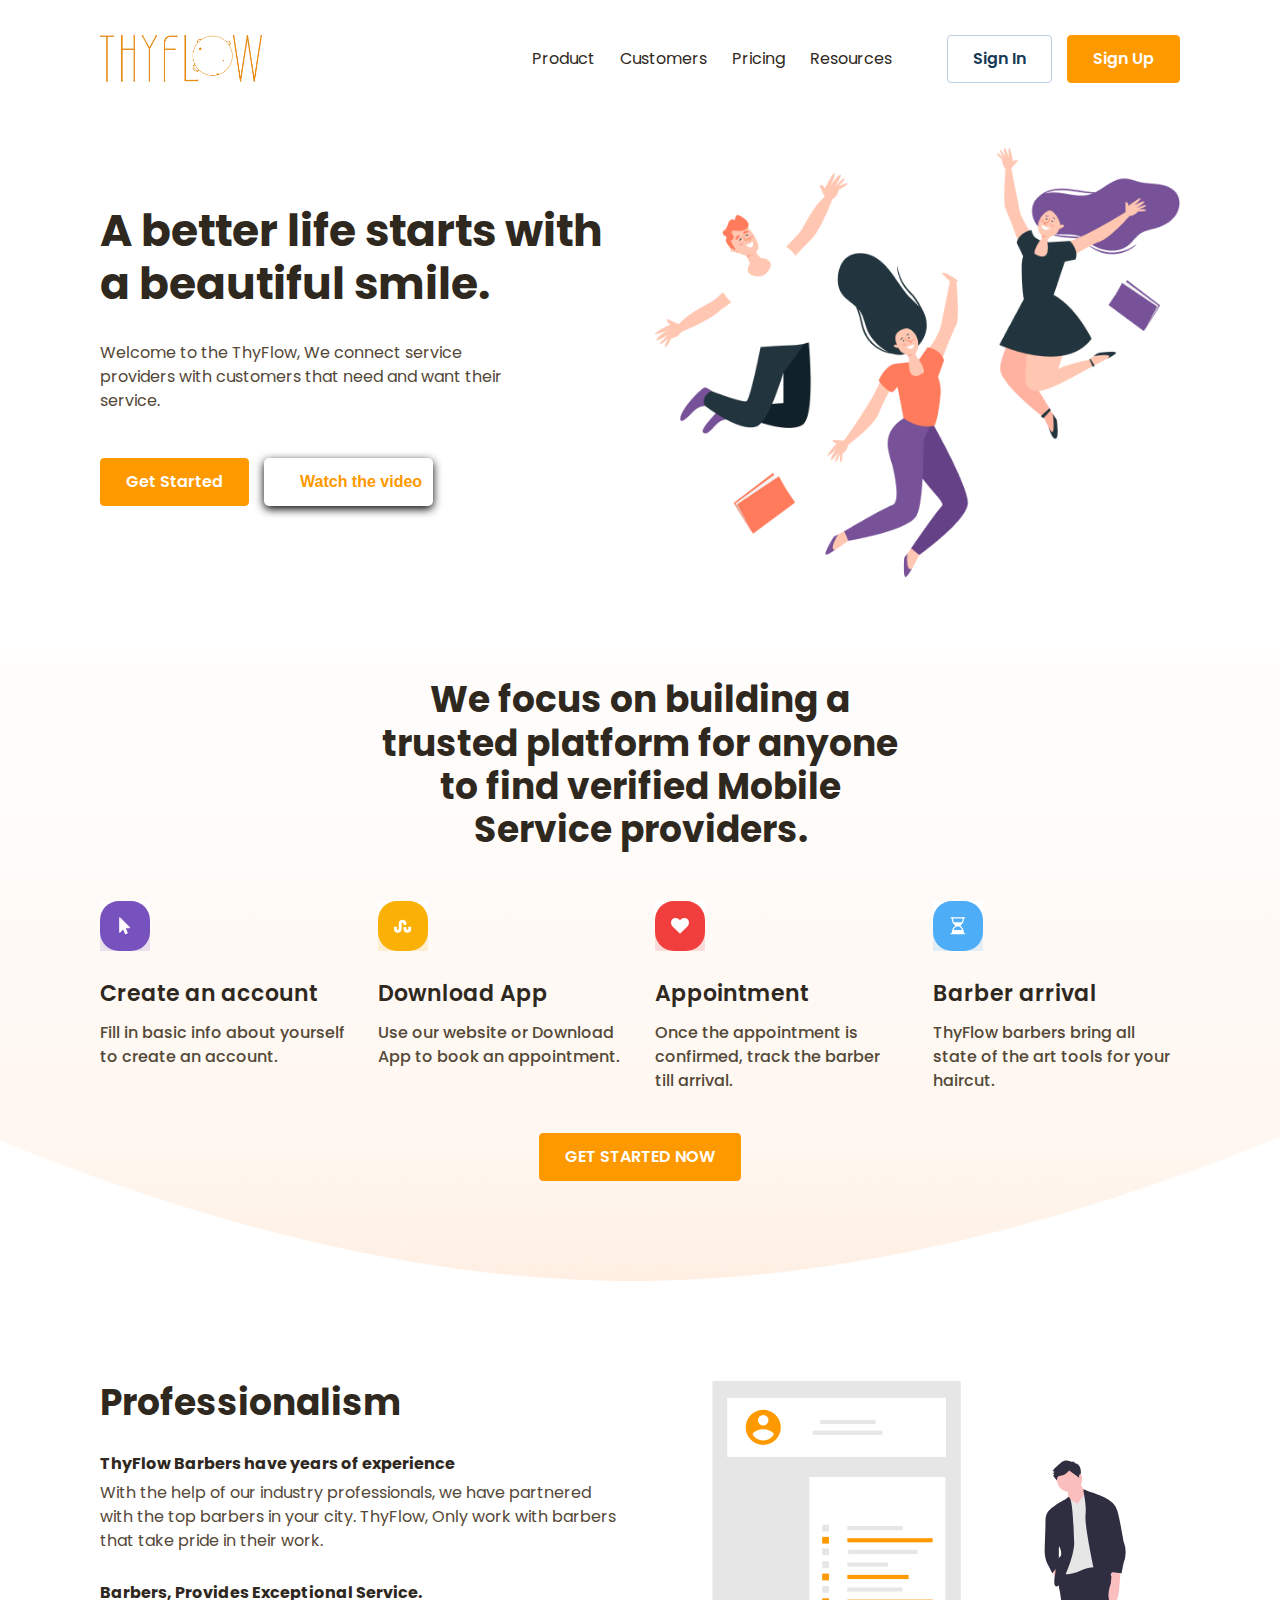
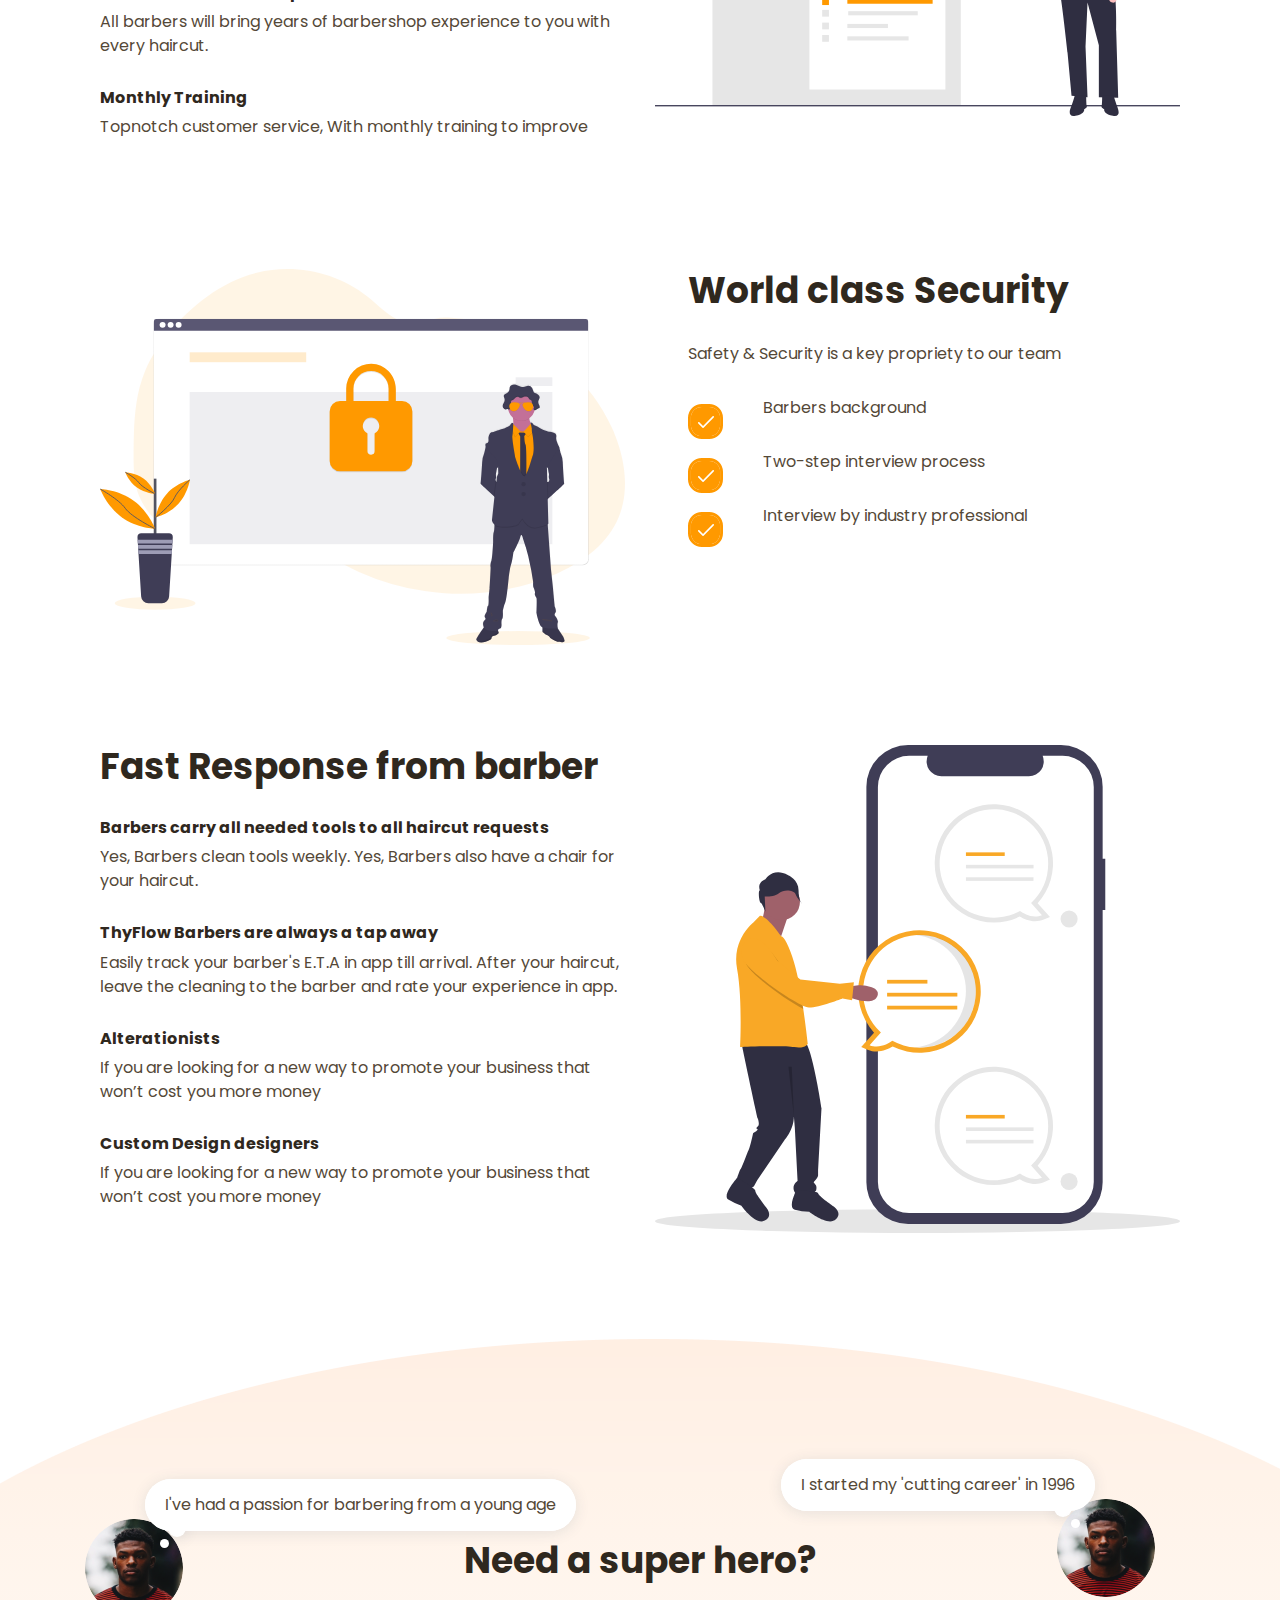
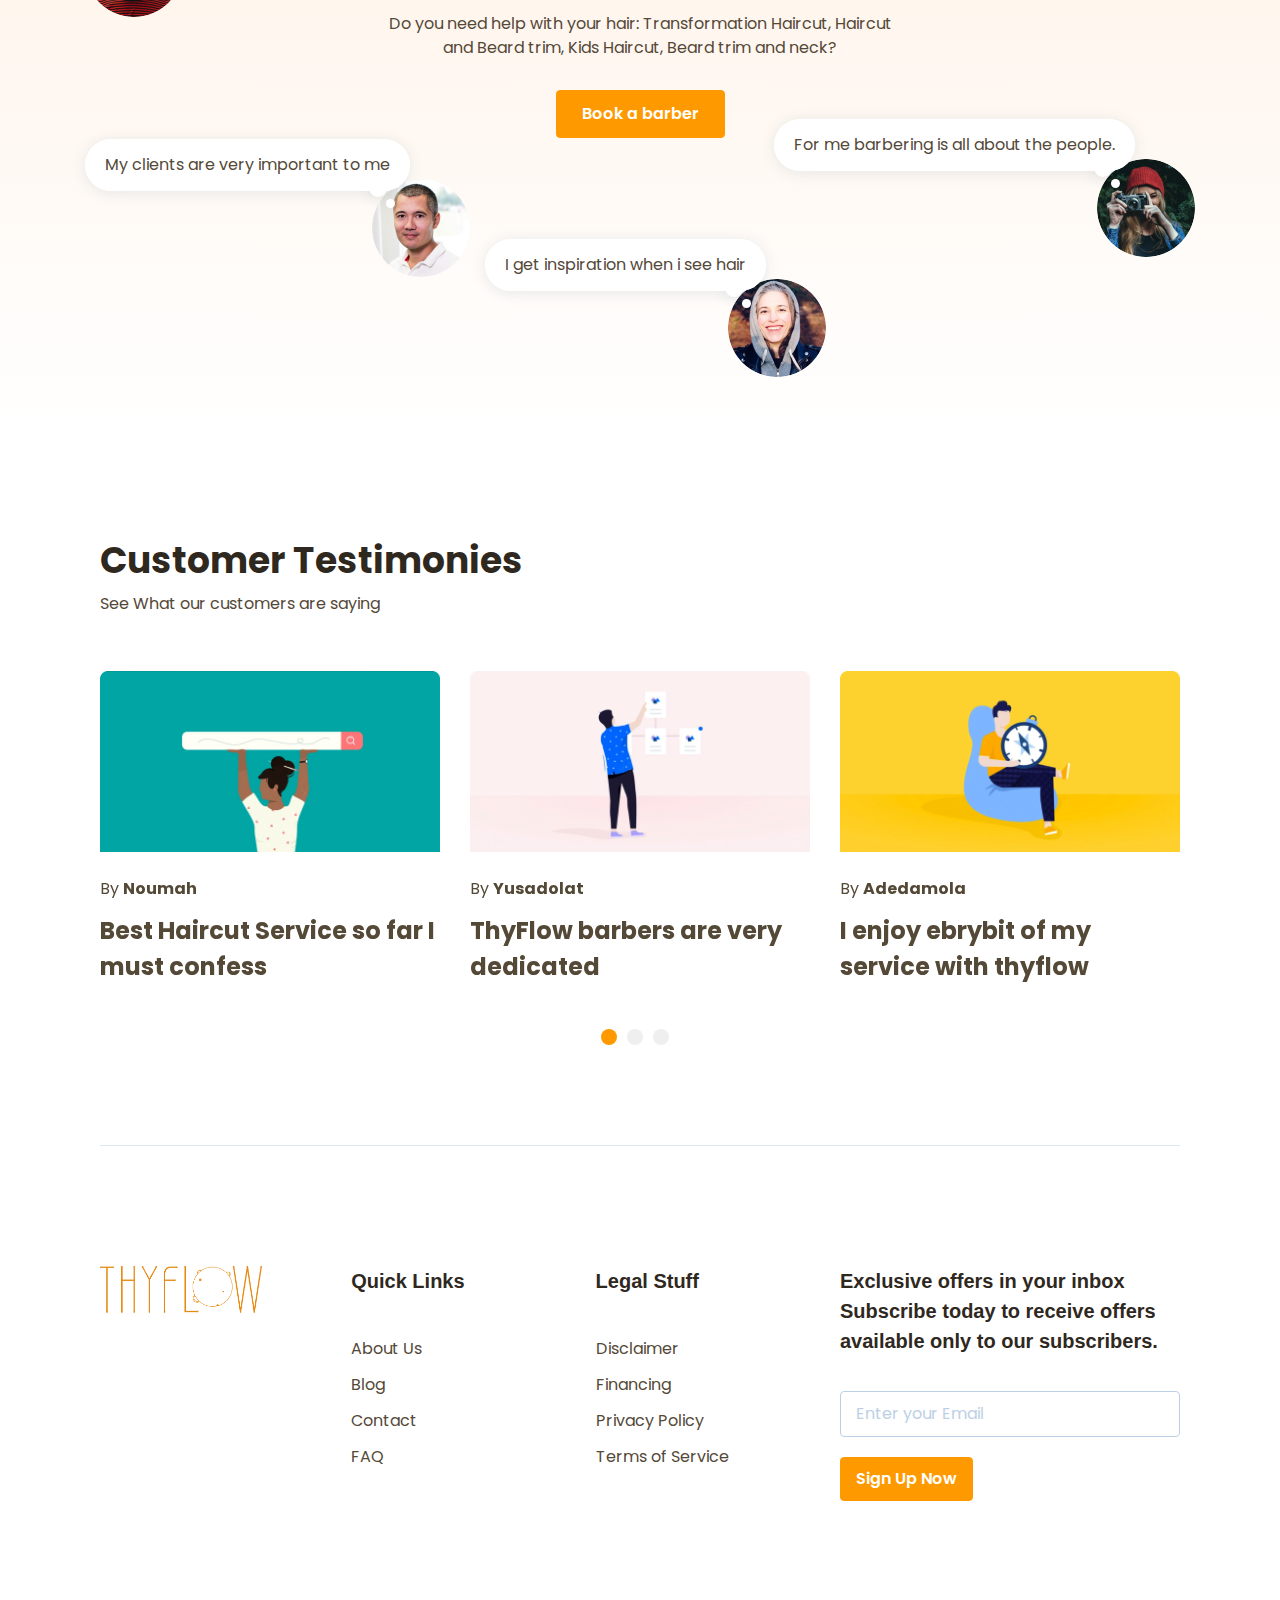
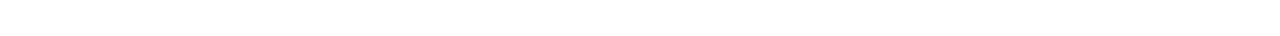
==== index.html @ 8502d5ea "🔒 Added Header dor contact page :zap:" ====
<!DOCTYPE html>
<html lang="en">
  <head>
    <meta charset="UTF-8" />
    <meta name="viewport" content="width=device-width, initial-scale=1.0" />
    <meta name="description" content="" />
    <meta name="keywords" content="" />
    <meta property="og:title" content="" />
    <meta property="og:type" content="" />
    <meta property="og:url" content="" />
    <meta property="og:image" content="" />
    <title>ThyFlow - Home</title>
    <link rel="icon" href="favicon.png" type="image/png" />
    <link
      rel="stylesheet"
      href="https://fonts.googleapis.com/css?family=Poppins:400,400i,500,600,700&amp;display=swap"
    />
    <link rel="stylesheet" href="css/style.css" />
    <link rel="stylesheet" href="css/animation.css" />
    <link rel="stylesheet" href="css/youtube.css" />
  </head>
  <body>
    <?xml version="1.0" encoding="utf-8"?><svg
      id="svgSprite"
      xmlns="http://www.w3.org/2000/svg"
      xmlns:xlink="http://www.w3.org/1999/xlink"
    >
      <defs>
        <svg
          viewBox="0 0 24 24"
          id="arrow-left"
          xmlns="http://www.w3.org/2000/svg"
        >
          <path d="M3 12L21 0v24z" /></svg
        ><svg
          viewBox="0 0 24 24"
          id="arrow-right"
          xmlns="http://www.w3.org/2000/svg"
        >
          <path d="M21 12L3 24V0z" /></svg
        ><svg
          viewBox="0 0 24 24"
          id="checkbox"
          xmlns="http://www.w3.org/2000/svg"
        >
          <path
            d="M12 0C5.373 0 0 5.373 0 12s5.373 12 12 12 12-5.373 12-12S18.627 0 12 0zm-1.25 17.292l-4.5-4.364 1.857-1.858 2.643 2.506 5.643-5.784 1.857 1.857-7.5 7.643z"
          /></svg
        ><svg
          fill="none"
          viewBox="0 0 11 17"
          id="cursor"
          xmlns="http://www.w3.org/2000/svg"
        >
          <path
            d="M10.116 9.598L.973.455a.533.533 0 00-.402-.17.575.575 0 00-.214.045A.573.573 0 000 .857v13.429c0 .232.143.437.357.527a.574.574 0 00.214.044.568.568 0 00.402-.17l2.786-2.785 1.705 4.036a.574.574 0 00.75.303l1.58-.67a.574.574 0 00.304-.75l-1.794-4.25h3.41a.573.573 0 00.527-.357.55.55 0 00-.125-.616z"
            fill="#fff"
          /></svg
        ><svg
          fill="none"
          viewBox="0 0 16 15"
          id="heart"
          xmlns="http://www.w3.org/2000/svg"
        >
          <path
            d="M8 14.143a.554.554 0 00.393-.16l5.562-5.358C14.035 8.545 16 6.75 16 4.607 16 1.991 14.402.43 11.732.43 10.17.429 8.705 1.66 8 2.357 7.295 1.661 5.83.43 4.268.43 1.598.429 0 1.99 0 4.607c0 2.143 1.964 3.938 2.036 4l5.571 5.375c.107.107.25.16.393.16z"
            fill="#fff"
          /></svg
        ><svg
          fill="none"
          viewBox="0 0 18 14"
          id="link"
          xmlns="http://www.w3.org/2000/svg"
        >
          <path
            d="M9.482 5.643l1.17.545 1.74-.518V4.455c0-2.062-1.74-3.714-3.82-3.714C6.5.741 4.75 2.384 4.75 4.43v5.535c0 .51-.41.911-.91.911s-.911-.402-.911-.91v-2.34H0V10a3.83 3.83 0 003.83 3.83c2.099 0 3.83-1.687 3.83-3.776V4.589c0-.5.411-.91.911-.91s.911.41.911.91v1.054zm4.732 1.982v2.455c0 .5-.41.902-.91.902s-.911-.402-.911-.902V7.67l-1.741.518-1.17-.545v2.393c0 2.098 1.723 3.794 3.83 3.794a3.83 3.83 0 003.83-3.83V7.625h-2.928z"
            fill="#fff"
          /></svg
        ><svg
          viewBox="0 0 24 24"
          id="question"
          xmlns="http://www.w3.org/2000/svg"
        >
          <path
            d="M12 0C5.373 0 0 5.373 0 12s5.373 12 12 12 12-5.373 12-12S18.627 0 12 0zm0 18.25a1.25 1.25 0 110-2.5 1.25 1.25 0 010 2.5zm1.961-5.928c-.904.975-.947 1.514-.935 2.178h-2.005c-.007-1.475.02-2.125 1.431-3.468.573-.544 1.025-.975.962-1.821-.058-.805-.73-1.226-1.365-1.226-.709 0-1.538.527-1.538 2.013h-2.01c0-2.4 1.409-3.95 3.59-3.95 1.036 0 1.942.339 2.55.955.57.578.865 1.372.854 2.298-.016 1.383-.857 2.291-1.534 3.021z"
          /></svg
        ><svg
          fill="none"
          viewBox="0 0 14 17"
          id="sandwatches"
          xmlns="http://www.w3.org/2000/svg"
        >
          <path
            d="M12.571 1.429h.858c.16 0 .285-.125.285-.286V.57a.282.282 0 00-.285-.285H.286A.282.282 0 000 .57v.572c0 .16.125.286.286.286h.857c0 3.303 1.58 5.696 3.33 6.857-1.75 1.16-3.33 3.553-3.33 6.857H.286a.282.282 0 00-.286.286V16c0 .16.125.286.286.286h13.143c.16 0 .285-.125.285-.286v-.571a.282.282 0 00-.285-.286h-.858c0-3.304-1.58-5.697-3.33-6.857 1.75-1.161 3.33-3.554 3.33-6.857zm-1.142 0a7.915 7.915 0 01-.76 3.428H3.046a7.915 7.915 0 01-.76-3.428h9.144zm-.51 10.857H2.796c.66-1.723 1.848-2.947 3.035-3.429h2.054c1.187.482 2.375 1.706 3.036 3.429z"
            fill="#fff"
          /></svg
        ><svg
          fill="none"
          viewBox="0 0 17 19"
          id="triangle"
          xmlns="http://www.w3.org/2000/svg"
        >
          <path
            fill-rule="evenodd"
            clip-rule="evenodd"
            d="M15.852 8.53c.739.435.739 1.505 0 1.94L2.195 18.503c-.75.44-1.695-.1-1.695-.97V1.467c0-.87.945-1.41 1.695-.97L15.852 8.53z"
            fill="#F90"
          />
        </svg>
      </defs>
    </svg>
    <header class="b-header">
      <div class="b-header__container container-xl">
        <a class="b-header__logo" href="#"
          ><img class="logo" src="images/big_logo.png" alt="ThyFlow" /></a
        ><a class="b-header__toggle toggle" href="#">
          <div class="toggle__inner"></div
        ></a>
        <div class="b-header__inner">
          <ul class="b-header__menu">
            <li class="b-header__menu-item">
              <a class="b-header__menu-link" href="#">Product</a>
            </li>
            <li class="b-header__menu-item">
              <a class="b-header__menu-link" href="#">Customers</a>
            </li>
            <li class="b-header__menu-item">
              <a class="b-header__menu-link" href="#">Pricing</a>
            </li>
            <li class="b-header__menu-item">
              <a class="b-header__menu-link" href="#">
                Resources
              </a>
            </li>
          </ul>
          <div class="b-header__buttons">
            <a class="btn btn--outline" href="https://thyflow.co">Sign In</a
            ><a class="btn btn--primary" href="https://thyflow.co">Sign Up</a>
          </div>
        </div>
      </div>
    </header>
    <main>
      <section class="b-hero">
        <div class="container-xl">
          <div class="row">
            <div class="b-hero__content col-md-6">
              <h2 class="b-hero__title">
                A better life starts with a beautiful smile.
              </h2>
              <p class="b-hero__desc">
                Welcome to the ThyFlow, We connect service providers with
                customers that need and want their service.
              </p>
              <div class="b-hero__buttons">
                <a class="btn btn--primary d-block d-md-inline-block" href="#"
                  >Get Started</a
                ><a
                  class="button btn btn--link btn--has-icon d-block d-md-inline-block"
                  href="#"
                >
                  <svg width="20" height="17">
                    <use xlink:href="#popup__toggle"></use></svg
                  >Watch the video</a
                >
              </div>

              <div class="video-wrapper">
                <div class="video">
                  <iframe
                    id="player"
                    width="100%"
                    height="100%"
                    src="https://www.youtube.com/embed/HRpI1cH5bbI"
                    frameborder="0"
                    allowfullscreen
                  ></iframe>
                </div>
              </div>
              <div class="video-wrapper">
                <div class="video">
                  <iframe
                    id="player"
                    width="100%"
                    height="100%"
                    src="https://www.youtube.com/embed/HRpI1cH5bbI"
                    frameborder="0"
                    allowfullscreen
                  ></iframe>
                </div>
              </div>
            </div>
            <img class="b-hero__image col-md-6" src="images/hero.png" />
          </div>
        </div>
      </section>

      <!----------Header ends here-->

      <section class="b-section b-section--tests">
        <div class="b-section__bg b-section__bg--top"></div>
        <img
          class="b-section__oval b-section__oval--bottom"
          src="images/bottom-bg.png"
        />
        <div class="container-xl">
          <div class="row">
            <div class="col-md-6 mx-auto">
              <h2 class="b-section__title text-center">
                We focus on building a trusted platform for anyone to find
                verified Mobile Service providers.
              </h2>
            </div>
          </div>
          <div class="row">
            <div class="b-test col-lg-3 col-md-4">
              <div class="b-test__icon b-icon b-icon--purple">
                <div class="b-icon__inner">
                  <svg width="12" height="18">
                    <use xlink:href="#cursor"></use>
                  </svg>
                </div>
              </div>
              <h5 class="b-test__title">Create an account</h5>
              <p class="b-test__descr">
                Fill in basic info about yourself to create an account.
              </p>
            </div>
            <div class="b-test col-lg-3 col-md-4">
              <div class="b-test__icon b-icon b-icon--yellow">
                <div class="b-icon__inner">
                  <svg width="18" height="18">
                    <use xlink:href="#link"></use>
                  </svg>
                </div>
              </div>
              <h5 class="b-test__title">Download App</h5>
              <p class="b-test__descr">
                Use our website or Download App to book an appointment.
              </p>
            </div>
            <div class="b-test col-lg-3 col-md-4">
              <div class="b-test__icon b-icon b-icon--red">
                <div class="b-icon__inner">
                  <svg width="18" height="18">
                    <use xlink:href="#heart"></use>
                  </svg>
                </div>
              </div>
              <h5 class="b-test__title">Appointment</h5>
              <p class="b-test__descr">
                Once the appointment is confirmed, track the barber till
                arrival.
              </p>
            </div>
            <div class="b-test col-lg-3 col-md-4">
              <div class="b-test__icon b-icon b-icon--blue">
                <div class="b-icon__inner">
                  <svg width="18" height="18">
                    <use xlink:href="#sandwatches"></use>
                  </svg>
                </div>
              </div>
              <h5 class="b-test__title">Barber arrival</h5>
              <p class="b-test__descr">
                ThyFlow barbers bring all state of the art tools for your
                haircut.
              </p>
            </div>
          </div>
          <div class="d-flex">
            <a
              class="btn btn--primary mx-auto"
              href="https://zfrmz.com/YwaCWiBx7wEJ3E7hNmZl"
            >
              GET STARTED NOW
            </a>
          </div>
        </div>
      </section>
      <section class="b-section pb-0">
        <div class="container-xl">
          <div class="row animate">
            <div class="b-section__content col-md-6">
              <h2 class="b-section__title">Professionalism</h2>
              <h6>ThyFlow Barbers have years of experience</h6>
              <p>
                With the help of our industry professionals, we have partnered
                with the top barbers in your city. ThyFlow, Only work with
                barbers that take pride in their work.
              </p>
              <h6>Barbers, Provides Exceptional Service.</h6>
              <p>
                All barbers will bring years of barbershop experience to you
                with every haircut.
              </p>
              <h6>Monthly Training</h6>
              <p>Topnotch customer service, With monthly training to improve</p>
            </div>
            <div class="col">
              <img class="b-section__image" src="images/am0.svg" alt />
            </div>
          </div>
        </div>
      </section>
      <section class="b-section pb-0">
        <div class="container-xl">
          <div class="row animate2">
            <div class="col-md-6">
              <img class="b-section__image" src="images/am7.svg" alt />
            </div>
            <div class="b-section__content col pl-md-5">
              <h2 class="b-section__title">World class Security</h2>
              <p>Safety & Security is a key propriety to our team</p>
              <ul class="b-product-list">
                <li class="b-product-list__item">Barbers background</li>
                <li class="b-product-list__item">Two-step interview process</li>
                <li class="b-product-list__item">
                  Interview by industry professional
                </li>
              </ul>
            </div>
          </div>
        </div>
      </section>
      <section class="b-section">
        <div class="container-xl">
          <div class="row animate">
            <div class="b-section__content col-md-6">
              <h2 class="b-section__title">Fast Response from barber</h2>
              <h6>Barbers carry all needed tools to all haircut requests</h6>
              <p>
                Yes, Barbers clean tools weekly. Yes, Barbers also have a chair
                for your haircut.
              </p>
              <h6>ThyFlow Barbers are always a tap away</h6>
              <p>
                Easily track your barber's E.T.A in app till arrival. After your
                haircut, leave the cleaning to the barber and rate your
                experience in app.
              </p>
              <h6>Alterationists</h6>
              <p>
                If you are looking for a new way to promote your business that
                won’t cost you more money
              </p>
              <h6>Custom Design designers</h6>
              <p>
                If you are looking for a new way to promote your business that
                won’t cost you more money
              </p>
            </div>
            <div class="col">
              <img class="b-section__image" src="images/am5.svg" alt />
            </div>
          </div>
        </div>
      </section>
      <section class="b-section b-section--team pb-0">
        <img
          class="b-section__oval b-section__oval--top"
          src="images/top-bg.png"
        />
        <div class="b-section__bg b-section__bg--bottom"></div>
        <div class="b-section__container container-xl">
          <div class="row">
            <div class="col-md-6 mx-auto text-center">
              <h2 class="b-section__title text-center">Need a super hero?</h2>
              <p class="b-section__description text-center">
                Do you need help with your hair: Transformation Haircut, Haircut
                and Beard trim, Kids Haircut, Beard trim and neck?
              </p>
              <a class="btn btn--primary" href="#">Book a barber</a>
            </div>
          </div>
          <div class="b-team b-team--left b-team--1">
            <img class="b-team__avatar" src="images/team-2.png" />
            <div class="b-team__cloud">
              <div class="b-team__cloud-inner">
                I've had a passion for barbering from a young age
              </div>
            </div>
          </div>
          <div class="b-team b-team--right b-team--2">
            <img class="b-team__avatar" src="images/team-2.png" />
            <div class="b-team__cloud">
              <div class="b-team__cloud-inner">
                I started my 'cutting career' in 1996
              </div>
            </div>
          </div>
          <div class="b-team b-team--right b-team--3">
            <img class="b-team__avatar" src="images/team-3.png" />
            <div class="b-team__cloud">
              <div class="b-team__cloud-inner">
                My clients are very important to me
              </div>
            </div>
          </div>
          <div class="b-team b-team--right b-team--4">
            <img class="b-team__avatar" src="images/team-4.png" />
            <div class="b-team__cloud">
              <div class="b-team__cloud-inner">
                I get inspiration when i see hair
              </div>
            </div>
          </div>
          <div class="b-team b-team--right b-team--5">
            <img class="b-team__avatar" src="images/team-5.png" />
            <div class="b-team__cloud">
              <div class="b-team__cloud-inner">
                For me barbering is all about the people.
              </div>
            </div>
          </div>
        </div>
      </section>
      <!---  <section class="b-section b-section--calculator pb-0">
        <div class="container-xl">
          <h2 class="b-section__title b-section__title--mb-10">Choose flexible plan</h2>
          <p class="b-section__desc">Plan that fits you needs</p>
          <div class="row" id="calculator"></div>
        </div>
      </section>-->
      <section class="b-section b-section--news">
        <div class="container-xl">
          <h2 class="b-section__title b-section__title--mb-10">
            Customer Testimonies
          </h2>
          <p class="b-section__desc">See What our customers are saying</p>
          <div class="news-slider">
            <div class="news-slider__item">
              <img class="news-slider__item-thumb" src="images/news-1.png" />
              <div class="news-slider__item-meta">By <b>Noumah</b></div>
              <div class="news-slider__item-title">
                Best Haircut Service so far I must confess
              </div>
              <a class="news-slider__link" href="#"></a>
            </div>
            <div class="news-slider__item">
              <img class="news-slider__item-thumb" src="images/news-2.png" />
              <div class="news-slider__item-meta">By <b>Yusadolat</b></div>
              <div class="news-slider__item-title">
                ThyFlow barbers are very dedicated
              </div>
              <a class="news-slider__link" href="#"></a>
            </div>
            <div class="news-slider__item">
              <img class="news-slider__item-thumb" src="images/news-3.png" />
              <div class="news-slider__item-meta">By <b>Adedamola</b></div>
              <div class="news-slider__item-title">
                I enjoy ebrybit of my service with thyflow
              </div>
              <a class="news-slider__link" href="#"></a>
            </div>
            <div class="news-slider__item">
              <img class="news-slider__item-thumb" src="images/news-1.png" />
              <div class="news-slider__item-meta">By <b>Yusadolat</b></div>
              <div class="news-slider__item-title">
                Increasing Prosperity With Positive Thinking
              </div>
              <a class="news-slider__link" href="#"></a>
            </div>
            <div class="news-slider__item">
              <img class="news-slider__item-thumb" src="images/news-2.png" />
              <div class="news-slider__item-meta">By <b>Mubarakah</b></div>
              <div class="news-slider__item-title">
                Motivation Is The First Step To Success
              </div>
              <a class="news-slider__link" href="#"></a>
            </div>
            <div class="news-slider__item">
              <img class="news-slider__item-thumb" src="images/news-3.png" />
              <div class="news-slider__item-meta">By <b>Abdullah</b> |</div>
              <div class="news-slider__item-title">
                Success Steps For Your Personal Or Business Life
              </div>
              <a class="news-slider__link" href="#"></a>
            </div>
            <div class="news-slider__item">
              <img class="news-slider__item-thumb" src="images/news-1.png" />
              <div class="news-slider__item-meta">By <b>Abdullah</b></div>
              <div class="news-slider__item-title">
                Increasing Prosperity With Positive Thinking
              </div>
              <a class="news-slider__link" href="#"></a>
            </div>
            <div class="news-slider__item">
              <img class="news-slider__item-thumb" src="images/news-2.png" />
              <div class="news-slider__item-meta">By <b>Abdullah</b></div>
              <div class="news-slider__item-title">
                Motivation Is The First Step To Success
              </div>
              <a class="news-slider__link" href="#"></a>
            </div>
            <div class="news-slider__item">
              <img class="news-slider__item-thumb" src="images/news-3.png" />
              <div class="news-slider__item-meta">By <b>Abdullah</b></div>
              <div class="news-slider__item-title">
                Success Steps For Your Personal Or Business Life
              </div>
              <a class="news-slider__link" href="#"></a>
            </div>
          </div>
        </div>
      </section>
    </main>
    <div class="container-xl">
      <footer class="b-footer">
        <div class="b-footer__top row">
          <div class="b-footer__col col-auto">
            <a class="b-footer__logo" href="#"
              ><img class="logo" src="images/big_logo.png" alt
            /></a>
          </div>
          <div class="b-footer__col col-lg-2 col-md-3">
            <div class="b-footer__title">Quick Links</div>
            <ul class="b-footer__nav">
              <li class="b-footer__nav-item">
                <a class="b-footer__nav-link" href="#">About Us</a>
              </li>
              <li class="b-footer__nav-item">
                <a class="b-footer__nav-link" href="#">Blog</a>
              </li>
              <li class="b-footer__nav-item">
                <a class="b-footer__nav-link" href="#">Contact</a>
              </li>
              <li class="b-footer__nav-item">
                <a class="b-footer__nav-link" href="#">FAQ</a>
              </li>
            </ul>
          </div>
          <div class="b-footer__col col-lg-2 col-md-3">
            <div class="b-footer__title">Legal Stuff</div>
            <ul class="b-footer__nav">
              <li class="b-footer__nav-item">
                <a class="b-footer__nav-link" href="#">Disclaimer</a>
              </li>
              <li class="b-footer__nav-item">
                <a class="b-footer__nav-link" href="#">Financing</a>
              </li>
              <li class="b-footer__nav-item">
                <a class="b-footer__nav-link" href="#">Privacy Policy</a>
              </li>
              <li class="b-footer__nav-item">
                <a class="b-footer__nav-link" href="#">
                  Terms of Service
                </a>
              </li>
            </ul>
          </div>
          <div class="col-md-12 d-lg-none d-md-block d-none"></div>
          <div class="b-footer__col col-lg-4 mb-0">
            <div class="b-footer__title">
              Exclusive offers in your inbox Subscribe today to receive offers
              available only to our subscribers.
            </div>
            <form
              class="b-footer__phone-form"
              action="https://forms.zohopublic.com/thyflow/form/Footer/formperma/vfircyepW7vUc77wi5uNBM-xC_rimVtIef1rmZzfeiM/htmlRecords/submit"
              name="form"
              id="form"
              method="POST"
              accept-charset="UTF-8"
              enctype="multipart/form-data"
            >
              <input
                class="b-footer__phone-input"
                type="tel"
                placeholder="Enter your Email"
                name="Email"
                value=""
              />
              <button
                class="b-footer__phone-submit btn btn--primary"
                type="submit"
                name="SIGNUP_SUBMIT_BUTTON"
                id="zcWebOptin"
              >
                Sign Up Now
              </button>
            </form>
          </div>
        </div>
      </footer>
    </div>
    <script src="https://ajax.googleapis.com/ajax/libs/jquery/3.2.1/jquery.min.js"></script>
    <script src="js/app.js"></script>
    <script src="js/script.js"></script>
    <script src="js/calculator.js"></script>
  </body>
</html>
---- css/style.css ----
/* Slider */
.slick-slider {
  position: relative;
  display: block;
  box-sizing: border-box;
  -webkit-touch-callout: none;
  -webkit-user-select: none;
  -moz-user-select: none;
  -ms-user-select: none;
  user-select: none;
  touch-action: pan-y;
  -webkit-tap-highlight-color: transparent;
}

.slick-list {
  position: relative;
  overflow: hidden;
  display: block;
  margin: 0;
  padding: 0;
}

.slick-list:focus {
  outline: none;
}

.slick-list.dragging {
  cursor: pointer;
  cursor: hand;
}

.slick-slider .slick-track,
.slick-slider .slick-list {
  transform: translate3d(0, 0, 0);
}

.slick-track {
  position: relative;
  left: 0;
  top: 0;
  display: block;
  margin-left: auto;
  margin-right: auto;
}

.slick-track:before, .slick-track:after {
  content: "";
  display: table;
}

.slick-track:after {
  clear: both;
}

.slick-loading .slick-track {
  visibility: hidden;
}

.slick-slide {
  float: left;
  height: 100%;
  min-height: 1px;
  display: none;
}

[dir="rtl"] .slick-slide {
  float: right;
}

.slick-slide img {
  display: block;
}

.slick-slide.slick-loading img {
  display: none;
}

.slick-slide.dragging img {
  pointer-events: none;
}

.slick-initialized .slick-slide {
  display: block;
}

.slick-loading .slick-slide {
  visibility: hidden;
}

.slick-vertical .slick-slide {
  display: block;
  height: auto;
  border: 1px solid transparent;
}

.slick-arrow.slick-hidden {
  display: none;
}

:root {
  --blue: #007bff;
  --indigo: #6610f2;
  --purple: #6f42c1;
  --pink: #e83e8c;
  --red: #dc3545;
  --orange: #fd7e14;
  --yellow: #ffc107;
  --green: #28a745;
  --teal: #20c997;
  --cyan: #17a2b8;
  --white: #fff;
  --gray: #6c757d;
  --gray-dark: #343a40;
  --primary: #007bff;
  --secondary: #6c757d;
  --success: #28a745;
  --info: #17a2b8;
  --warning: #ffc107;
  --danger: #dc3545;
  --light: #f8f9fa;
  --dark: #343a40;
  --breakpoint-xs: 0;
  --breakpoint-sm: 576px;
  --breakpoint-md: 768px;
  --breakpoint-lg: 992px;
  --breakpoint-xl: 1200px;
  --font-family-sans-serif: -apple-system, BlinkMacSystemFont, "Segoe UI", Roboto, "Helvetica Neue", Arial, "Noto Sans", sans-serif, "Apple Color Emoji", "Segoe UI Emoji", "Segoe UI Symbol", "Noto Color Emoji";
  --font-family-monospace: SFMono-Regular, Menlo, Monaco, Consolas, "Liberation Mono", "Courier New", monospace;
}

*,
*::before,
*::after {
  box-sizing: border-box;
}

html {
  font-family: sans-serif;
  line-height: 1.15;
  -webkit-text-size-adjust: 100%;
  -webkit-tap-highlight-color: rgba(0, 0, 0, 0);
}

article, aside, figcaption, figure, footer, header, hgroup, main, nav, section {
  display: block;
}

body {
  margin: 0;
  font-family: "Poppins", sans-serif, -apple-system, BlinkMacSystemFont, "Segoe UI", Roboto, "Helvetica Neue", Arial, "Noto Sans", sans-serif, "Apple Color Emoji", "Segoe UI Emoji", "Segoe UI Symbol", "Noto Color Emoji";
  font-size: 1rem;
  font-weight: 400;
  line-height: 1.5;
  color: #544837;
  text-align: left;
  background-color: #fff;
}

[tabindex="-1"]:focus:not(:focus-visible) {
  outline: 0 !important;
}

hr {
  box-sizing: content-box;
  height: 0;
  overflow: visible;
}

h1, h2, h3, h4, h5, h6 {
  margin-top: 0;
  margin-bottom: 0.5rem;
}

p {
  margin-top: 0;
  margin-bottom: 30px;
}

abbr[title],
abbr[data-original-title] {
  text-decoration: underline;
  -webkit-text-decoration: underline dotted;
  text-decoration: underline dotted;
  cursor: help;
  border-bottom: 0;
  -webkit-text-decoration-skip-ink: none;
  text-decoration-skip-ink: none;
}

address {
  margin-bottom: 1rem;
  font-style: normal;
  line-height: inherit;
}

ol,
ul,
dl {
  margin-top: 0;
  margin-bottom: 1rem;
}

ol ol,
ul ul,
ol ul,
ul ol {
  margin-bottom: 0;
}

dt {
  font-weight: 700;
}

dd {
  margin-bottom: .5rem;
  margin-left: 0;
}

blockquote {
  margin: 0 0 1rem;
}

b,
strong {
  font-weight: bolder;
}

small {
  font-size: 80%;
}

sub,
sup {
  position: relative;
  font-size: 75%;
  line-height: 0;
  vertical-align: baseline;
}

sub {
  bottom: -.25em;
}

sup {
  top: -.5em;
}

a {
  color: #ff9900;
  text-decoration: none;
  background-color: transparent;
}

a:hover {
  color: #b36b00;
  text-decoration: none;
}

a:not([href]) {
  color: inherit;
  text-decoration: none;
}

a:not([href]):hover {
  color: inherit;
  text-decoration: none;
}

pre,
code,
kbd,
samp {
  font-family: SFMono-Regular, Menlo, Monaco, Consolas, "Liberation Mono", "Courier New", monospace;
  font-size: 1em;
}

pre {
  margin-top: 0;
  margin-bottom: 1rem;
  overflow: auto;
}

figure {
  margin: 0 0 1rem;
}

img {
  vertical-align: middle;
  border-style: none;
}

svg {
  overflow: hidden;
  vertical-align: middle;
}

table {
  border-collapse: collapse;
}

caption {
  padding-top: 0.75rem;
  padding-bottom: 0.75rem;
  color: #6c757d;
  text-align: left;
  caption-side: bottom;
}

th {
  text-align: inherit;
}

label {
  display: inline-block;
  margin-bottom: 0.5rem;
}

.logo {
  height: 3rem;
}

button {
  border-radius: 0;
}

button:focus {
  outline: 1px dotted;
  outline: 5px auto -webkit-focus-ring-color;
}

input,
button,
select,
optgroup,
textarea {
  margin: 0;
  font-family: inherit;
  font-size: inherit;
  line-height: inherit;
}

button,
input {
  overflow: visible;
}

button,
select {
  text-transform: none;
}

select {
  word-wrap: normal;
}

button,
[type="button"],
[type="reset"],
[type="submit"] {
  -webkit-appearance: button;
}

button:not(:disabled),
[type="button"]:not(:disabled),
[type="reset"]:not(:disabled),
[type="submit"]:not(:disabled) {
  cursor: pointer;
}

button::-moz-focus-inner,
[type="button"]::-moz-focus-inner,
[type="reset"]::-moz-focus-inner,
[type="submit"]::-moz-focus-inner {
  padding: 0;
  border-style: none;
}

input[type="radio"],
input[type="checkbox"] {
  box-sizing: border-box;
  padding: 0;
}

input[type="date"],
input[type="time"],
input[type="datetime-local"],
input[type="month"] {
  -webkit-appearance: listbox;
}

textarea {
  overflow: auto;
  resize: vertical;
}

fieldset {
  min-width: 0;
  padding: 0;
  margin: 0;
  border: 0;
}

legend {
  display: block;
  width: 100%;
  max-width: 100%;
  padding: 0;
  margin-bottom: .5rem;
  font-size: 1.5rem;
  line-height: inherit;
  color: inherit;
  white-space: normal;
}

@media (max-width: 1200px) {
  legend {
    font-size: calc(1.275rem + 0.3vw) ;
  }
}

progress {
  vertical-align: baseline;
}

[type="number"]::-webkit-inner-spin-button,
[type="number"]::-webkit-outer-spin-button {
  height: auto;
}

[type="search"] {
  outline-offset: -2px;
  -webkit-appearance: none;
}

[type="search"]::-webkit-search-decoration {
  -webkit-appearance: none;
}

::-webkit-file-upload-button {
  font: inherit;
  -webkit-appearance: button;
}

output {
  display: inline-block;
}

summary {
  display: list-item;
  cursor: pointer;
}

template {
  display: none;
}

[hidden] {
  display: none !important;
}

.container {
  width: 100%;
  padding-right: 15px;
  padding-left: 15px;
  margin-right: auto;
  margin-left: auto;
}

@media (min-width: 576px) {
  .container {
    max-width: 540px;
  }
}

@media (min-width: 768px) {
  .container {
    max-width: 720px;
  }
}

@media (min-width: 992px) {
  .container {
    max-width: 960px;
  }
}

@media (min-width: 1200px) {
  .container {
    max-width: 1110px;
  }
}

.container-fluid, .container-sm, .container-md, .container-lg, .container-xl {
  width: 100%;
  padding-right: 15px;
  padding-left: 15px;
  margin-right: auto;
  margin-left: auto;
}

@media (min-width: 576px) {
  .container, .container-sm {
    max-width: 540px;
  }
}

@media (min-width: 768px) {
  .container, .container-sm, .container-md {
    max-width: 720px;
  }
}

@media (min-width: 992px) {
  .container, .container-sm, .container-md, .container-lg {
    max-width: 960px;
  }
}

@media (min-width: 1200px) {
  .container, .container-sm, .container-md, .container-lg, .container-xl {
    max-width: 1110px;
  }
}

.row {
  display: flex;
  flex-wrap: wrap;
  margin-right: -15px;
  margin-left: -15px;
}

.no-gutters {
  margin-right: 0;
  margin-left: 0;
}

.no-gutters > .col,
.no-gutters > [class*="col-"] {
  padding-right: 0;
  padding-left: 0;
}

.col-1, .col-2, .col-3, .col-4, .col-5, .col-6, .col-7, .col-8, .col-9, .col-10, .col-11, .col-12, .col,
.col-auto, .col-sm-1, .col-sm-2, .col-sm-3, .col-sm-4, .col-sm-5, .col-sm-6, .col-sm-7, .col-sm-8, .col-sm-9, .col-sm-10, .col-sm-11, .col-sm-12, .col-sm,
.col-sm-auto, .col-md-1, .col-md-2, .col-md-3, .col-md-4, .col-md-5, .col-md-6, .col-md-7, .col-md-8, .col-md-9, .col-md-10, .col-md-11, .col-md-12, .col-md,
.col-md-auto, .col-lg-1, .col-lg-2, .col-lg-3, .col-lg-4, .col-lg-5, .col-lg-6, .col-lg-7, .col-lg-8, .col-lg-9, .col-lg-10, .col-lg-11, .col-lg-12, .col-lg,
.col-lg-auto, .col-xl-1, .col-xl-2, .col-xl-3, .col-xl-4, .col-xl-5, .col-xl-6, .col-xl-7, .col-xl-8, .col-xl-9, .col-xl-10, .col-xl-11, .col-xl-12, .col-xl,
.col-xl-auto {
  position: relative;
  width: 100%;
  padding-right: 15px;
  padding-left: 15px;
}

.col {
  flex-basis: 0;
  flex-grow: 1;
  max-width: 100%;
}

.row-cols-1 > * {
  flex: 0 0 100%;
  max-width: 100%;
}

.row-cols-2 > * {
  flex: 0 0 50%;
  max-width: 50%;
}

.row-cols-3 > * {
  flex: 0 0 33.33333%;
  max-width: 33.33333%;
}

.row-cols-4 > * {
  flex: 0 0 25%;
  max-width: 25%;
}

.row-cols-5 > * {
  flex: 0 0 20%;
  max-width: 20%;
}

.row-cols-6 > * {
  flex: 0 0 16.66667%;
  max-width: 16.66667%;
}

.col-auto {
  flex: 0 0 auto;
  width: auto;
  max-width: 100%;
}

.col-1 {
  flex: 0 0 8.33333%;
  max-width: 8.33333%;
}

.col-2 {
  flex: 0 0 16.66667%;
  max-width: 16.66667%;
}

.col-3 {
  flex: 0 0 25%;
  max-width: 25%;
}

.col-4 {
  flex: 0 0 33.33333%;
  max-width: 33.33333%;
}

.col-5 {
  flex: 0 0 41.66667%;
  max-width: 41.66667%;
}

.col-6 {
  flex: 0 0 50%;
  max-width: 50%;
}

.col-7 {
  flex: 0 0 58.33333%;
  max-width: 58.33333%;
}

.col-8 {
  flex: 0 0 66.66667%;
  max-width: 66.66667%;
}

.col-9 {
  flex: 0 0 75%;
  max-width: 75%;
}

.col-10 {
  flex: 0 0 83.33333%;
  max-width: 83.33333%;
}

.col-11 {
  flex: 0 0 91.66667%;
  max-width: 91.66667%;
}

.col-12 {
  flex: 0 0 100%;
  max-width: 100%;
}

.order-first {
  order: -1;
}

.order-last {
  order: 13;
}

.order-0 {
  order: 0;
}

.order-1 {
  order: 1;
}

.order-2 {
  order: 2;
}

.order-3 {
  order: 3;
}

.order-4 {
  order: 4;
}

.order-5 {
  order: 5;
}

.order-6 {
  order: 6;
}

.order-7 {
  order: 7;
}

.order-8 {
  order: 8;
}

.order-9 {
  order: 9;
}

.order-10 {
  order: 10;
}

.order-11 {
  order: 11;
}

.order-12 {
  order: 12;
}

.offset-1 {
  margin-left: 8.33333%;
}

.offset-2 {
  margin-left: 16.66667%;
}

.offset-3 {
  margin-left: 25%;
}

.offset-4 {
  margin-left: 33.33333%;
}

.offset-5 {
  margin-left: 41.66667%;
}

.offset-6 {
  margin-left: 50%;
}

.offset-7 {
  margin-left: 58.33333%;
}

.offset-8 {
  margin-left: 66.66667%;
}

.offset-9 {
  margin-left: 75%;
}

.offset-10 {
  margin-left: 83.33333%;
}

.offset-11 {
  margin-left: 91.66667%;
}

@media (min-width: 576px) {
  .col-sm {
    flex-basis: 0;
    flex-grow: 1;
    max-width: 100%;
  }
  .row-cols-sm-1 > * {
    flex: 0 0 100%;
    max-width: 100%;
  }
  .row-cols-sm-2 > * {
    flex: 0 0 50%;
    max-width: 50%;
  }
  .row-cols-sm-3 > * {
    flex: 0 0 33.33333%;
    max-width: 33.33333%;
  }
  .row-cols-sm-4 > * {
    flex: 0 0 25%;
    max-width: 25%;
  }
  .row-cols-sm-5 > * {
    flex: 0 0 20%;
    max-width: 20%;
  }
  .row-cols-sm-6 > * {
    flex: 0 0 16.66667%;
    max-width: 16.66667%;
  }
  .col-sm-auto {
    flex: 0 0 auto;
    width: auto;
    max-width: 100%;
  }
  .col-sm-1 {
    flex: 0 0 8.33333%;
    max-width: 8.33333%;
  }
  .col-sm-2 {
    flex: 0 0 16.66667%;
    max-width: 16.66667%;
  }
  .col-sm-3 {
    flex: 0 0 25%;
    max-width: 25%;
  }
  .col-sm-4 {
    flex: 0 0 33.33333%;
    max-width: 33.33333%;
  }
  .col-sm-5 {
    flex: 0 0 41.66667%;
    max-width: 41.66667%;
  }
  .col-sm-6 {
    flex: 0 0 50%;
    max-width: 50%;
  }
  .col-sm-7 {
    flex: 0 0 58.33333%;
    max-width: 58.33333%;
  }
  .col-sm-8 {
    flex: 0 0 66.66667%;
    max-width: 66.66667%;
  }
  .col-sm-9 {
    flex: 0 0 75%;
    max-width: 75%;
  }
  .col-sm-10 {
    flex: 0 0 83.33333%;
    max-width: 83.33333%;
  }
  .col-sm-11 {
    flex: 0 0 91.66667%;
    max-width: 91.66667%;
  }
  .col-sm-12 {
    flex: 0 0 100%;
    max-width: 100%;
  }
  .order-sm-first {
    order: -1;
  }
  .order-sm-last {
    order: 13;
  }
  .order-sm-0 {
    order: 0;
  }
  .order-sm-1 {
    order: 1;
  }
  .order-sm-2 {
    order: 2;
  }
  .order-sm-3 {
    order: 3;
  }
  .order-sm-4 {
    order: 4;
  }
  .order-sm-5 {
    order: 5;
  }
  .order-sm-6 {
    order: 6;
  }
  .order-sm-7 {
    order: 7;
  }
  .order-sm-8 {
    order: 8;
  }
  .order-sm-9 {
    order: 9;
  }
  .order-sm-10 {
    order: 10;
  }
  .order-sm-11 {
    order: 11;
  }
  .order-sm-12 {
    order: 12;
  }
  .offset-sm-0 {
    margin-left: 0;
  }
  .offset-sm-1 {
    margin-left: 8.33333%;
  }
  .offset-sm-2 {
    margin-left: 16.66667%;
  }
  .offset-sm-3 {
    margin-left: 25%;
  }
  .offset-sm-4 {
    margin-left: 33.33333%;
  }
  .offset-sm-5 {
    margin-left: 41.66667%;
  }
  .offset-sm-6 {
    margin-left: 50%;
  }
  .offset-sm-7 {
    margin-left: 58.33333%;
  }
  .offset-sm-8 {
    margin-left: 66.66667%;
  }
  .offset-sm-9 {
    margin-left: 75%;
  }
  .offset-sm-10 {
    margin-left: 83.33333%;
  }
  .offset-sm-11 {
    margin-left: 91.66667%;
  }
}

@media (min-width: 768px) {
  .col-md {
    flex-basis: 0;
    flex-grow: 1;
    max-width: 100%;
  }
  .row-cols-md-1 > * {
    flex: 0 0 100%;
    max-width: 100%;
  }
  .row-cols-md-2 > * {
    flex: 0 0 50%;
    max-width: 50%;
  }
  .row-cols-md-3 > * {
    flex: 0 0 33.33333%;
    max-width: 33.33333%;
  }
  .row-cols-md-4 > * {
    flex: 0 0 25%;
    max-width: 25%;
  }
  .row-cols-md-5 > * {
    flex: 0 0 20%;
    max-width: 20%;
  }
  .row-cols-md-6 > * {
    flex: 0 0 16.66667%;
    max-width: 16.66667%;
  }
  .col-md-auto {
    flex: 0 0 auto;
    width: auto;
    max-width: 100%;
  }
  .col-md-1 {
    flex: 0 0 8.33333%;
    max-width: 8.33333%;
  }
  .col-md-2 {
    flex: 0 0 16.66667%;
    max-width: 16.66667%;
  }
  .col-md-3 {
    flex: 0 0 25%;
    max-width: 25%;
  }
  .col-md-4 {
    flex: 0 0 33.33333%;
    max-width: 33.33333%;
  }
  .col-md-5 {
    flex: 0 0 41.66667%;
    max-width: 41.66667%;
  }
  .col-md-6 {
    flex: 0 0 50%;
    max-width: 50%;
  }
  .col-md-7 {
    flex: 0 0 58.33333%;
    max-width: 58.33333%;
  }
  .col-md-8 {
    flex: 0 0 66.66667%;
    max-width: 66.66667%;
  }
  .col-md-9 {
    flex: 0 0 75%;
    max-width: 75%;
  }
  .col-md-10 {
    flex: 0 0 83.33333%;
    max-width: 83.33333%;
  }
  .col-md-11 {
    flex: 0 0 91.66667%;
    max-width: 91.66667%;
  }
  .col-md-12 {
    flex: 0 0 100%;
    max-width: 100%;
  }
  .order-md-first {
    order: -1;
  }
  .order-md-last {
    order: 13;
  }
  .order-md-0 {
    order: 0;
  }
  .order-md-1 {
    order: 1;
  }
  .order-md-2 {
    order: 2;
  }
  .order-md-3 {
    order: 3;
  }
  .order-md-4 {
    order: 4;
  }
  .order-md-5 {
    order: 5;
  }
  .order-md-6 {
    order: 6;
  }
  .order-md-7 {
    order: 7;
  }
  .order-md-8 {
    order: 8;
  }
  .order-md-9 {
    order: 9;
  }
  .order-md-10 {
    order: 10;
  }
  .order-md-11 {
    order: 11;
  }
  .order-md-12 {
    order: 12;
  }
  .offset-md-0 {
    margin-left: 0;
  }
  .offset-md-1 {
    margin-left: 8.33333%;
  }
  .offset-md-2 {
    margin-left: 16.66667%;
  }
  .offset-md-3 {
    margin-left: 25%;
  }
  .offset-md-4 {
    margin-left: 33.33333%;
  }
  .offset-md-5 {
    margin-left: 41.66667%;
  }
  .offset-md-6 {
    margin-left: 50%;
  }
  .offset-md-7 {
    margin-left: 58.33333%;
  }
  .offset-md-8 {
    margin-left: 66.66667%;
  }
  .offset-md-9 {
    margin-left: 75%;
  }
  .offset-md-10 {
    margin-left: 83.33333%;
  }
  .offset-md-11 {
    margin-left: 91.66667%;
  }
}

@media (min-width: 992px) {
  .col-lg {
    flex-basis: 0;
    flex-grow: 1;
    max-width: 100%;
  }
  .row-cols-lg-1 > * {
    flex: 0 0 100%;
    max-width: 100%;
  }
  .row-cols-lg-2 > * {
    flex: 0 0 50%;
    max-width: 50%;
  }
  .row-cols-lg-3 > * {
    flex: 0 0 33.33333%;
    max-width: 33.33333%;
  }
  .row-cols-lg-4 > * {
    flex: 0 0 25%;
    max-width: 25%;
  }
  .row-cols-lg-5 > * {
    flex: 0 0 20%;
    max-width: 20%;
  }
  .row-cols-lg-6 > * {
    flex: 0 0 16.66667%;
    max-width: 16.66667%;
  }
  .col-lg-auto {
    flex: 0 0 auto;
    width: auto;
    max-width: 100%;
  }
  .col-lg-1 {
    flex: 0 0 8.33333%;
    max-width: 8.33333%;
  }
  .col-lg-2 {
    flex: 0 0 16.66667%;
    max-width: 16.66667%;
  }
  .col-lg-3 {
    flex: 0 0 25%;
    max-width: 25%;
  }
  .col-lg-4 {
    flex: 0 0 33.33333%;
    max-width: 33.33333%;
  }
  .col-lg-5 {
    flex: 0 0 41.66667%;
    max-width: 41.66667%;
  }
  .col-lg-6 {
    flex: 0 0 50%;
    max-width: 50%;
  }
  .col-lg-7 {
    flex: 0 0 58.33333%;
    max-width: 58.33333%;
  }
  .col-lg-8 {
    flex: 0 0 66.66667%;
    max-width: 66.66667%;
  }
  .col-lg-9 {
    flex: 0 0 75%;
    max-width: 75%;
  }
  .col-lg-10 {
    flex: 0 0 83.33333%;
    max-width: 83.33333%;
  }
  .col-lg-11 {
    flex: 0 0 91.66667%;
    max-width: 91.66667%;
  }
  .col-lg-12 {
    flex: 0 0 100%;
    max-width: 100%;
  }
  .order-lg-first {
    order: -1;
  }
  .order-lg-last {
    order: 13;
  }
  .order-lg-0 {
    order: 0;
  }
  .order-lg-1 {
    order: 1;
  }
  .order-lg-2 {
    order: 2;
  }
  .order-lg-3 {
    order: 3;
  }
  .order-lg-4 {
    order: 4;
  }
  .order-lg-5 {
    order: 5;
  }
  .order-lg-6 {
    order: 6;
  }
  .order-lg-7 {
    order: 7;
  }
  .order-lg-8 {
    order: 8;
  }
  .order-lg-9 {
    order: 9;
  }
  .order-lg-10 {
    order: 10;
  }
  .order-lg-11 {
    order: 11;
  }
  .order-lg-12 {
    order: 12;
  }
  .offset-lg-0 {
    margin-left: 0;
  }
  .offset-lg-1 {
    margin-left: 8.33333%;
  }
  .offset-lg-2 {
    margin-left: 16.66667%;
  }
  .offset-lg-3 {
    margin-left: 25%;
  }
  .offset-lg-4 {
    margin-left: 33.33333%;
  }
  .offset-lg-5 {
    margin-left: 41.66667%;
  }
  .offset-lg-6 {
    margin-left: 50%;
  }
  .offset-lg-7 {
    margin-left: 58.33333%;
  }
  .offset-lg-8 {
    margin-left: 66.66667%;
  }
  .offset-lg-9 {
    margin-left: 75%;
  }
  .offset-lg-10 {
    margin-left: 83.33333%;
  }
  .offset-lg-11 {
    margin-left: 91.66667%;
  }
}

@media (min-width: 1200px) {
  .col-xl {
    flex-basis: 0;
    flex-grow: 1;
    max-width: 100%;
  }
  .row-cols-xl-1 > * {
    flex: 0 0 100%;
    max-width: 100%;
  }
  .row-cols-xl-2 > * {
    flex: 0 0 50%;
    max-width: 50%;
  }
  .row-cols-xl-3 > * {
    flex: 0 0 33.33333%;
    max-width: 33.33333%;
  }
  .row-cols-xl-4 > * {
    flex: 0 0 25%;
    max-width: 25%;
  }
  .row-cols-xl-5 > * {
    flex: 0 0 20%;
    max-width: 20%;
  }
  .row-cols-xl-6 > * {
    flex: 0 0 16.66667%;
    max-width: 16.66667%;
  }
  .col-xl-auto {
    flex: 0 0 auto;
    width: auto;
    max-width: 100%;
  }
  .col-xl-1 {
    flex: 0 0 8.33333%;
    max-width: 8.33333%;
  }
  .col-xl-2 {
    flex: 0 0 16.66667%;
    max-width: 16.66667%;
  }
  .col-xl-3 {
    flex: 0 0 25%;
    max-width: 25%;
  }
  .col-xl-4 {
    flex: 0 0 33.33333%;
    max-width: 33.33333%;
  }
  .col-xl-5 {
    flex: 0 0 41.66667%;
    max-width: 41.66667%;
  }
  .col-xl-6 {
    flex: 0 0 50%;
    max-width: 50%;
  }
  .col-xl-7 {
    flex: 0 0 58.33333%;
    max-width: 58.33333%;
  }
  .col-xl-8 {
    flex: 0 0 66.66667%;
    max-width: 66.66667%;
  }
  .col-xl-9 {
    flex: 0 0 75%;
    max-width: 75%;
  }
  .col-xl-10 {
    flex: 0 0 83.33333%;
    max-width: 83.33333%;
  }
  .col-xl-11 {
    flex: 0 0 91.66667%;
    max-width: 91.66667%;
  }
  .col-xl-12 {
    flex: 0 0 100%;
    max-width: 100%;
  }
  .order-xl-first {
    order: -1;
  }
  .order-xl-last {
    order: 13;
  }
  .order-xl-0 {
    order: 0;
  }
  .order-xl-1 {
    order: 1;
  }
  .order-xl-2 {
    order: 2;
  }
  .order-xl-3 {
    order: 3;
  }
  .order-xl-4 {
    order: 4;
  }
  .order-xl-5 {
    order: 5;
  }
  .order-xl-6 {
    order: 6;
  }
  .order-xl-7 {
    order: 7;
  }
  .order-xl-8 {
    order: 8;
  }
  .order-xl-9 {
    order: 9;
  }
  .order-xl-10 {
    order: 10;
  }
  .order-xl-11 {
    order: 11;
  }
  .order-xl-12 {
    order: 12;
  }
  .offset-xl-0 {
    margin-left: 0;
  }
  .offset-xl-1 {
    margin-left: 8.33333%;
  }
  .offset-xl-2 {
    margin-left: 16.66667%;
  }
  .offset-xl-3 {
    margin-left: 25%;
  }
  .offset-xl-4 {
    margin-left: 33.33333%;
  }
  .offset-xl-5 {
    margin-left: 41.66667%;
  }
  .offset-xl-6 {
    margin-left: 50%;
  }
  .offset-xl-7 {
    margin-left: 58.33333%;
  }
  .offset-xl-8 {
    margin-left: 66.66667%;
  }
  .offset-xl-9 {
    margin-left: 75%;
  }
  .offset-xl-10 {
    margin-left: 83.33333%;
  }
  .offset-xl-11 {
    margin-left: 91.66667%;
  }
}

h1, h2, h3, h4, h5, h6,
.h1, .h2, .h3, .h4, .h5, .h6 {
  margin-bottom: 0.5rem;
  font-family: "Poppins", sans-serif;
  font-weight: 700;
  line-height: 1.2;
  color: #2f281e;
}

h1, .h1 {
  font-size: 2.5rem;
}

@media (max-width: 1200px) {
  h1, .h1 {
    font-size: calc(1.375rem + 1.5vw) ;
  }
}

h2, .h2 {
  font-size: 2.25rem;
}

@media (max-width: 1200px) {
  h2, .h2 {
    font-size: calc(1.35rem + 1.2vw) ;
  }
}

h3, .h3 {
  font-size: 1.75rem;
}

@media (max-width: 1200px) {
  h3, .h3 {
    font-size: calc(1.3rem + 0.6vw) ;
  }
}

h4, .h4 {
  font-size: 1.5rem;
}

@media (max-width: 1200px) {
  h4, .h4 {
    font-size: calc(1.275rem + 0.3vw) ;
  }
}

h5, .h5 {
  font-size: 1.375rem;
}

@media (max-width: 1200px) {
  h5, .h5 {
    font-size: calc(1.2625rem + 0.15vw) ;
  }
}

h6, .h6 {
  font-size: 1rem;
}

.lead {
  font-size: 1.25rem;
  font-weight: 300;
}

.display-1 {
  font-size: 6rem;
  font-weight: 300;
  line-height: 1.2;
}

@media (max-width: 1200px) {
  .display-1 {
    font-size: calc(1.725rem + 5.7vw) ;
  }
}

.display-2 {
  font-size: 5.5rem;
  font-weight: 300;
  line-height: 1.2;
}

@media (max-width: 1200px) {
  .display-2 {
    font-size: calc(1.675rem + 5.1vw) ;
  }
}

.display-3 {
  font-size: 4.5rem;
  font-weight: 300;
  line-height: 1.2;
}

@media (max-width: 1200px) {
  .display-3 {
    font-size: calc(1.575rem + 3.9vw) ;
  }
}

.display-4 {
  font-size: 3.5rem;
  font-weight: 300;
  line-height: 1.2;
}

@media (max-width: 1200px) {
  .display-4 {
    font-size: calc(1.475rem + 2.7vw) ;
  }
}

hr {
  margin-top: 1rem;
  margin-bottom: 1rem;
  border: 0;
  border-top: 1px solid rgba(0, 0, 0, 0.1);
}

small,
.small {
  font-size: 80%;
  font-weight: 400;
}

mark,
.mark {
  padding: 0.2em;
  background-color: #fcf8e3;
}

.list-unstyled {
  padding-left: 0;
  list-style: none;
}

.list-inline {
  padding-left: 0;
  list-style: none;
}

.list-inline-item {
  display: inline-block;
}

.list-inline-item:not(:last-child) {
  margin-right: 0.5rem;
}

.initialism {
  font-size: 90%;
  text-transform: uppercase;
}

.blockquote {
  margin-bottom: 1rem;
  font-size: 1.25rem;
}

.blockquote-footer {
  display: block;
  font-size: 80%;
  color: #6c757d;
}

.blockquote-footer::before {
  content: "\2014\00A0";
}

.dropup,
.dropright,
.dropdown,
.dropleft {
  position: relative;
}

.dropdown-toggle {
  white-space: nowrap;
}

.dropdown-toggle::after {
  display: inline-block;
  margin-left: 0.255em;
  vertical-align: 0.255em;
  content: "";
  border-top: 0.3em solid;
  border-right: 0.3em solid transparent;
  border-bottom: 0;
  border-left: 0.3em solid transparent;
}

.dropdown-toggle:empty::after {
  margin-left: 0;
}

.dropdown-menu {
  position: absolute;
  top: 100%;
  left: 0;
  z-index: 1000;
  display: none;
  float: left;
  min-width: 10rem;
  padding: 0.5rem 0;
  margin: 0.125rem 0 0;
  font-size: 1rem;
  color: #212529;
  text-align: left;
  list-style: none;
  background-color: #fff;
  background-clip: padding-box;
  border: 1px solid rgba(0, 0, 0, 0.15);
  border-radius: 0.25rem;
}

.dropdown-menu-left {
  right: auto;
  left: 0;
}

.dropdown-menu-right {
  right: 0;
  left: auto;
}

@media (min-width: 576px) {
  .dropdown-menu-sm-left {
    right: auto;
    left: 0;
  }
  .dropdown-menu-sm-right {
    right: 0;
    left: auto;
  }
}

@media (min-width: 768px) {
  .dropdown-menu-md-left {
    right: auto;
    left: 0;
  }
  .dropdown-menu-md-right {
    right: 0;
    left: auto;
  }
}

@media (min-width: 992px) {
  .dropdown-menu-lg-left {
    right: auto;
    left: 0;
  }
  .dropdown-menu-lg-right {
    right: 0;
    left: auto;
  }
}

@media (min-width: 1200px) {
  .dropdown-menu-xl-left {
    right: auto;
    left: 0;
  }
  .dropdown-menu-xl-right {
    right: 0;
    left: auto;
  }
}

.dropup .dropdown-menu {
  top: auto;
  bottom: 100%;
  margin-top: 0;
  margin-bottom: 0.125rem;
}

.dropup .dropdown-toggle::after {
  display: inline-block;
  margin-left: 0.255em;
  vertical-align: 0.255em;
  content: "";
  border-top: 0;
  border-right: 0.3em solid transparent;
  border-bottom: 0.3em solid;
  border-left: 0.3em solid transparent;
}

.dropup .dropdown-toggle:empty::after {
  margin-left: 0;
}

.dropright .dropdown-menu {
  top: 0;
  right: auto;
  left: 100%;
  margin-top: 0;
  margin-left: 0.125rem;
}

.dropright .dropdown-toggle::after {
  display: inline-block;
  margin-left: 0.255em;
  vertical-align: 0.255em;
  content: "";
  border-top: 0.3em solid transparent;
  border-right: 0;
  border-bottom: 0.3em solid transparent;
  border-left: 0.3em solid;
}

.dropright .dropdown-toggle:empty::after {
  margin-left: 0;
}

.dropright .dropdown-toggle::after {
  vertical-align: 0;
}

.dropleft .dropdown-menu {
  top: 0;
  right: 100%;
  left: auto;
  margin-top: 0;
  margin-right: 0.125rem;
}

.dropleft .dropdown-toggle::after {
  display: inline-block;
  margin-left: 0.255em;
  vertical-align: 0.255em;
  content: "";
}

.dropleft .dropdown-toggle::after {
  display: none;
}

.dropleft .dropdown-toggle::before {
  display: inline-block;
  margin-right: 0.255em;
  vertical-align: 0.255em;
  content: "";
  border-top: 0.3em solid transparent;
  border-right: 0.3em solid;
  border-bottom: 0.3em solid transparent;
}

.dropleft .dropdown-toggle:empty::after {
  margin-left: 0;
}

.dropleft .dropdown-toggle::before {
  vertical-align: 0;
}

.dropdown-menu[x-placement^="top"], .dropdown-menu[x-placement^="right"], .dropdown-menu[x-placement^="bottom"], .dropdown-menu[x-placement^="left"] {
  right: auto;
  bottom: auto;
}

.dropdown-divider {
  height: 0;
  margin: 0.5rem 0;
  overflow: hidden;
  border-top: 1px solid #e9ecef;
}

.dropdown-item {
  display: block;
  width: 100%;
  padding: 0.25rem 1.5rem;
  clear: both;
  font-weight: 400;
  color: #212529;
  text-align: inherit;
  white-space: nowrap;
  background-color: transparent;
  border: 0;
}

.dropdown-item:hover, .dropdown-item:focus {
  color: #16181b;
  text-decoration: none;
  background-color: #f8f9fa;
}

.dropdown-item.active, .dropdown-item:active {
  color: #fff;
  text-decoration: none;
  background-color: #007bff;
}

.dropdown-item.disabled, .dropdown-item:disabled {
  color: #6c757d;
  pointer-events: none;
  background-color: transparent;
}

.dropdown-menu.show {
  display: block;
}

.dropdown-header {
  display: block;
  padding: 0.5rem 1.5rem;
  margin-bottom: 0;
  font-size: 0.875rem;
  color: #6c757d;
  white-space: nowrap;
}

.dropdown-item-text {
  display: block;
  padding: 0.25rem 1.5rem;
  color: #212529;
}

.flex-row {
  flex-direction: row !important;
}

.flex-column {
  flex-direction: column !important;
}

.flex-row-reverse {
  flex-direction: row-reverse !important;
}

.flex-column-reverse {
  flex-direction: column-reverse !important;
}

.flex-wrap {
  flex-wrap: wrap !important;
}

.flex-nowrap {
  flex-wrap: nowrap !important;
}

.flex-wrap-reverse {
  flex-wrap: wrap-reverse !important;
}

.flex-fill {
  flex: 1 1 auto !important;
}

.flex-grow-0 {
  flex-grow: 0 !important;
}

.flex-grow-1 {
  flex-grow: 1 !important;
}

.flex-shrink-0 {
  flex-shrink: 0 !important;
}

.flex-shrink-1 {
  flex-shrink: 1 !important;
}

.justify-content-start {
  justify-content: flex-start !important;
}

.justify-content-end {
  justify-content: flex-end !important;
}

.justify-content-center {
  justify-content: center !important;
}

.justify-content-between {
  justify-content: space-between !important;
}

.justify-content-around {
  justify-content: space-around !important;
}

.align-items-start {
  align-items: flex-start !important;
}

.align-items-end {
  align-items: flex-end !important;
}

.align-items-center {
  align-items: center !important;
}

.align-items-baseline {
  align-items: baseline !important;
}

.align-items-stretch {
  align-items: stretch !important;
}

.align-content-start {
  align-content: flex-start !important;
}

.align-content-end {
  align-content: flex-end !important;
}

.align-content-center {
  align-content: center !important;
}

.align-content-between {
  align-content: space-between !important;
}

.align-content-around {
  align-content: space-around !important;
}

.align-content-stretch {
  align-content: stretch !important;
}

.align-self-auto {
  align-self: auto !important;
}

.align-self-start {
  align-self: flex-start !important;
}

.align-self-end {
  align-self: flex-end !important;
}

.align-self-center {
  align-self: center !important;
}

.align-self-baseline {
  align-self: baseline !important;
}

.align-self-stretch {
  align-self: stretch !important;
}

@media (min-width: 576px) {
  .flex-sm-row {
    flex-direction: row !important;
  }
  .flex-sm-column {
    flex-direction: column !important;
  }
  .flex-sm-row-reverse {
    flex-direction: row-reverse !important;
  }
  .flex-sm-column-reverse {
    flex-direction: column-reverse !important;
  }
  .flex-sm-wrap {
    flex-wrap: wrap !important;
  }
  .flex-sm-nowrap {
    flex-wrap: nowrap !important;
  }
  .flex-sm-wrap-reverse {
    flex-wrap: wrap-reverse !important;
  }
  .flex-sm-fill {
    flex: 1 1 auto !important;
  }
  .flex-sm-grow-0 {
    flex-grow: 0 !important;
  }
  .flex-sm-grow-1 {
    flex-grow: 1 !important;
  }
  .flex-sm-shrink-0 {
    flex-shrink: 0 !important;
  }
  .flex-sm-shrink-1 {
    flex-shrink: 1 !important;
  }
  .justify-content-sm-start {
    justify-content: flex-start !important;
  }
  .justify-content-sm-end {
    justify-content: flex-end !important;
  }
  .justify-content-sm-center {
    justify-content: center !important;
  }
  .justify-content-sm-between {
    justify-content: space-between !important;
  }
  .justify-content-sm-around {
    justify-content: space-around !important;
  }
  .align-items-sm-start {
    align-items: flex-start !important;
  }
  .align-items-sm-end {
    align-items: flex-end !important;
  }
  .align-items-sm-center {
    align-items: center !important;
  }
  .align-items-sm-baseline {
    align-items: baseline !important;
  }
  .align-items-sm-stretch {
    align-items: stretch !important;
  }
  .align-content-sm-start {
    align-content: flex-start !important;
  }
  .align-content-sm-end {
    align-content: flex-end !important;
  }
  .align-content-sm-center {
    align-content: center !important;
  }
  .align-content-sm-between {
    align-content: space-between !important;
  }
  .align-content-sm-around {
    align-content: space-around !important;
  }
  .align-content-sm-stretch {
    align-content: stretch !important;
  }
  .align-self-sm-auto {
    align-self: auto !important;
  }
  .align-self-sm-start {
    align-self: flex-start !important;
  }
  .align-self-sm-end {
    align-self: flex-end !important;
  }
  .align-self-sm-center {
    align-self: center !important;
  }
  .align-self-sm-baseline {
    align-self: baseline !important;
  }
  .align-self-sm-stretch {
    align-self: stretch !important;
  }
}

@media (min-width: 768px) {
  .flex-md-row {
    flex-direction: row !important;
  }
  .flex-md-column {
    flex-direction: column !important;
  }
  .flex-md-row-reverse {
    flex-direction: row-reverse !important;
  }
  .flex-md-column-reverse {
    flex-direction: column-reverse !important;
  }
  .flex-md-wrap {
    flex-wrap: wrap !important;
  }
  .flex-md-nowrap {
    flex-wrap: nowrap !important;
  }
  .flex-md-wrap-reverse {
    flex-wrap: wrap-reverse !important;
  }
  .flex-md-fill {
    flex: 1 1 auto !important;
  }
  .flex-md-grow-0 {
    flex-grow: 0 !important;
  }
  .flex-md-grow-1 {
    flex-grow: 1 !important;
  }
  .flex-md-shrink-0 {
    flex-shrink: 0 !important;
  }
  .flex-md-shrink-1 {
    flex-shrink: 1 !important;
  }
  .justify-content-md-start {
    justify-content: flex-start !important;
  }
  .justify-content-md-end {
    justify-content: flex-end !important;
  }
  .justify-content-md-center {
    justify-content: center !important;
  }
  .justify-content-md-between {
    justify-content: space-between !important;
  }
  .justify-content-md-around {
    justify-content: space-around !important;
  }
  .align-items-md-start {
    align-items: flex-start !important;
  }
  .align-items-md-end {
    align-items: flex-end !important;
  }
  .align-items-md-center {
    align-items: center !important;
  }
  .align-items-md-baseline {
    align-items: baseline !important;
  }
  .align-items-md-stretch {
    align-items: stretch !important;
  }
  .align-content-md-start {
    align-content: flex-start !important;
  }
  .align-content-md-end {
    align-content: flex-end !important;
  }
  .align-content-md-center {
    align-content: center !important;
  }
  .align-content-md-between {
    align-content: space-between !important;
  }
  .align-content-md-around {
    align-content: space-around !important;
  }
  .align-content-md-stretch {
    align-content: stretch !important;
  }
  .align-self-md-auto {
    align-self: auto !important;
  }
  .align-self-md-start {
    align-self: flex-start !important;
  }
  .align-self-md-end {
    align-self: flex-end !important;
  }
  .align-self-md-center {
    align-self: center !important;
  }
  .align-self-md-baseline {
    align-self: baseline !important;
  }
  .align-self-md-stretch {
    align-self: stretch !important;
  }
}

@media (min-width: 992px) {
  .flex-lg-row {
    flex-direction: row !important;
  }
  .flex-lg-column {
    flex-direction: column !important;
  }
  .flex-lg-row-reverse {
    flex-direction: row-reverse !important;
  }
  .flex-lg-column-reverse {
    flex-direction: column-reverse !important;
  }
  .flex-lg-wrap {
    flex-wrap: wrap !important;
  }
  .flex-lg-nowrap {
    flex-wrap: nowrap !important;
  }
  .flex-lg-wrap-reverse {
    flex-wrap: wrap-reverse !important;
  }
  .flex-lg-fill {
    flex: 1 1 auto !important;
  }
  .flex-lg-grow-0 {
    flex-grow: 0 !important;
  }
  .flex-lg-grow-1 {
    flex-grow: 1 !important;
  }
  .flex-lg-shrink-0 {
    flex-shrink: 0 !important;
  }
  .flex-lg-shrink-1 {
    flex-shrink: 1 !important;
  }
  .justify-content-lg-start {
    justify-content: flex-start !important;
  }
  .justify-content-lg-end {
    justify-content: flex-end !important;
  }
  .justify-content-lg-center {
    justify-content: center !important;
  }
  .justify-content-lg-between {
    justify-content: space-between !important;
  }
  .justify-content-lg-around {
    justify-content: space-around !important;
  }
  .align-items-lg-start {
    align-items: flex-start !important;
  }
  .align-items-lg-end {
    align-items: flex-end !important;
  }
  .align-items-lg-center {
    align-items: center !important;
  }
  .align-items-lg-baseline {
    align-items: baseline !important;
  }
  .align-items-lg-stretch {
    align-items: stretch !important;
  }
  .align-content-lg-start {
    align-content: flex-start !important;
  }
  .align-content-lg-end {
    align-content: flex-end !important;
  }
  .align-content-lg-center {
    align-content: center !important;
  }
  .align-content-lg-between {
    align-content: space-between !important;
  }
  .align-content-lg-around {
    align-content: space-around !important;
  }
  .align-content-lg-stretch {
    align-content: stretch !important;
  }
  .align-self-lg-auto {
    align-self: auto !important;
  }
  .align-self-lg-start {
    align-self: flex-start !important;
  }
  .align-self-lg-end {
    align-self: flex-end !important;
  }
  .align-self-lg-center {
    align-self: center !important;
  }
  .align-self-lg-baseline {
    align-self: baseline !important;
  }
  .align-self-lg-stretch {
    align-self: stretch !important;
  }
}

@media (min-width: 1200px) {
  .flex-xl-row {
    flex-direction: row !important;
  }
  .flex-xl-column {
    flex-direction: column !important;
  }
  .flex-xl-row-reverse {
    flex-direction: row-reverse !important;
  }
  .flex-xl-column-reverse {
    flex-direction: column-reverse !important;
  }
  .flex-xl-wrap {
    flex-wrap: wrap !important;
  }
  .flex-xl-nowrap {
    flex-wrap: nowrap !important;
  }
  .flex-xl-wrap-reverse {
    flex-wrap: wrap-reverse !important;
  }
  .flex-xl-fill {
    flex: 1 1 auto !important;
  }
  .flex-xl-grow-0 {
    flex-grow: 0 !important;
  }
  .flex-xl-grow-1 {
    flex-grow: 1 !important;
  }
  .flex-xl-shrink-0 {
    flex-shrink: 0 !important;
  }
  .flex-xl-shrink-1 {
    flex-shrink: 1 !important;
  }
  .justify-content-xl-start {
    justify-content: flex-start !important;
  }
  .justify-content-xl-end {
    justify-content: flex-end !important;
  }
  .justify-content-xl-center {
    justify-content: center !important;
  }
  .justify-content-xl-between {
    justify-content: space-between !important;
  }
  .justify-content-xl-around {
    justify-content: space-around !important;
  }
  .align-items-xl-start {
    align-items: flex-start !important;
  }
  .align-items-xl-end {
    align-items: flex-end !important;
  }
  .align-items-xl-center {
    align-items: center !important;
  }
  .align-items-xl-baseline {
    align-items: baseline !important;
  }
  .align-items-xl-stretch {
    align-items: stretch !important;
  }
  .align-content-xl-start {
    align-content: flex-start !important;
  }
  .align-content-xl-end {
    align-content: flex-end !important;
  }
  .align-content-xl-center {
    align-content: center !important;
  }
  .align-content-xl-between {
    align-content: space-between !important;
  }
  .align-content-xl-around {
    align-content: space-around !important;
  }
  .align-content-xl-stretch {
    align-content: stretch !important;
  }
  .align-self-xl-auto {
    align-self: auto !important;
  }
  .align-self-xl-start {
    align-self: flex-start !important;
  }
  .align-self-xl-end {
    align-self: flex-end !important;
  }
  .align-self-xl-center {
    align-self: center !important;
  }
  .align-self-xl-baseline {
    align-self: baseline !important;
  }
  .align-self-xl-stretch {
    align-self: stretch !important;
  }
}

.d-none {
  display: none !important;
}

.d-inline {
  display: inline !important;
}

.d-inline-block {
  display: inline-block !important;
}

.d-block {
  display: block !important;
}

.d-table {
  display: table !important;
}

.d-table-row {
  display: table-row !important;
}

.d-table-cell {
  display: table-cell !important;
}

.d-flex {
  display: flex !important;
}

.d-inline-flex {
  display: inline-flex !important;
}

@media (min-width: 576px) {
  .d-sm-none {
    display: none !important;
  }
  .d-sm-inline {
    display: inline !important;
  }
  .d-sm-inline-block {
    display: inline-block !important;
  }
  .d-sm-block {
    display: block !important;
  }
  .d-sm-table {
    display: table !important;
  }
  .d-sm-table-row {
    display: table-row !important;
  }
  .d-sm-table-cell {
    display: table-cell !important;
  }
  .d-sm-flex {
    display: flex !important;
  }
  .d-sm-inline-flex {
    display: inline-flex !important;
  }
}

@media (min-width: 768px) {
  .d-md-none {
    display: none !important;
  }
  .d-md-inline {
    display: inline !important;
  }
  .d-md-inline-block {
    display: inline-block !important;
  }
  .d-md-block {
    display: block !important;
  }
  .d-md-table {
    display: table !important;
  }
  .d-md-table-row {
    display: table-row !important;
  }
  .d-md-table-cell {
    display: table-cell !important;
  }
  .d-md-flex {
    display: flex !important;
  }
  .d-md-inline-flex {
    display: inline-flex !important;
  }
}

@media (min-width: 992px) {
  .d-lg-none {
    display: none !important;
  }
  .d-lg-inline {
    display: inline !important;
  }
  .d-lg-inline-block {
    display: inline-block !important;
  }
  .d-lg-block {
    display: block !important;
  }
  .d-lg-table {
    display: table !important;
  }
  .d-lg-table-row {
    display: table-row !important;
  }
  .d-lg-table-cell {
    display: table-cell !important;
  }
  .d-lg-flex {
    display: flex !important;
  }
  .d-lg-inline-flex {
    display: inline-flex !important;
  }
}

@media (min-width: 1200px) {
  .d-xl-none {
    display: none !important;
  }
  .d-xl-inline {
    display: inline !important;
  }
  .d-xl-inline-block {
    display: inline-block !important;
  }
  .d-xl-block {
    display: block !important;
  }
  .d-xl-table {
    display: table !important;
  }
  .d-xl-table-row {
    display: table-row !important;
  }
  .d-xl-table-cell {
    display: table-cell !important;
  }
  .d-xl-flex {
    display: flex !important;
  }
  .d-xl-inline-flex {
    display: inline-flex !important;
  }
}

@media print {
  .d-print-none {
    display: none !important;
  }
  .d-print-inline {
    display: inline !important;
  }
  .d-print-inline-block {
    display: inline-block !important;
  }
  .d-print-block {
    display: block !important;
  }
  .d-print-table {
    display: table !important;
  }
  .d-print-table-row {
    display: table-row !important;
  }
  .d-print-table-cell {
    display: table-cell !important;
  }
  .d-print-flex {
    display: flex !important;
  }
  .d-print-inline-flex {
    display: inline-flex !important;
  }
}

.m-0 {
  margin: 0 !important;
}

.mt-0,
.my-0 {
  margin-top: 0 !important;
}

.mr-0,
.mx-0 {
  margin-right: 0 !important;
}

.mb-0,
.my-0 {
  margin-bottom: 0 !important;
}

.ml-0,
.mx-0 {
  margin-left: 0 !important;
}

.m-1 {
  margin: 0.25rem !important;
}

.mt-1,
.my-1 {
  margin-top: 0.25rem !important;
}

.mr-1,
.mx-1 {
  margin-right: 0.25rem !important;
}

.mb-1,
.my-1 {
  margin-bottom: 0.25rem !important;
}

.ml-1,
.mx-1 {
  margin-left: 0.25rem !important;
}

.m-2 {
  margin: 0.5rem !important;
}

.mt-2,
.my-2 {
  margin-top: 0.5rem !important;
}

.mr-2,
.mx-2 {
  margin-right: 0.5rem !important;
}

.mb-2,
.my-2 {
  margin-bottom: 0.5rem !important;
}

.ml-2,
.mx-2 {
  margin-left: 0.5rem !important;
}

.m-3 {
  margin: 1rem !important;
}

.mt-3,
.my-3 {
  margin-top: 1rem !important;
}

.mr-3,
.mx-3 {
  margin-right: 1rem !important;
}

.mb-3,
.my-3 {
  margin-bottom: 1rem !important;
}

.ml-3,
.mx-3 {
  margin-left: 1rem !important;
}

.m-4 {
  margin: 1.5rem !important;
}

.mt-4,
.my-4 {
  margin-top: 1.5rem !important;
}

.mr-4,
.mx-4 {
  margin-right: 1.5rem !important;
}

.mb-4,
.my-4 {
  margin-bottom: 1.5rem !important;
}

.ml-4,
.mx-4 {
  margin-left: 1.5rem !important;
}

.m-5 {
  margin: 3rem !important;
}

.mt-5,
.my-5 {
  margin-top: 3rem !important;
}

.mr-5,
.mx-5 {
  margin-right: 3rem !important;
}

.mb-5,
.my-5 {
  margin-bottom: 3rem !important;
}

.ml-5,
.mx-5 {
  margin-left: 3rem !important;
}

.p-0 {
  padding: 0 !important;
}

.pt-0,
.py-0 {
  padding-top: 0 !important;
}

.pr-0,
.px-0 {
  padding-right: 0 !important;
}

.pb-0,
.py-0 {
  padding-bottom: 0 !important;
}

.pl-0,
.px-0 {
  padding-left: 0 !important;
}

.p-1 {
  padding: 0.25rem !important;
}

.pt-1,
.py-1 {
  padding-top: 0.25rem !important;
}

.pr-1,
.px-1 {
  padding-right: 0.25rem !important;
}

.pb-1,
.py-1 {
  padding-bottom: 0.25rem !important;
}

.pl-1,
.px-1 {
  padding-left: 0.25rem !important;
}

.p-2 {
  padding: 0.5rem !important;
}

.pt-2,
.py-2 {
  padding-top: 0.5rem !important;
}

.pr-2,
.px-2 {
  padding-right: 0.5rem !important;
}

.pb-2,
.py-2 {
  padding-bottom: 0.5rem !important;
}

.pl-2,
.px-2 {
  padding-left: 0.5rem !important;
}

.p-3 {
  padding: 1rem !important;
}

.pt-3,
.py-3 {
  padding-top: 1rem !important;
}

.pr-3,
.px-3 {
  padding-right: 1rem !important;
}

.pb-3,
.py-3 {
  padding-bottom: 1rem !important;
}

.pl-3,
.px-3 {
  padding-left: 1rem !important;
}

.p-4 {
  padding: 1.5rem !important;
}

.pt-4,
.py-4 {
  padding-top: 1.5rem !important;
}

.pr-4,
.px-4 {
  padding-right: 1.5rem !important;
}

.pb-4,
.py-4 {
  padding-bottom: 1.5rem !important;
}

.pl-4,
.px-4 {
  padding-left: 1.5rem !important;
}

.p-5 {
  padding: 3rem !important;
}

.pt-5,
.py-5 {
  padding-top: 3rem !important;
}

.pr-5,
.px-5 {
  padding-right: 3rem !important;
}

.pb-5,
.py-5 {
  padding-bottom: 3rem !important;
}

.pl-5,
.px-5 {
  padding-left: 3rem !important;
}

.m-n1 {
  margin: -0.25rem !important;
}

.mt-n1,
.my-n1 {
  margin-top: -0.25rem !important;
}

.mr-n1,
.mx-n1 {
  margin-right: -0.25rem !important;
}

.mb-n1,
.my-n1 {
  margin-bottom: -0.25rem !important;
}

.ml-n1,
.mx-n1 {
  margin-left: -0.25rem !important;
}

.m-n2 {
  margin: -0.5rem !important;
}

.mt-n2,
.my-n2 {
  margin-top: -0.5rem !important;
}

.mr-n2,
.mx-n2 {
  margin-right: -0.5rem !important;
}

.mb-n2,
.my-n2 {
  margin-bottom: -0.5rem !important;
}

.ml-n2,
.mx-n2 {
  margin-left: -0.5rem !important;
}

.m-n3 {
  margin: -1rem !important;
}

.mt-n3,
.my-n3 {
  margin-top: -1rem !important;
}

.mr-n3,
.mx-n3 {
  margin-right: -1rem !important;
}

.mb-n3,
.my-n3 {
  margin-bottom: -1rem !important;
}

.ml-n3,
.mx-n3 {
  margin-left: -1rem !important;
}

.m-n4 {
  margin: -1.5rem !important;
}

.mt-n4,
.my-n4 {
  margin-top: -1.5rem !important;
}

.mr-n4,
.mx-n4 {
  margin-right: -1.5rem !important;
}

.mb-n4,
.my-n4 {
  margin-bottom: -1.5rem !important;
}

.ml-n4,
.mx-n4 {
  margin-left: -1.5rem !important;
}

.m-n5 {
  margin: -3rem !important;
}

.mt-n5,
.my-n5 {
  margin-top: -3rem !important;
}

.mr-n5,
.mx-n5 {
  margin-right: -3rem !important;
}

.mb-n5,
.my-n5 {
  margin-bottom: -3rem !important;
}

.ml-n5,
.mx-n5 {
  margin-left: -3rem !important;
}

.m-auto {
  margin: auto !important;
}

.mt-auto,
.my-auto {
  margin-top: auto !important;
}

.mr-auto,
.mx-auto {
  margin-right: auto !important;
}

.mb-auto,
.my-auto {
  margin-bottom: auto !important;
}

.ml-auto,
.mx-auto {
  margin-left: auto !important;
}

@media (min-width: 576px) {
  .m-sm-0 {
    margin: 0 !important;
  }
  .mt-sm-0,
  .my-sm-0 {
    margin-top: 0 !important;
  }
  .mr-sm-0,
  .mx-sm-0 {
    margin-right: 0 !important;
  }
  .mb-sm-0,
  .my-sm-0 {
    margin-bottom: 0 !important;
  }
  .ml-sm-0,
  .mx-sm-0 {
    margin-left: 0 !important;
  }
  .m-sm-1 {
    margin: 0.25rem !important;
  }
  .mt-sm-1,
  .my-sm-1 {
    margin-top: 0.25rem !important;
  }
  .mr-sm-1,
  .mx-sm-1 {
    margin-right: 0.25rem !important;
  }
  .mb-sm-1,
  .my-sm-1 {
    margin-bottom: 0.25rem !important;
  }
  .ml-sm-1,
  .mx-sm-1 {
    margin-left: 0.25rem !important;
  }
  .m-sm-2 {
    margin: 0.5rem !important;
  }
  .mt-sm-2,
  .my-sm-2 {
    margin-top: 0.5rem !important;
  }
  .mr-sm-2,
  .mx-sm-2 {
    margin-right: 0.5rem !important;
  }
  .mb-sm-2,
  .my-sm-2 {
    margin-bottom: 0.5rem !important;
  }
  .ml-sm-2,
  .mx-sm-2 {
    margin-left: 0.5rem !important;
  }
  .m-sm-3 {
    margin: 1rem !important;
  }
  .mt-sm-3,
  .my-sm-3 {
    margin-top: 1rem !important;
  }
  .mr-sm-3,
  .mx-sm-3 {
    margin-right: 1rem !important;
  }
  .mb-sm-3,
  .my-sm-3 {
    margin-bottom: 1rem !important;
  }
  .ml-sm-3,
  .mx-sm-3 {
    margin-left: 1rem !important;
  }
  .m-sm-4 {
    margin: 1.5rem !important;
  }
  .mt-sm-4,
  .my-sm-4 {
    margin-top: 1.5rem !important;
  }
  .mr-sm-4,
  .mx-sm-4 {
    margin-right: 1.5rem !important;
  }
  .mb-sm-4,
  .my-sm-4 {
    margin-bottom: 1.5rem !important;
  }
  .ml-sm-4,
  .mx-sm-4 {
    margin-left: 1.5rem !important;
  }
  .m-sm-5 {
    margin: 3rem !important;
  }
  .mt-sm-5,
  .my-sm-5 {
    margin-top: 3rem !important;
  }
  .mr-sm-5,
  .mx-sm-5 {
    margin-right: 3rem !important;
  }
  .mb-sm-5,
  .my-sm-5 {
    margin-bottom: 3rem !important;
  }
  .ml-sm-5,
  .mx-sm-5 {
    margin-left: 3rem !important;
  }
  .p-sm-0 {
    padding: 0 !important;
  }
  .pt-sm-0,
  .py-sm-0 {
    padding-top: 0 !important;
  }
  .pr-sm-0,
  .px-sm-0 {
    padding-right: 0 !important;
  }
  .pb-sm-0,
  .py-sm-0 {
    padding-bottom: 0 !important;
  }
  .pl-sm-0,
  .px-sm-0 {
    padding-left: 0 !important;
  }
  .p-sm-1 {
    padding: 0.25rem !important;
  }
  .pt-sm-1,
  .py-sm-1 {
    padding-top: 0.25rem !important;
  }
  .pr-sm-1,
  .px-sm-1 {
    padding-right: 0.25rem !important;
  }
  .pb-sm-1,
  .py-sm-1 {
    padding-bottom: 0.25rem !important;
  }
  .pl-sm-1,
  .px-sm-1 {
    padding-left: 0.25rem !important;
  }
  .p-sm-2 {
    padding: 0.5rem !important;
  }
  .pt-sm-2,
  .py-sm-2 {
    padding-top: 0.5rem !important;
  }
  .pr-sm-2,
  .px-sm-2 {
    padding-right: 0.5rem !important;
  }
  .pb-sm-2,
  .py-sm-2 {
    padding-bottom: 0.5rem !important;
  }
  .pl-sm-2,
  .px-sm-2 {
    padding-left: 0.5rem !important;
  }
  .p-sm-3 {
    padding: 1rem !important;
  }
  .pt-sm-3,
  .py-sm-3 {
    padding-top: 1rem !important;
  }
  .pr-sm-3,
  .px-sm-3 {
    padding-right: 1rem !important;
  }
  .pb-sm-3,
  .py-sm-3 {
    padding-bottom: 1rem !important;
  }
  .pl-sm-3,
  .px-sm-3 {
    padding-left: 1rem !important;
  }
  .p-sm-4 {
    padding: 1.5rem !important;
  }
  .pt-sm-4,
  .py-sm-4 {
    padding-top: 1.5rem !important;
  }
  .pr-sm-4,
  .px-sm-4 {
    padding-right: 1.5rem !important;
  }
  .pb-sm-4,
  .py-sm-4 {
    padding-bottom: 1.5rem !important;
  }
  .pl-sm-4,
  .px-sm-4 {
    padding-left: 1.5rem !important;
  }
  .p-sm-5 {
    padding: 3rem !important;
  }
  .pt-sm-5,
  .py-sm-5 {
    padding-top: 3rem !important;
  }
  .pr-sm-5,
  .px-sm-5 {
    padding-right: 3rem !important;
  }
  .pb-sm-5,
  .py-sm-5 {
    padding-bottom: 3rem !important;
  }
  .pl-sm-5,
  .px-sm-5 {
    padding-left: 3rem !important;
  }
  .m-sm-n1 {
    margin: -0.25rem !important;
  }
  .mt-sm-n1,
  .my-sm-n1 {
    margin-top: -0.25rem !important;
  }
  .mr-sm-n1,
  .mx-sm-n1 {
    margin-right: -0.25rem !important;
  }
  .mb-sm-n1,
  .my-sm-n1 {
    margin-bottom: -0.25rem !important;
  }
  .ml-sm-n1,
  .mx-sm-n1 {
    margin-left: -0.25rem !important;
  }
  .m-sm-n2 {
    margin: -0.5rem !important;
  }
  .mt-sm-n2,
  .my-sm-n2 {
    margin-top: -0.5rem !important;
  }
  .mr-sm-n2,
  .mx-sm-n2 {
    margin-right: -0.5rem !important;
  }
  .mb-sm-n2,
  .my-sm-n2 {
    margin-bottom: -0.5rem !important;
  }
  .ml-sm-n2,
  .mx-sm-n2 {
    margin-left: -0.5rem !important;
  }
  .m-sm-n3 {
    margin: -1rem !important;
  }
  .mt-sm-n3,
  .my-sm-n3 {
    margin-top: -1rem !important;
  }
  .mr-sm-n3,
  .mx-sm-n3 {
    margin-right: -1rem !important;
  }
  .mb-sm-n3,
  .my-sm-n3 {
    margin-bottom: -1rem !important;
  }
  .ml-sm-n3,
  .mx-sm-n3 {
    margin-left: -1rem !important;
  }
  .m-sm-n4 {
    margin: -1.5rem !important;
  }
  .mt-sm-n4,
  .my-sm-n4 {
    margin-top: -1.5rem !important;
  }
  .mr-sm-n4,
  .mx-sm-n4 {
    margin-right: -1.5rem !important;
  }
  .mb-sm-n4,
  .my-sm-n4 {
    margin-bottom: -1.5rem !important;
  }
  .ml-sm-n4,
  .mx-sm-n4 {
    margin-left: -1.5rem !important;
  }
  .m-sm-n5 {
    margin: -3rem !important;
  }
  .mt-sm-n5,
  .my-sm-n5 {
    margin-top: -3rem !important;
  }
  .mr-sm-n5,
  .mx-sm-n5 {
    margin-right: -3rem !important;
  }
  .mb-sm-n5,
  .my-sm-n5 {
    margin-bottom: -3rem !important;
  }
  .ml-sm-n5,
  .mx-sm-n5 {
    margin-left: -3rem !important;
  }
  .m-sm-auto {
    margin: auto !important;
  }
  .mt-sm-auto,
  .my-sm-auto {
    margin-top: auto !important;
  }
  .mr-sm-auto,
  .mx-sm-auto {
    margin-right: auto !important;
  }
  .mb-sm-auto,
  .my-sm-auto {
    margin-bottom: auto !important;
  }
  .ml-sm-auto,
  .mx-sm-auto {
    margin-left: auto !important;
  }
}

@media (min-width: 768px) {
  .m-md-0 {
    margin: 0 !important;
  }
  .mt-md-0,
  .my-md-0 {
    margin-top: 0 !important;
  }
  .mr-md-0,
  .mx-md-0 {
    margin-right: 0 !important;
  }
  .mb-md-0,
  .my-md-0 {
    margin-bottom: 0 !important;
  }
  .ml-md-0,
  .mx-md-0 {
    margin-left: 0 !important;
  }
  .m-md-1 {
    margin: 0.25rem !important;
  }
  .mt-md-1,
  .my-md-1 {
    margin-top: 0.25rem !important;
  }
  .mr-md-1,
  .mx-md-1 {
    margin-right: 0.25rem !important;
  }
  .mb-md-1,
  .my-md-1 {
    margin-bottom: 0.25rem !important;
  }
  .ml-md-1,
  .mx-md-1 {
    margin-left: 0.25rem !important;
  }
  .m-md-2 {
    margin: 0.5rem !important;
  }
  .mt-md-2,
  .my-md-2 {
    margin-top: 0.5rem !important;
  }
  .mr-md-2,
  .mx-md-2 {
    margin-right: 0.5rem !important;
  }
  .mb-md-2,
  .my-md-2 {
    margin-bottom: 0.5rem !important;
  }
  .ml-md-2,
  .mx-md-2 {
    margin-left: 0.5rem !important;
  }
  .m-md-3 {
    margin: 1rem !important;
  }
  .mt-md-3,
  .my-md-3 {
    margin-top: 1rem !important;
  }
  .mr-md-3,
  .mx-md-3 {
    margin-right: 1rem !important;
  }
  .mb-md-3,
  .my-md-3 {
    margin-bottom: 1rem !important;
  }
  .ml-md-3,
  .mx-md-3 {
    margin-left: 1rem !important;
  }
  .m-md-4 {
    margin: 1.5rem !important;
  }
  .mt-md-4,
  .my-md-4 {
    margin-top: 1.5rem !important;
  }
  .mr-md-4,
  .mx-md-4 {
    margin-right: 1.5rem !important;
  }
  .mb-md-4,
  .my-md-4 {
    margin-bottom: 1.5rem !important;
  }
  .ml-md-4,
  .mx-md-4 {
    margin-left: 1.5rem !important;
  }
  .m-md-5 {
    margin: 3rem !important;
  }
  .mt-md-5,
  .my-md-5 {
    margin-top: 3rem !important;
  }
  .mr-md-5,
  .mx-md-5 {
    margin-right: 3rem !important;
  }
  .mb-md-5,
  .my-md-5 {
    margin-bottom: 3rem !important;
  }
  .ml-md-5,
  .mx-md-5 {
    margin-left: 3rem !important;
  }
  .p-md-0 {
    padding: 0 !important;
  }
  .pt-md-0,
  .py-md-0 {
    padding-top: 0 !important;
  }
  .pr-md-0,
  .px-md-0 {
    padding-right: 0 !important;
  }
  .pb-md-0,
  .py-md-0 {
    padding-bottom: 0 !important;
  }
  .pl-md-0,
  .px-md-0 {
    padding-left: 0 !important;
  }
  .p-md-1 {
    padding: 0.25rem !important;
  }
  .pt-md-1,
  .py-md-1 {
    padding-top: 0.25rem !important;
  }
  .pr-md-1,
  .px-md-1 {
    padding-right: 0.25rem !important;
  }
  .pb-md-1,
  .py-md-1 {
    padding-bottom: 0.25rem !important;
  }
  .pl-md-1,
  .px-md-1 {
    padding-left: 0.25rem !important;
  }
  .p-md-2 {
    padding: 0.5rem !important;
  }
  .pt-md-2,
  .py-md-2 {
    padding-top: 0.5rem !important;
  }
  .pr-md-2,
  .px-md-2 {
    padding-right: 0.5rem !important;
  }
  .pb-md-2,
  .py-md-2 {
    padding-bottom: 0.5rem !important;
  }
  .pl-md-2,
  .px-md-2 {
    padding-left: 0.5rem !important;
  }
  .p-md-3 {
    padding: 1rem !important;
  }
  .pt-md-3,
  .py-md-3 {
    padding-top: 1rem !important;
  }
  .pr-md-3,
  .px-md-3 {
    padding-right: 1rem !important;
  }
  .pb-md-3,
  .py-md-3 {
    padding-bottom: 1rem !important;
  }
  .pl-md-3,
  .px-md-3 {
    padding-left: 1rem !important;
  }
  .p-md-4 {
    padding: 1.5rem !important;
  }
  .pt-md-4,
  .py-md-4 {
    padding-top: 1.5rem !important;
  }
  .pr-md-4,
  .px-md-4 {
    padding-right: 1.5rem !important;
  }
  .pb-md-4,
  .py-md-4 {
    padding-bottom: 1.5rem !important;
  }
  .pl-md-4,
  .px-md-4 {
    padding-left: 1.5rem !important;
  }
  .p-md-5 {
    padding: 3rem !important;
  }
  .pt-md-5,
  .py-md-5 {
    padding-top: 3rem !important;
  }
  .pr-md-5,
  .px-md-5 {
    padding-right: 3rem !important;
  }
  .pb-md-5,
  .py-md-5 {
    padding-bottom: 3rem !important;
  }
  .pl-md-5,
  .px-md-5 {
    padding-left: 3rem !important;
  }
  .m-md-n1 {
    margin: -0.25rem !important;
  }
  .mt-md-n1,
  .my-md-n1 {
    margin-top: -0.25rem !important;
  }
  .mr-md-n1,
  .mx-md-n1 {
    margin-right: -0.25rem !important;
  }
  .mb-md-n1,
  .my-md-n1 {
    margin-bottom: -0.25rem !important;
  }
  .ml-md-n1,
  .mx-md-n1 {
    margin-left: -0.25rem !important;
  }
  .m-md-n2 {
    margin: -0.5rem !important;
  }
  .mt-md-n2,
  .my-md-n2 {
    margin-top: -0.5rem !important;
  }
  .mr-md-n2,
  .mx-md-n2 {
    margin-right: -0.5rem !important;
  }
  .mb-md-n2,
  .my-md-n2 {
    margin-bottom: -0.5rem !important;
  }
  .ml-md-n2,
  .mx-md-n2 {
    margin-left: -0.5rem !important;
  }
  .m-md-n3 {
    margin: -1rem !important;
  }
  .mt-md-n3,
  .my-md-n3 {
    margin-top: -1rem !important;
  }
  .mr-md-n3,
  .mx-md-n3 {
    margin-right: -1rem !important;
  }
  .mb-md-n3,
  .my-md-n3 {
    margin-bottom: -1rem !important;
  }
  .ml-md-n3,
  .mx-md-n3 {
    margin-left: -1rem !important;
  }
  .m-md-n4 {
    margin: -1.5rem !important;
  }
  .mt-md-n4,
  .my-md-n4 {
    margin-top: -1.5rem !important;
  }
  .mr-md-n4,
  .mx-md-n4 {
    margin-right: -1.5rem !important;
  }
  .mb-md-n4,
  .my-md-n4 {
    margin-bottom: -1.5rem !important;
  }
  .ml-md-n4,
  .mx-md-n4 {
    margin-left: -1.5rem !important;
  }
  .m-md-n5 {
    margin: -3rem !important;
  }
  .mt-md-n5,
  .my-md-n5 {
    margin-top: -3rem !important;
  }
  .mr-md-n5,
  .mx-md-n5 {
    margin-right: -3rem !important;
  }
  .mb-md-n5,
  .my-md-n5 {
    margin-bottom: -3rem !important;
  }
  .ml-md-n5,
  .mx-md-n5 {
    margin-left: -3rem !important;
  }
  .m-md-auto {
    margin: auto !important;
  }
  .mt-md-auto,
  .my-md-auto {
    margin-top: auto !important;
  }
  .mr-md-auto,
  .mx-md-auto {
    margin-right: auto !important;
  }
  .mb-md-auto,
  .my-md-auto {
    margin-bottom: auto !important;
  }
  .ml-md-auto,
  .mx-md-auto {
    margin-left: auto !important;
  }
}

@media (min-width: 992px) {
  .m-lg-0 {
    margin: 0 !important;
  }
  .mt-lg-0,
  .my-lg-0 {
    margin-top: 0 !important;
  }
  .mr-lg-0,
  .mx-lg-0 {
    margin-right: 0 !important;
  }
  .mb-lg-0,
  .my-lg-0 {
    margin-bottom: 0 !important;
  }
  .ml-lg-0,
  .mx-lg-0 {
    margin-left: 0 !important;
  }
  .m-lg-1 {
    margin: 0.25rem !important;
  }
  .mt-lg-1,
  .my-lg-1 {
    margin-top: 0.25rem !important;
  }
  .mr-lg-1,
  .mx-lg-1 {
    margin-right: 0.25rem !important;
  }
  .mb-lg-1,
  .my-lg-1 {
    margin-bottom: 0.25rem !important;
  }
  .ml-lg-1,
  .mx-lg-1 {
    margin-left: 0.25rem !important;
  }
  .m-lg-2 {
    margin: 0.5rem !important;
  }
  .mt-lg-2,
  .my-lg-2 {
    margin-top: 0.5rem !important;
  }
  .mr-lg-2,
  .mx-lg-2 {
    margin-right: 0.5rem !important;
  }
  .mb-lg-2,
  .my-lg-2 {
    margin-bottom: 0.5rem !important;
  }
  .ml-lg-2,
  .mx-lg-2 {
    margin-left: 0.5rem !important;
  }
  .m-lg-3 {
    margin: 1rem !important;
  }
  .mt-lg-3,
  .my-lg-3 {
    margin-top: 1rem !important;
  }
  .mr-lg-3,
  .mx-lg-3 {
    margin-right: 1rem !important;
  }
  .mb-lg-3,
  .my-lg-3 {
    margin-bottom: 1rem !important;
  }
  .ml-lg-3,
  .mx-lg-3 {
    margin-left: 1rem !important;
  }
  .m-lg-4 {
    margin: 1.5rem !important;
  }
  .mt-lg-4,
  .my-lg-4 {
    margin-top: 1.5rem !important;
  }
  .mr-lg-4,
  .mx-lg-4 {
    margin-right: 1.5rem !important;
  }
  .mb-lg-4,
  .my-lg-4 {
    margin-bottom: 1.5rem !important;
  }
  .ml-lg-4,
  .mx-lg-4 {
    margin-left: 1.5rem !important;
  }
  .m-lg-5 {
    margin: 3rem !important;
  }
  .mt-lg-5,
  .my-lg-5 {
    margin-top: 3rem !important;
  }
  .mr-lg-5,
  .mx-lg-5 {
    margin-right: 3rem !important;
  }
  .mb-lg-5,
  .my-lg-5 {
    margin-bottom: 3rem !important;
  }
  .ml-lg-5,
  .mx-lg-5 {
    margin-left: 3rem !important;
  }
  .p-lg-0 {
    padding: 0 !important;
  }
  .pt-lg-0,
  .py-lg-0 {
    padding-top: 0 !important;
  }
  .pr-lg-0,
  .px-lg-0 {
    padding-right: 0 !important;
  }
  .pb-lg-0,
  .py-lg-0 {
    padding-bottom: 0 !important;
  }
  .pl-lg-0,
  .px-lg-0 {
    padding-left: 0 !important;
  }
  .p-lg-1 {
    padding: 0.25rem !important;
  }
  .pt-lg-1,
  .py-lg-1 {
    padding-top: 0.25rem !important;
  }
  .pr-lg-1,
  .px-lg-1 {
    padding-right: 0.25rem !important;
  }
  .pb-lg-1,
  .py-lg-1 {
    padding-bottom: 0.25rem !important;
  }
  .pl-lg-1,
  .px-lg-1 {
    padding-left: 0.25rem !important;
  }
  .p-lg-2 {
    padding: 0.5rem !important;
  }
  .pt-lg-2,
  .py-lg-2 {
    padding-top: 0.5rem !important;
  }
  .pr-lg-2,
  .px-lg-2 {
    padding-right: 0.5rem !important;
  }
  .pb-lg-2,
  .py-lg-2 {
    padding-bottom: 0.5rem !important;
  }
  .pl-lg-2,
  .px-lg-2 {
    padding-left: 0.5rem !important;
  }
  .p-lg-3 {
    padding: 1rem !important;
  }
  .pt-lg-3,
  .py-lg-3 {
    padding-top: 1rem !important;
  }
  .pr-lg-3,
  .px-lg-3 {
    padding-right: 1rem !important;
  }
  .pb-lg-3,
  .py-lg-3 {
    padding-bottom: 1rem !important;
  }
  .pl-lg-3,
  .px-lg-3 {
    padding-left: 1rem !important;
  }
  .p-lg-4 {
    padding: 1.5rem !important;
  }
  .pt-lg-4,
  .py-lg-4 {
    padding-top: 1.5rem !important;
  }
  .pr-lg-4,
  .px-lg-4 {
    padding-right: 1.5rem !important;
  }
  .pb-lg-4,
  .py-lg-4 {
    padding-bottom: 1.5rem !important;
  }
  .pl-lg-4,
  .px-lg-4 {
    padding-left: 1.5rem !important;
  }
  .p-lg-5 {
    padding: 3rem !important;
  }
  .pt-lg-5,
  .py-lg-5 {
    padding-top: 3rem !important;
  }
  .pr-lg-5,
  .px-lg-5 {
    padding-right: 3rem !important;
  }
  .pb-lg-5,
  .py-lg-5 {
    padding-bottom: 3rem !important;
  }
  .pl-lg-5,
  .px-lg-5 {
    padding-left: 3rem !important;
  }
  .m-lg-n1 {
    margin: -0.25rem !important;
  }
  .mt-lg-n1,
  .my-lg-n1 {
    margin-top: -0.25rem !important;
  }
  .mr-lg-n1,
  .mx-lg-n1 {
    margin-right: -0.25rem !important;
  }
  .mb-lg-n1,
  .my-lg-n1 {
    margin-bottom: -0.25rem !important;
  }
  .ml-lg-n1,
  .mx-lg-n1 {
    margin-left: -0.25rem !important;
  }
  .m-lg-n2 {
    margin: -0.5rem !important;
  }
  .mt-lg-n2,
  .my-lg-n2 {
    margin-top: -0.5rem !important;
  }
  .mr-lg-n2,
  .mx-lg-n2 {
    margin-right: -0.5rem !important;
  }
  .mb-lg-n2,
  .my-lg-n2 {
    margin-bottom: -0.5rem !important;
  }
  .ml-lg-n2,
  .mx-lg-n2 {
    margin-left: -0.5rem !important;
  }
  .m-lg-n3 {
    margin: -1rem !important;
  }
  .mt-lg-n3,
  .my-lg-n3 {
    margin-top: -1rem !important;
  }
  .mr-lg-n3,
  .mx-lg-n3 {
    margin-right: -1rem !important;
  }
  .mb-lg-n3,
  .my-lg-n3 {
    margin-bottom: -1rem !important;
  }
  .ml-lg-n3,
  .mx-lg-n3 {
    margin-left: -1rem !important;
  }
  .m-lg-n4 {
    margin: -1.5rem !important;
  }
  .mt-lg-n4,
  .my-lg-n4 {
    margin-top: -1.5rem !important;
  }
  .mr-lg-n4,
  .mx-lg-n4 {
    margin-right: -1.5rem !important;
  }
  .mb-lg-n4,
  .my-lg-n4 {
    margin-bottom: -1.5rem !important;
  }
  .ml-lg-n4,
  .mx-lg-n4 {
    margin-left: -1.5rem !important;
  }
  .m-lg-n5 {
    margin: -3rem !important;
  }
  .mt-lg-n5,
  .my-lg-n5 {
    margin-top: -3rem !important;
  }
  .mr-lg-n5,
  .mx-lg-n5 {
    margin-right: -3rem !important;
  }
  .mb-lg-n5,
  .my-lg-n5 {
    margin-bottom: -3rem !important;
  }
  .ml-lg-n5,
  .mx-lg-n5 {
    margin-left: -3rem !important;
  }
  .m-lg-auto {
    margin: auto !important;
  }
  .mt-lg-auto,
  .my-lg-auto {
    margin-top: auto !important;
  }
  .mr-lg-auto,
  .mx-lg-auto {
    margin-right: auto !important;
  }
  .mb-lg-auto,
  .my-lg-auto {
    margin-bottom: auto !important;
  }
  .ml-lg-auto,
  .mx-lg-auto {
    margin-left: auto !important;
  }
}

@media (min-width: 1200px) {
  .m-xl-0 {
    margin: 0 !important;
  }
  .mt-xl-0,
  .my-xl-0 {
    margin-top: 0 !important;
  }
  .mr-xl-0,
  .mx-xl-0 {
    margin-right: 0 !important;
  }
  .mb-xl-0,
  .my-xl-0 {
    margin-bottom: 0 !important;
  }
  .ml-xl-0,
  .mx-xl-0 {
    margin-left: 0 !important;
  }
  .m-xl-1 {
    margin: 0.25rem !important;
  }
  .mt-xl-1,
  .my-xl-1 {
    margin-top: 0.25rem !important;
  }
  .mr-xl-1,
  .mx-xl-1 {
    margin-right: 0.25rem !important;
  }
  .mb-xl-1,
  .my-xl-1 {
    margin-bottom: 0.25rem !important;
  }
  .ml-xl-1,
  .mx-xl-1 {
    margin-left: 0.25rem !important;
  }
  .m-xl-2 {
    margin: 0.5rem !important;
  }
  .mt-xl-2,
  .my-xl-2 {
    margin-top: 0.5rem !important;
  }
  .mr-xl-2,
  .mx-xl-2 {
    margin-right: 0.5rem !important;
  }
  .mb-xl-2,
  .my-xl-2 {
    margin-bottom: 0.5rem !important;
  }
  .ml-xl-2,
  .mx-xl-2 {
    margin-left: 0.5rem !important;
  }
  .m-xl-3 {
    margin: 1rem !important;
  }
  .mt-xl-3,
  .my-xl-3 {
    margin-top: 1rem !important;
  }
  .mr-xl-3,
  .mx-xl-3 {
    margin-right: 1rem !important;
  }
  .mb-xl-3,
  .my-xl-3 {
    margin-bottom: 1rem !important;
  }
  .ml-xl-3,
  .mx-xl-3 {
    margin-left: 1rem !important;
  }
  .m-xl-4 {
    margin: 1.5rem !important;
  }
  .mt-xl-4,
  .my-xl-4 {
    margin-top: 1.5rem !important;
  }
  .mr-xl-4,
  .mx-xl-4 {
    margin-right: 1.5rem !important;
  }
  .mb-xl-4,
  .my-xl-4 {
    margin-bottom: 1.5rem !important;
  }
  .ml-xl-4,
  .mx-xl-4 {
    margin-left: 1.5rem !important;
  }
  .m-xl-5 {
    margin: 3rem !important;
  }
  .mt-xl-5,
  .my-xl-5 {
    margin-top: 3rem !important;
  }
  .mr-xl-5,
  .mx-xl-5 {
    margin-right: 3rem !important;
  }
  .mb-xl-5,
  .my-xl-5 {
    margin-bottom: 3rem !important;
  }
  .ml-xl-5,
  .mx-xl-5 {
    margin-left: 3rem !important;
  }
  .p-xl-0 {
    padding: 0 !important;
  }
  .pt-xl-0,
  .py-xl-0 {
    padding-top: 0 !important;
  }
  .pr-xl-0,
  .px-xl-0 {
    padding-right: 0 !important;
  }
  .pb-xl-0,
  .py-xl-0 {
    padding-bottom: 0 !important;
  }
  .pl-xl-0,
  .px-xl-0 {
    padding-left: 0 !important;
  }
  .p-xl-1 {
    padding: 0.25rem !important;
  }
  .pt-xl-1,
  .py-xl-1 {
    padding-top: 0.25rem !important;
  }
  .pr-xl-1,
  .px-xl-1 {
    padding-right: 0.25rem !important;
  }
  .pb-xl-1,
  .py-xl-1 {
    padding-bottom: 0.25rem !important;
  }
  .pl-xl-1,
  .px-xl-1 {
    padding-left: 0.25rem !important;
  }
  .p-xl-2 {
    padding: 0.5rem !important;
  }
  .pt-xl-2,
  .py-xl-2 {
    padding-top: 0.5rem !important;
  }
  .pr-xl-2,
  .px-xl-2 {
    padding-right: 0.5rem !important;
  }
  .pb-xl-2,
  .py-xl-2 {
    padding-bottom: 0.5rem !important;
  }
  .pl-xl-2,
  .px-xl-2 {
    padding-left: 0.5rem !important;
  }
  .p-xl-3 {
    padding: 1rem !important;
  }
  .pt-xl-3,
  .py-xl-3 {
    padding-top: 1rem !important;
  }
  .pr-xl-3,
  .px-xl-3 {
    padding-right: 1rem !important;
  }
  .pb-xl-3,
  .py-xl-3 {
    padding-bottom: 1rem !important;
  }
  .pl-xl-3,
  .px-xl-3 {
    padding-left: 1rem !important;
  }
  .p-xl-4 {
    padding: 1.5rem !important;
  }
  .pt-xl-4,
  .py-xl-4 {
    padding-top: 1.5rem !important;
  }
  .pr-xl-4,
  .px-xl-4 {
    padding-right: 1.5rem !important;
  }
  .pb-xl-4,
  .py-xl-4 {
    padding-bottom: 1.5rem !important;
  }
  .pl-xl-4,
  .px-xl-4 {
    padding-left: 1.5rem !important;
  }
  .p-xl-5 {
    padding: 3rem !important;
  }
  .pt-xl-5,
  .py-xl-5 {
    padding-top: 3rem !important;
  }
  .pr-xl-5,
  .px-xl-5 {
    padding-right: 3rem !important;
  }
  .pb-xl-5,
  .py-xl-5 {
    padding-bottom: 3rem !important;
  }
  .pl-xl-5,
  .px-xl-5 {
    padding-left: 3rem !important;
  }
  .m-xl-n1 {
    margin: -0.25rem !important;
  }
  .mt-xl-n1,
  .my-xl-n1 {
    margin-top: -0.25rem !important;
  }
  .mr-xl-n1,
  .mx-xl-n1 {
    margin-right: -0.25rem !important;
  }
  .mb-xl-n1,
  .my-xl-n1 {
    margin-bottom: -0.25rem !important;
  }
  .ml-xl-n1,
  .mx-xl-n1 {
    margin-left: -0.25rem !important;
  }
  .m-xl-n2 {
    margin: -0.5rem !important;
  }
  .mt-xl-n2,
  .my-xl-n2 {
    margin-top: -0.5rem !important;
  }
  .mr-xl-n2,
  .mx-xl-n2 {
    margin-right: -0.5rem !important;
  }
  .mb-xl-n2,
  .my-xl-n2 {
    margin-bottom: -0.5rem !important;
  }
  .ml-xl-n2,
  .mx-xl-n2 {
    margin-left: -0.5rem !important;
  }
  .m-xl-n3 {
    margin: -1rem !important;
  }
  .mt-xl-n3,
  .my-xl-n3 {
    margin-top: -1rem !important;
  }
  .mr-xl-n3,
  .mx-xl-n3 {
    margin-right: -1rem !important;
  }
  .mb-xl-n3,
  .my-xl-n3 {
    margin-bottom: -1rem !important;
  }
  .ml-xl-n3,
  .mx-xl-n3 {
    margin-left: -1rem !important;
  }
  .m-xl-n4 {
    margin: -1.5rem !important;
  }
  .mt-xl-n4,
  .my-xl-n4 {
    margin-top: -1.5rem !important;
  }
  .mr-xl-n4,
  .mx-xl-n4 {
    margin-right: -1.5rem !important;
  }
  .mb-xl-n4,
  .my-xl-n4 {
    margin-bottom: -1.5rem !important;
  }
  .ml-xl-n4,
  .mx-xl-n4 {
    margin-left: -1.5rem !important;
  }
  .m-xl-n5 {
    margin: -3rem !important;
  }
  .mt-xl-n5,
  .my-xl-n5 {
    margin-top: -3rem !important;
  }
  .mr-xl-n5,
  .mx-xl-n5 {
    margin-right: -3rem !important;
  }
  .mb-xl-n5,
  .my-xl-n5 {
    margin-bottom: -3rem !important;
  }
  .ml-xl-n5,
  .mx-xl-n5 {
    margin-left: -3rem !important;
  }
  .m-xl-auto {
    margin: auto !important;
  }
  .mt-xl-auto,
  .my-xl-auto {
    margin-top: auto !important;
  }
  .mr-xl-auto,
  .mx-xl-auto {
    margin-right: auto !important;
  }
  .mb-xl-auto,
  .my-xl-auto {
    margin-bottom: auto !important;
  }
  .ml-xl-auto,
  .mx-xl-auto {
    margin-left: auto !important;
  }
}

.text-monospace {
  font-family: SFMono-Regular, Menlo, Monaco, Consolas, "Liberation Mono", "Courier New", monospace !important;
}

.text-justify {
  text-align: justify !important;
}

.text-wrap {
  white-space: normal !important;
}

.text-nowrap {
  white-space: nowrap !important;
}

.text-truncate {
  overflow: hidden;
  text-overflow: ellipsis;
  white-space: nowrap;
}

.text-left {
  text-align: left !important;
}

.text-right {
  text-align: right !important;
}

.text-center {
  text-align: center !important;
}

@media (min-width: 576px) {
  .text-sm-left {
    text-align: left !important;
  }
  .text-sm-right {
    text-align: right !important;
  }
  .text-sm-center {
    text-align: center !important;
  }
}

@media (min-width: 768px) {
  .text-md-left {
    text-align: left !important;
  }
  .text-md-right {
    text-align: right !important;
  }
  .text-md-center {
    text-align: center !important;
  }
}

@media (min-width: 992px) {
  .text-lg-left {
    text-align: left !important;
  }
  .text-lg-right {
    text-align: right !important;
  }
  .text-lg-center {
    text-align: center !important;
  }
}

@media (min-width: 1200px) {
  .text-xl-left {
    text-align: left !important;
  }
  .text-xl-right {
    text-align: right !important;
  }
  .text-xl-center {
    text-align: center !important;
  }
}

.text-lowercase {
  text-transform: lowercase !important;
}

.text-uppercase {
  text-transform: uppercase !important;
}

.text-capitalize {
  text-transform: capitalize !important;
}

.font-weight-light {
  font-weight: 300 !important;
}

.font-weight-lighter {
  font-weight: lighter !important;
}

.font-weight-normal {
  font-weight: 400 !important;
}

.font-weight-bold {
  font-weight: 700 !important;
}

.font-weight-bolder {
  font-weight: bolder !important;
}

.font-italic {
  font-style: italic !important;
}

.text-white {
  color: #fff !important;
}

.text-primary {
  color: #007bff !important;
}

a.text-primary:hover, a.text-primary:focus {
  color: #0056b3 !important;
}

.text-secondary {
  color: #6c757d !important;
}

a.text-secondary:hover, a.text-secondary:focus {
  color: #494f54 !important;
}

.text-success {
  color: #28a745 !important;
}

a.text-success:hover, a.text-success:focus {
  color: #19692c !important;
}

.text-info {
  color: #17a2b8 !important;
}

a.text-info:hover, a.text-info:focus {
  color: #0f6674 !important;
}

.text-warning {
  color: #ffc107 !important;
}

a.text-warning:hover, a.text-warning:focus {
  color: #ba8b00 !important;
}

.text-danger {
  color: #dc3545 !important;
}

a.text-danger:hover, a.text-danger:focus {
  color: #a71d2a !important;
}

.text-light {
  color: #f8f9fa !important;
}

a.text-light:hover, a.text-light:focus {
  color: #cbd3da !important;
}

.text-dark {
  color: #343a40 !important;
}

a.text-dark:hover, a.text-dark:focus {
  color: #121416 !important;
}

.text-body {
  color: #544837 !important;
}

.text-muted {
  color: #bcd0e5 !important;
}

.text-black-50 {
  color: rgba(0, 0, 0, 0.5) !important;
}

.text-white-50 {
  color: rgba(255, 255, 255, 0.5) !important;
}

.text-hide {
  font: 0/0 a;
  color: transparent;
  text-shadow: none;
  background-color: transparent;
  border: 0;
}

.text-decoration-none {
  text-decoration: none !important;
}

.text-break {
  word-break: break-word !important;
  overflow-wrap: break-word !important;
}

.text-reset {
  color: inherit !important;
}

.toggle {
  position: relative;
  border: none;
  display: inline-block;
  vertical-align: middle;
  background-color: transparent;
  padding: 0;
  width: 18px;
  height: 12px;
}

.toggle:focus {
  outline: 0;
}

.toggle__inner {
  top: calc(50% - 2px / 2);
  left: 0;
  right: 0;
  opacity: 1;
  transition: opacity 0.5s linear, transform 0.3s linear;
}

.toggle__inner, .toggle::before, .toggle::after {
  background-color: #2f281e;
  position: absolute;
  height: 2px;
  right: 0;
  left: 0;
  border-radius: 100px;
}

.toggle::before, .toggle::after {
  transition: transform 0.2s ease-out;
}

.toggle::before {
  content: "";
  top: 0;
}

.toggle::after {
  content: "";
  bottom: 0;
}

.toggle--cross::before {
  transform: translateY(5px) rotate(-45deg);
}

.toggle--cross .toggle__inner {
  display: none;
}

.toggle--cross::after {
  transform: translateY(-5px) rotate(45deg);
}

.mobile-menu-is-shown .toggle__inner {
  opacity: 0;
  transform: translateX(-100%);
}

.mobile-menu-is-shown .toggle::before {
  transform: translateY(5px) rotate(-45deg);
}

.mobile-menu-is-shown .toggle::after {
  transform: translateY(-5px) rotate(45deg);
}

.btn {
  display: inline-block;
  font-weight: 600;
  color: #544837;
  text-align: center;
  vertical-align: middle;
  cursor: pointer;
  -webkit-user-select: none;
  -moz-user-select: none;
  -ms-user-select: none;
  user-select: none;
  background-color: transparent;
  border: 1px solid transparent;
  padding: 10px 25px;
  line-height: 1.625;
  border-radius: 4px;
}

.btn--primary {
  color: #fff;
  border-color: #ff9900;
  background-color: #ff9900;
}

.btn--primary:hover {
  color: #fff;
  border-color: #b36b00;
  background-color: #cc7a00;
}

.btn--outline {
  color: #173a56;
  border-color: #bcd0e5;
  background-color: transparent;
}

.btn--outline:hover {
  color: #173a56;
  border-color: #85a9d0;
  background-color: rgba(0, 0, 0, 0);
}

.btn--link {
  color: #ff9900;
  border-color: transparent;
  background-color: transparent;
}

.btn--link:hover {
  color: #ff9900;
  border-color: rgba(0, 0, 0, 0);
  background-color: rgba(0, 0, 0, 0);
}

.btn--has-icon svg {
  margin-right: 5px;
}

.btn--has-underline {
  text-decoration: underline;
}

.btn--lg {
  padding: 15px 35px;
}

.btn--rounded {
  border-radius: 100px;
}

.b-product-list, .b-header__menu, .b-footer__nav, .news-slider .slick-dots {
  display: flex;
  padding-left: 0;
  margin-bottom: 0;
  list-style: none;
}

:focus,
button:focus {
  outline: none;
}

#svgSprite {
  width: 0;
  height: 0;
  position: absolute;
  top: 0;
  left: 0;
}

.mobile-menu-is-shown {
  overflow: hidden;
}

.mobile-menu-is-shown .b-header__inner {
  transform: translate(0);
}

.b-product-list {
  flex-direction: column;
}

.b-product-list__item {
  position: relative;
  padding-left: 75px;
  margin-bottom: 30px;
}

.b-product-list__item::before {
  content: "";
  position: absolute;
  top: 8px;
  left: 0;
  width: 35px;
  height: 35px;
  background-repeat: no-repeat;
  background-position: center;
  background-size: cover;
  background-image: url("../images/checkbox.svg");
}

.b-header {
  padding-top: 15px;
  padding-bottom: 15px;
  border-bottom: 1px solid #bcd0e5;
}

.b-header__container {
  display: flex;
  align-items: center;
}

.b-header__inner {
  transform: translate(100%);
  display: flex;
  overflow-y: auto;
  flex-direction: column;
  margin-left: auto;
  position: fixed;
  z-index: 1;
  top: 63px;
  left: 0;
  right: 0;
  bottom: 0;
  background-color: #fff;
  transition: transform 0.3s ease-in;
}

@media (min-width: 992px) {
  .b-header__inner {
    overflow: visible;
    position: static;
    flex-direction: row;
    align-items: center;
    transform: translate(0);
  }
}

.b-header__toggle {
  margin-left: auto;
}

@media (min-width: 992px) {
  .b-header__toggle {
    display: none;
  }
}

.b-header__buttons {
  margin: 40px auto 0 auto;
}

.b-header__buttons a:first-of-type {
  margin-right: 15px;
}

@media (min-width: 992px) {
  .b-header__buttons {
    margin: 0 0 0 30px;
  }
}

.b-header__menu {
  flex-direction: column;
  color: #2f281e;
  padding-top: 40px;
  align-items: center;
}

@media (min-width: 992px) {
  .b-header__menu {
    flex-direction: row;
    padding-top: 0;
  }
}

.b-header__menu-link {
  display: block;
  padding: 10px 15px;
  color: #2f281e;
  /* border-bottom: 1px solid $border-color; */
}

.b-header__menu-link--active, .b-header__menu-link:hover {
  color: #ff9900;
}

@media (min-width: 992px) {
  .b-header__menu-link {
    padding: 0 25px 0 0;
    border-bottom: none;
  }
}

@media (min-width: 992px) {
  .b-header {
    padding-top: 35px;
    padding-bottom: 35px;
    border-bottom: none;
  }
}

.b-footer {
  padding-top: 60px;
  padding-bottom: 60px;
  position: relative;
  border-top: 1px solid rgba(188, 208, 229, 0.5);
}

.b-footer__col {
  margin-bottom: 40px;
}

.b-footer__nav {
  flex-direction: column;
}

.b-footer__top {
  justify-content: space-between;
}

.b-footer__nav-link {
  display: inline-block;
  line-height: 2.26;
  color: inherit;
}

.b-footer__nav-link:hover {
  color: #ff9900;
}

.b-footer__title {
  color: #2f281e;
  font-family: "Montserrat", sans-serif;
  font-weight: 700;
  font-size: 20px;
  line-height: 1.5;
  margin-bottom: 15px;
}

@media (min-width: 768px) {
  .b-footer__title {
    margin-bottom: 35px;
  }
}

.b-footer__phone-input {
  border-radius: 4px;
  border: 1px solid #bcd0e5;
  padding: 10px 15px;
  width: 100%;
  margin-bottom: 20px;
}

.b-footer__phone-input::-webkit-input-placeholder {
  color: #bcd0e5;
}

.b-footer__phone-input::-moz-placeholder {
  color: #bcd0e5;
}

.b-footer__phone-input:-ms-input-placeholder {
  color: #bcd0e5;
}

.b-footer__phone-input::-ms-input-placeholder {
  color: #bcd0e5;
}

.b-footer__phone-input::placeholder {
  color: #bcd0e5;
}

.b-footer__phone-submit {
  padding: 8px 15px;
}

@media (min-width: 768px) {
  .b-footer {
    padding-top: 120px;
    padding-bottom: 120px;
  }
}

.b-section {
  padding-top: 60px;
  padding-bottom: 60px;
}

.b-section__image {
  width: 100%;
  height: auto;
}

.b-section__title, .b-section__desc {
  margin-bottom: 30px;
}

.b-section__title--mb-10 {
  margin-bottom: 10px;
}

.b-section__title-before {
  display: inline-block;
  margin-top: 25px;
}

.b-section__oval {
  width: 100%;
  display: block;
  position: absolute;
  z-index: -1;
  left: 0;
  right: 0;
  height: 30px;
}

.b-section__oval--bottom {
  bottom: 0;
}

.b-section__oval--top {
  top: 0;
}

@media (min-width: 768px) {
  .b-section__oval {
    height: 145px;
  }
}

.b-section__bg {
  position: absolute;
  left: 0;
  right: 0;
  z-index: -1;
}

.b-section__bg--bottom {
  top: 30px;
  bottom: 0;
  background: linear-gradient(to bottom, #fff3e9, rgba(255, 243, 233, 0));
}

@media (min-width: 768px) {
  .b-section__bg--bottom {
    top: 145px;
  }
}

.b-section__bg--top {
  top: 0;
  bottom: 30px;
  background: linear-gradient(to top, #fff7f1, rgba(255, 247, 241, 0));
}

@media (min-width: 768px) {
  .b-section__bg--top {
    bottom: 145px;
  }
}

@media (min-width: 768px) {
  .b-section {
    padding-top: 100px;
    padding-bottom: 100px;
  }
}

.b-section--tests {
  position: relative;
}

.b-section--tests .b-section__title {
  margin-bottom: 50px;
}

.b-section--team {
  position: relative;
}

.b-section--team .b-section__container {
  position: relative;
}

@media (min-width: 768px) {
  .b-section--team {
    padding-top: 200px;
    min-height: 700px;
  }
}

.b-section--news .b-section__desc {
  margin-bottom: 55px;
}

.b-hero {
  padding-top: 30px;
}

.b-hero__title {
  font-size: 30px;
  line-height: 1.2;
  margin-bottom: 30px;
}

@media (min-width: 768px) {
  .b-hero__title {
    font-size: 44px;
  }
}

.b-hero__content {
  padding-top: 20px;
  padding-bottom: 60px;
  display: flex;
  flex-direction: column;
  justify-content: center;
}

@media (min-width: 768px) {
  .b-hero__content {
    padding-top: 0;
    padding-bottom: 0;
  }
}

.b-hero__image {
  width: 100%;
  height: auto;
}

.b-hero__buttons {
  margin-bottom: 15px;
}

.b-hero__buttons a:first-of-type {
  margin-bottom: 15px;
}

@media (min-width: 768px) {
  .b-hero__buttons a:first-of-type {
    margin-bottom: 0;
    margin-right: 15px;
  }
}

.b-hero__desc {
  margin-bottom: 45px;
}

@media (min-width: 768px) {
  .b-hero__desc {
    width: 80%;
  }
}

.b-icon {
  width: 50px;
  height: 50px;
  overflow: hidden;
  position: relative;
  color: #fff;
}

.b-icon::after {
  position: absolute;
  z-index: -1;
  top: 0;
  left: 0;
  right: 0;
  bottom: 50%;
  background-color: #fff;
  content: "";
}

.b-icon::before {
  content: "";
  z-index: -1;
  position: absolute;
  top: 50%;
  bottom: 0;
  left: 0;
  right: 0;
  border-radius: 19px;
  -webkit-filter: blur(27px);
  filter: blur(27px);
}

.b-icon__inner {
  border-radius: 19px;
  height: 100%;
  display: flex;
  align-items: center;
  justify-content: center;
}

.b-icon--purple::before {
  background-color: #7752be;
}

.b-icon--purple .b-icon__inner {
  background-color: #7752be;
}

.b-icon--yellow::before {
  background-color: #fab005;
}

.b-icon--yellow .b-icon__inner {
  background-color: #fab005;
}

.b-icon--red::before {
  background-color: #f03e3d;
}

.b-icon--red .b-icon__inner {
  background-color: #f03e3d;
}

.b-icon--blue::before {
  background-color: #4dadf7;
}

.b-icon--blue .b-icon__inner {
  background-color: #4dadf7;
}

.b-test {
  margin-bottom: 40px;
}

.b-test__icon {
  margin-bottom: 30px;
}

.b-test__title {
  font-weight: 600;
  margin-bottom: 50px;
  margin-bottom: 13px;
}

.b-test__descr {
  margin-bottom: 0;
  font-weight: 500;
}

.b-team {
  display: none;
  position: absolute;
  min-height: 138px;
}

.b-team__cloud {
  position: relative;
  box-shadow: 0px 2px 15px rgba(23, 58, 86, 0.1);
}

.b-team__cloud, .b-team__cloud-inner {
  position: relative;
  display: inline-block;
  background-color: #fff;
  border-radius: 26px;
}

.b-team__cloud-inner {
  padding: 14px 20px;
}

.b-team__cloud::before, .b-team__cloud::after {
  content: "";
  border-radius: 50%;
  background-color: #fff;
  position: absolute;
  box-shadow: 0px 2px 15px rgba(23, 58, 86, 0.1);
}

.b-team__cloud::before {
  width: 18px;
  height: 18px;
  bottom: -6px;
}

.b-team__cloud::after {
  width: 9px;
  height: 9px;
  top: 60px;
}

.b-team__avatar {
  border-radius: 50%;
  width: 98px;
  height: 98px;
  position: absolute;
}

.b-team--left {
  padding-left: 60px;
}

.b-team--left .b-team__cloud::before {
  bottom: -6px;
  left: 23px;
}

.b-team--left .b-team__cloud::after {
  top: 60px;
  left: 15px;
}

.b-team--left .b-team__avatar {
  top: 40px;
  left: 0;
}

.b-team--right {
  padding-right: 60px;
}

.b-team--right .b-team__cloud::before {
  bottom: -6px;
  right: 23px;
}

.b-team--right .b-team__cloud::after {
  top: 60px;
  right: 15px;
}

.b-team--right .b-team__avatar {
  top: 40px;
  right: 0;
}

@media (min-width: 768px) {
  .b-team {
    display: block;
  }
}

.b-team--1 {
  top: -60px;
  left: 0;
}

.b-team--2 {
  top: -80px;
  right: 40px;
}

.b-team--3 {
  top: 200px;
  left: 0;
}

.b-team--4 {
  top: 300px;
  left: 400px;
}

.b-team--5 {
  top: 180px;
  right: 0;
}

.news-slider {
  padding-bottom: 60px;
}

.news-slider__item {
  position: relative;
}

.news-slider__item:hover .news-slider__item-title {
  color: #ff9900;
}

.news-slider__item-thumb {
  width: 100%;
  height: auto;
  margin-bottom: 25px;
}

.news-slider__item-meta {
  margin-bottom: 12px;
}

.news-slider__item-title {
  font-weight: 700;
  font-size: 24px;
}

.news-slider__link {
  position: absolute;
  top: 0;
  bottom: 0;
  left: 0;
  right: 0;
}

.news-slider .slick-slide {
  margin: 0 15px;
}

.news-slider .slick-list {
  margin: 0 -15px;
}

.news-slider .slick-dots {
  justify-content: center;
  position: absolute;
  bottom: 0;
  left: 0;
  right: 0;
}

.news-slider .slick-dots button {
  display: inline-block;
  background-color: #efefef;
  border: 0;
  padding: 0;
  font-size: 0;
  width: 16px;
  height: 16px;
  border-radius: 50%;
  margin-right: 10px;
}

.news-slider .slick-dots .slick-active button {
  background-color: #ff9900;
}

.calculator-panel {
  padding: 40px 40px;
  box-shadow: 0px 2px 15px rgba(23, 58, 86, 0.1);
  border-radius: 5px;
  height: 100%;
}

.calculator-panel__title {
  margin-bottom: 20px;
}

.calculator-panel__title, .calculator-panel__currency {
  text-align: center;
}

.calculator-panel__currency {
  position: relative;
  font-size: 30px;
  font-weight: 700;
  line-height: 1;
  margin-bottom: 40px;
}

@media (min-width: 768px) {
  .calculator-panel__currency {
    font-size: 70px;
  }
}

.calculator-panel__currency-sign {
  display: inline-block;
  font-size: 16px;
  margin-left: -15px;
  position: absolute;
  top: 8px;
}

.calculator-panel__addons {
  display: flex;
  flex-wrap: wrap;
  margin-left: -7.5px;
  margin-right: -7.5px;
  margin-bottom: 20px;
}

.calculator-panel__currency-period {
  display: inline-block;
  font-size: 16px;
}

.calculator-panel__range-container {
  margin-bottom: 30px;
}

.calculator-panel__buttons {
  margin-top: 30px;
  margin-bottom: 20px;
  display: flex;
  flex-direction: column;
  align-items: center;
}

.calculator-panel__buttons a:first-of-type {
  margin-bottom: 15px;
}

.calculator-addon {
  position: relative;
  border: 1px solid #bcd0e5;
  border-radius: 5px;
  flex: 1 0 auto;
  max-width: 50%;
  padding: 15px 10px;
  margin: 7.5px;
  font-weight: 500;
  cursor: pointer;
}

.calculator-addon__icon {
  width: 20px;
  height: 20px;
  position: absolute;
  right: 20px;
  top: calc(50% - 10px);
  fill: #bcd0e5;
}

.calculator-addon--selected {
  background-color: #fffbf5;
  border-color: #ff9900;
}

.calculator-addon--selected .calculator-addon__icon {
  fill: #ff9900;
}


.button {
  font-family: Arial;
  padding: 10px;
  border-radius: 5px;
  position: relative;
  cursor: pointer;
  box-shadow: 0px 3px 10px black;
}

.button:active {
  top: 12px; 
  box-shadow: 0px 2px 10px black;
}

.button:hover {
  background: #3999ee; 
}

div.video {
  width: 100%;
  height: 100%;
  padding: 20px;
  background: #aaa;
  display: none;
  position: absolute;
  border-radius: 5px;
  box-shadow: 3px 3px 10px black;
}
div.video-wrapper {
  z-index: 1;
background: rgba(255, 255, 255, .4);
  /*background: rgba(0,0,0,.5);*/
  position: absolute;
  display: none;
  width: 100%;
  height: 100%;
  top: 50% !important;
  left: 50% !important;
  transform: translate(-50%, -50%);

}

.animate:hover {
  animation: moveInLeft 4s;
}

.animate2:hover {
  animation: moveInRight 5s;

}
---- css/animation.css ----
@keyframes moveInLeft {
    0% {
        opacity: 0;
        transform: translateX(-100px);
    }

    80%{
        transform: translateX(30px);
    }

    100%{
        opacity: 1;
        transform: translateX(0);
    }
}

@keyframes moveInRight {
    0%{
      opacity: 0;
      transform: translateX(100px);
    }
    70%{
      transform: translateX(-30px);
    }
    100%{
      opacity: 1;
      transform: translate(0);
    }
}

@keyframes mover {
    0% { transform: translateY(0); }
    100% { transform: translateY(-10px); }
}
---- css/youtube.css ----
.video-container {
    position: relative;
    padding-bottom: 56.25%;
    padding-top: 30px; height: 0; overflow: hidden;
    }
     
    .video-container iframe,
    .video-container object,
    .video-container embed {
    position: absolute;
    top: 0;
    left: 0;
    width: 100%;
    height: 100%;
    }
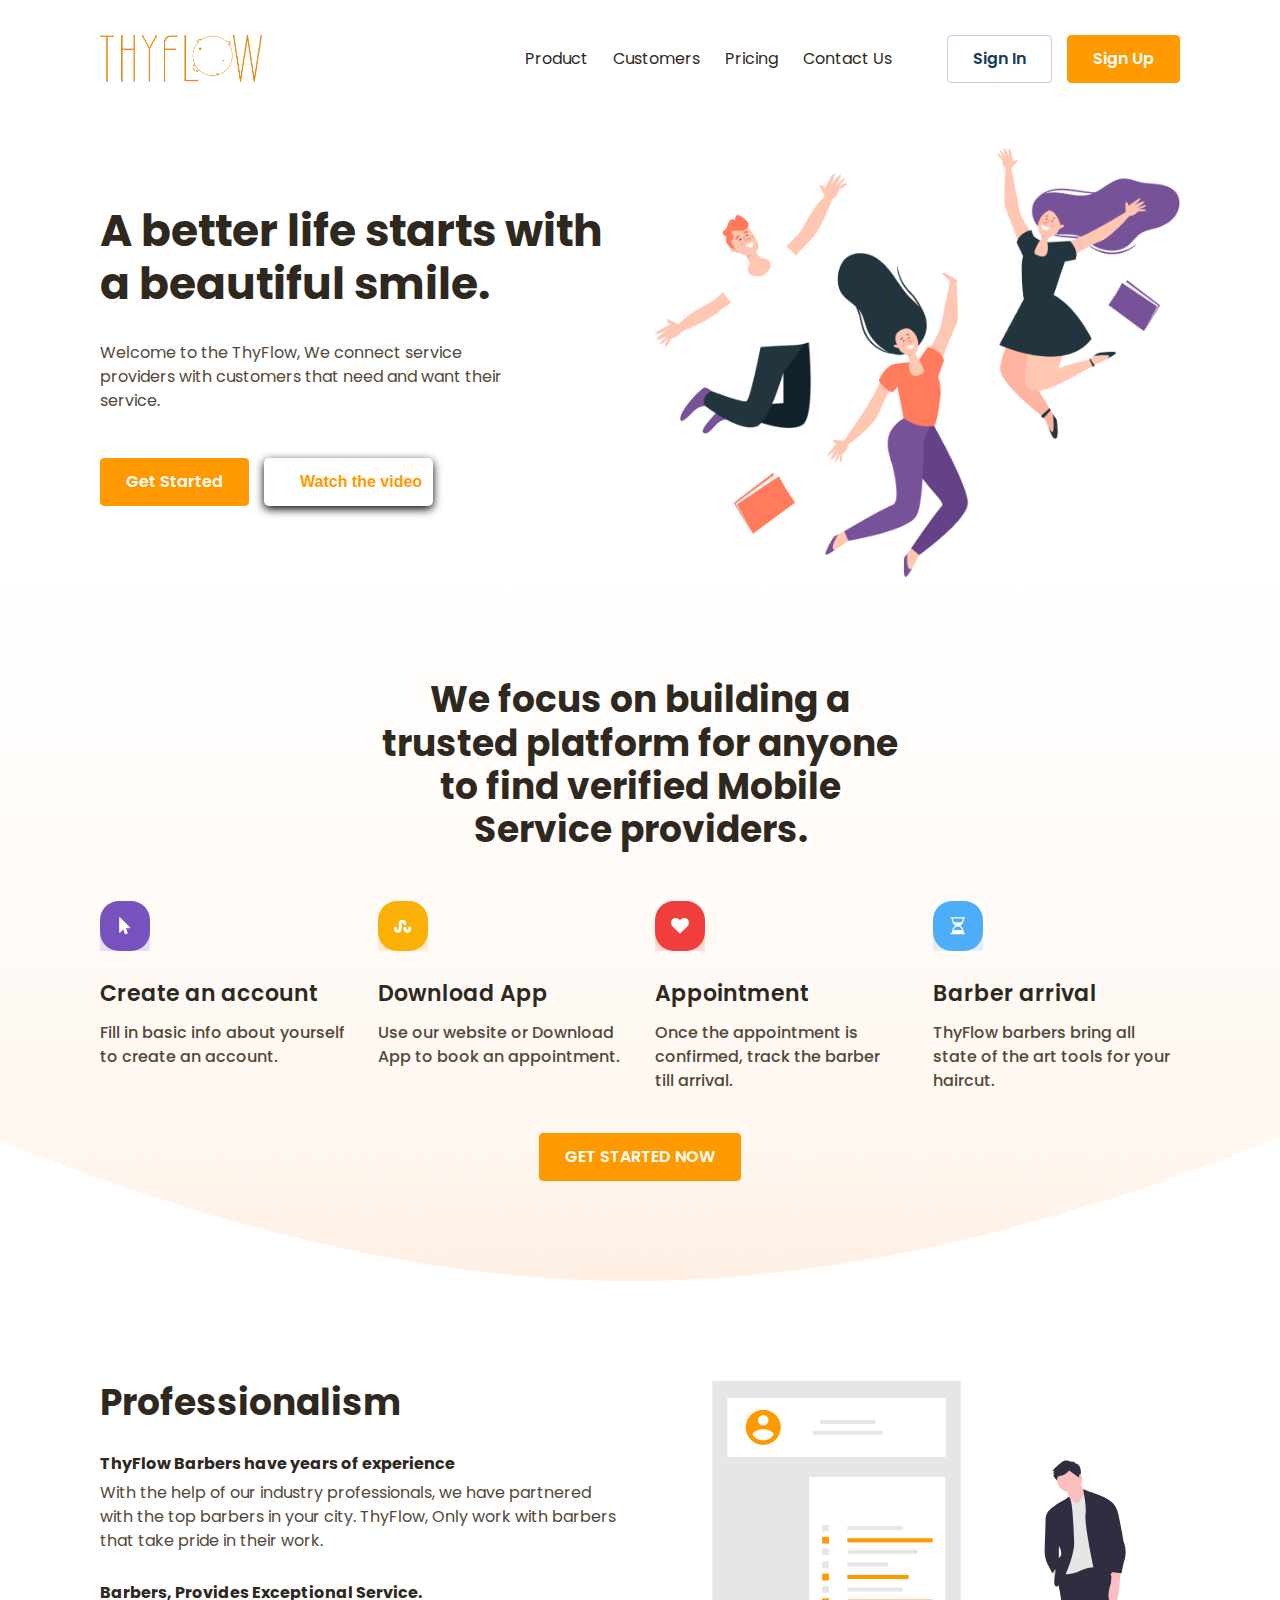
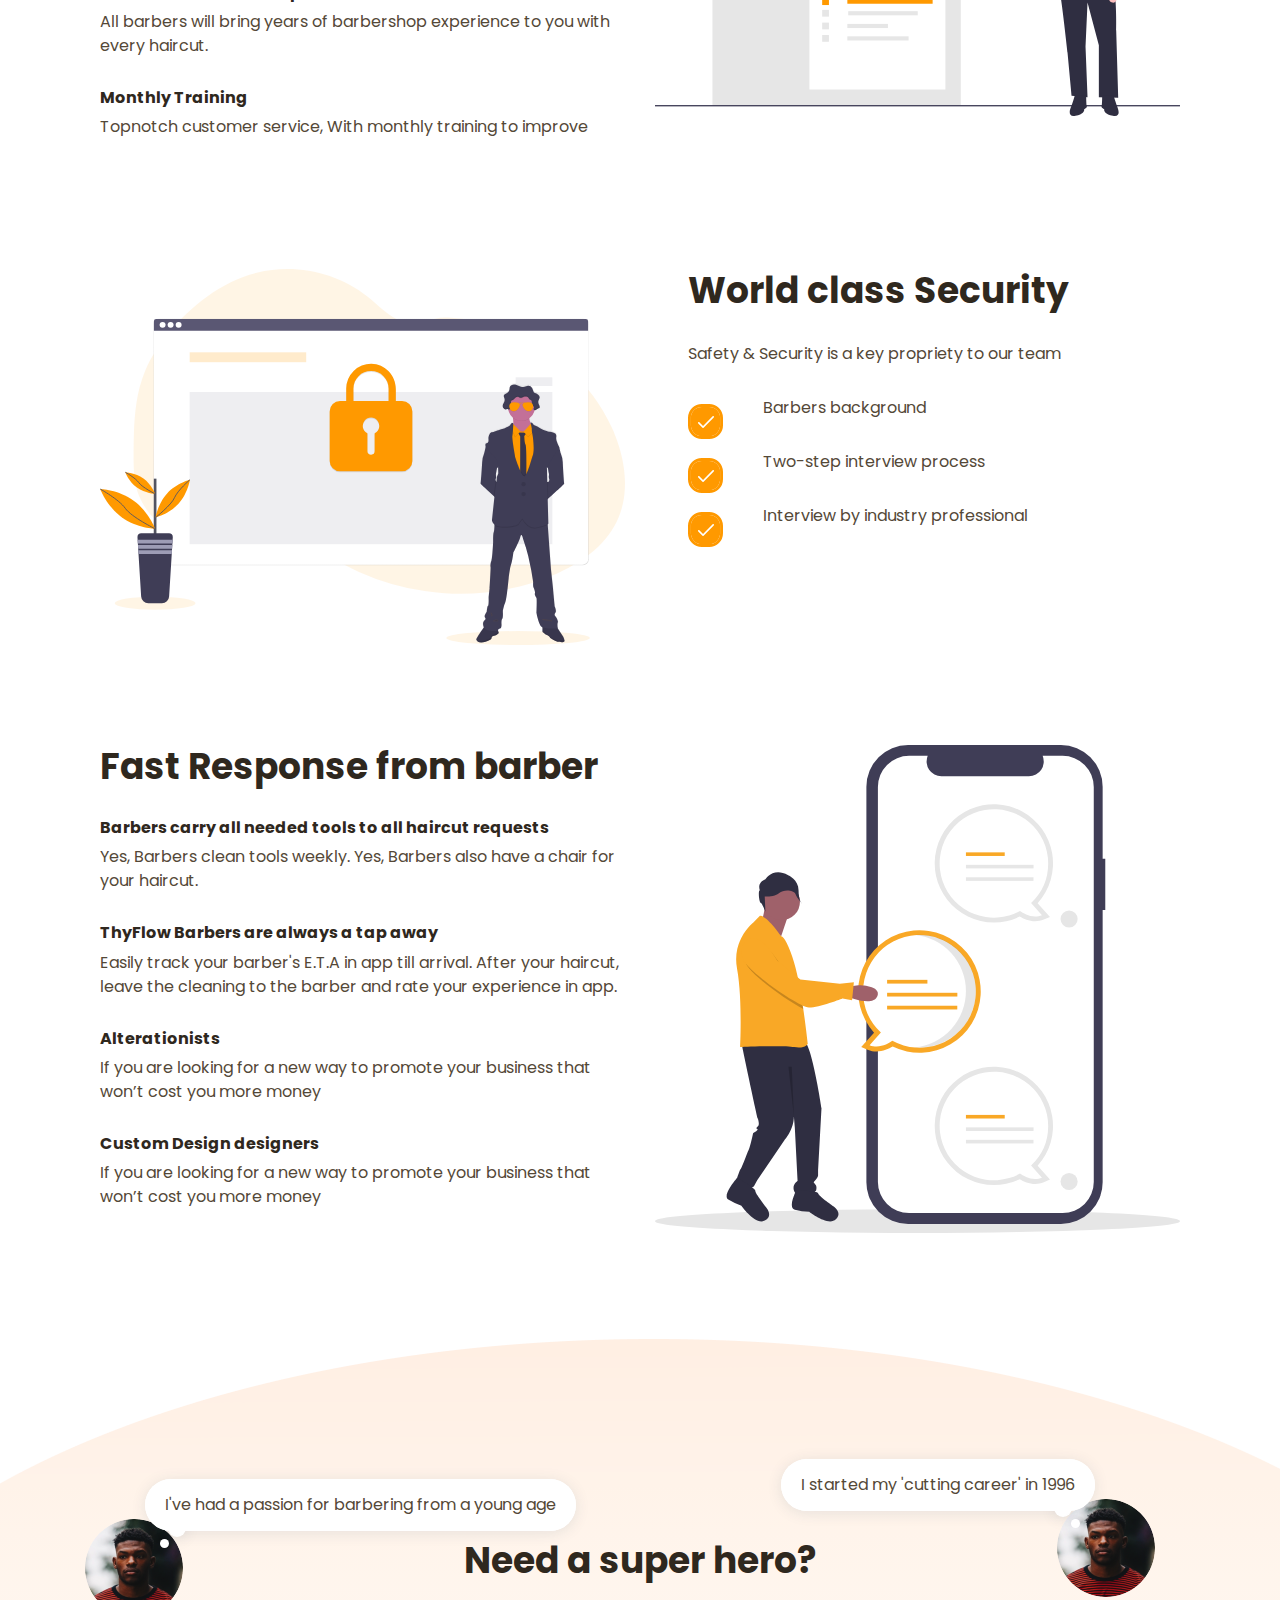
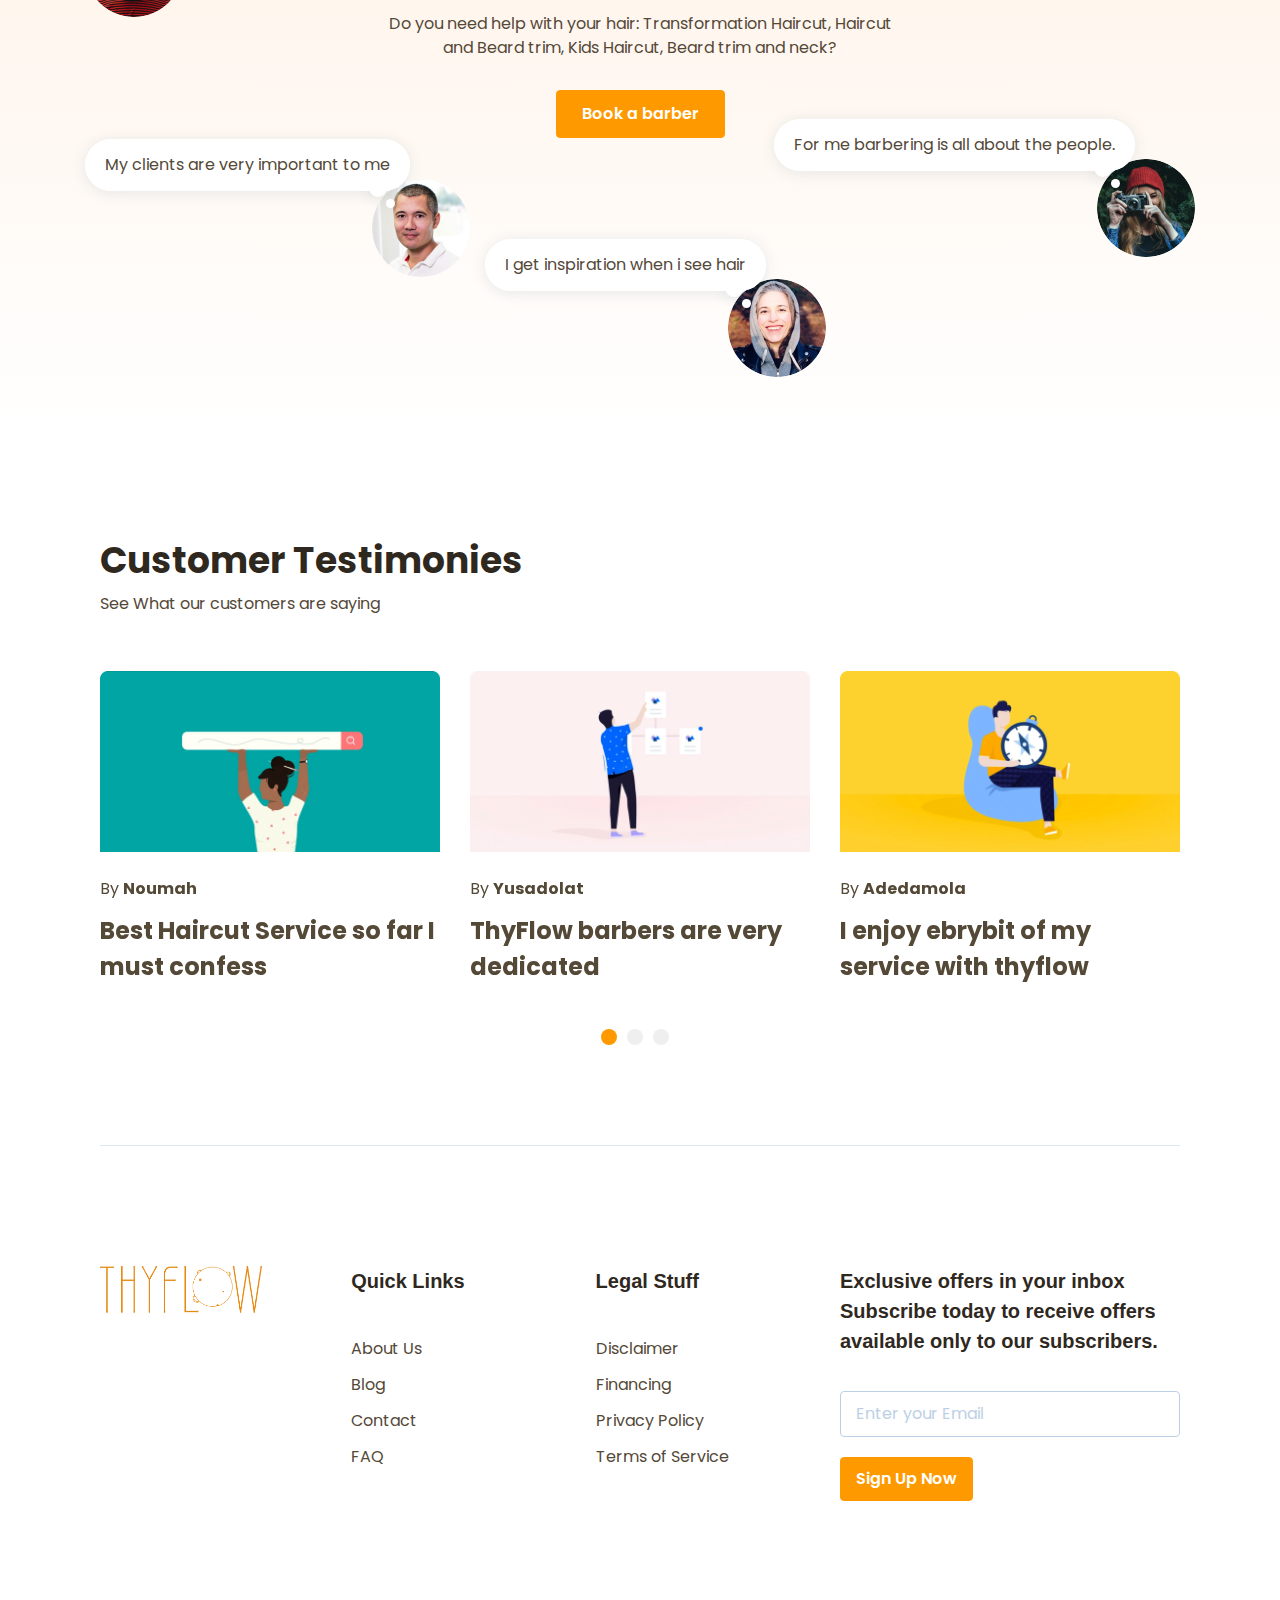
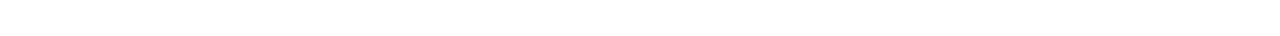
==== commit 7f80042b: "🚀 Added Contact Form :tada:" ====
--- a/index.html
+++ b/index.html
@@ -128,8 +128,8 @@
               <a class="b-header__menu-link" href="#">Pricing</a>
             </li>
             <li class="b-header__menu-item">
-              <a class="b-header__menu-link" href="#">
-                Resources
+              <a class="b-header__menu-link" href="/contact.html">
+                Contact Us
               </a>
             </li>
           </ul>
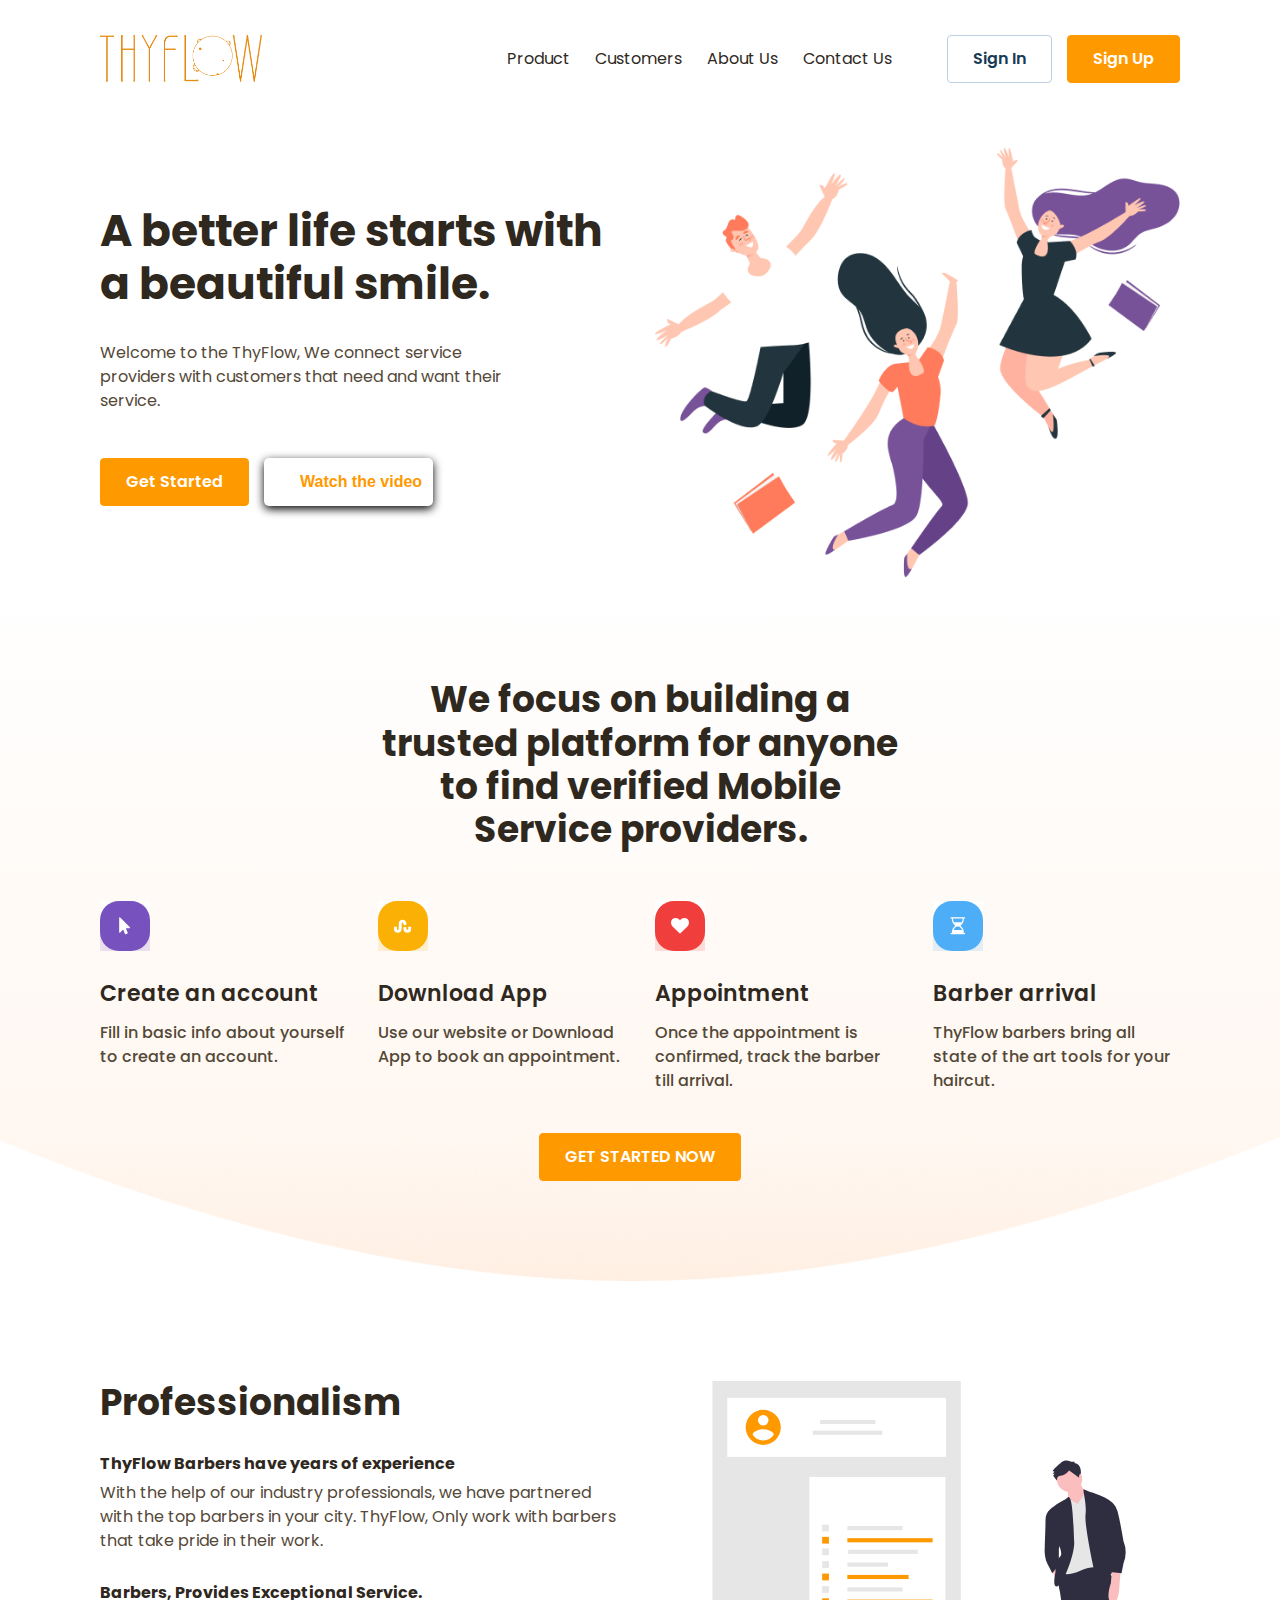
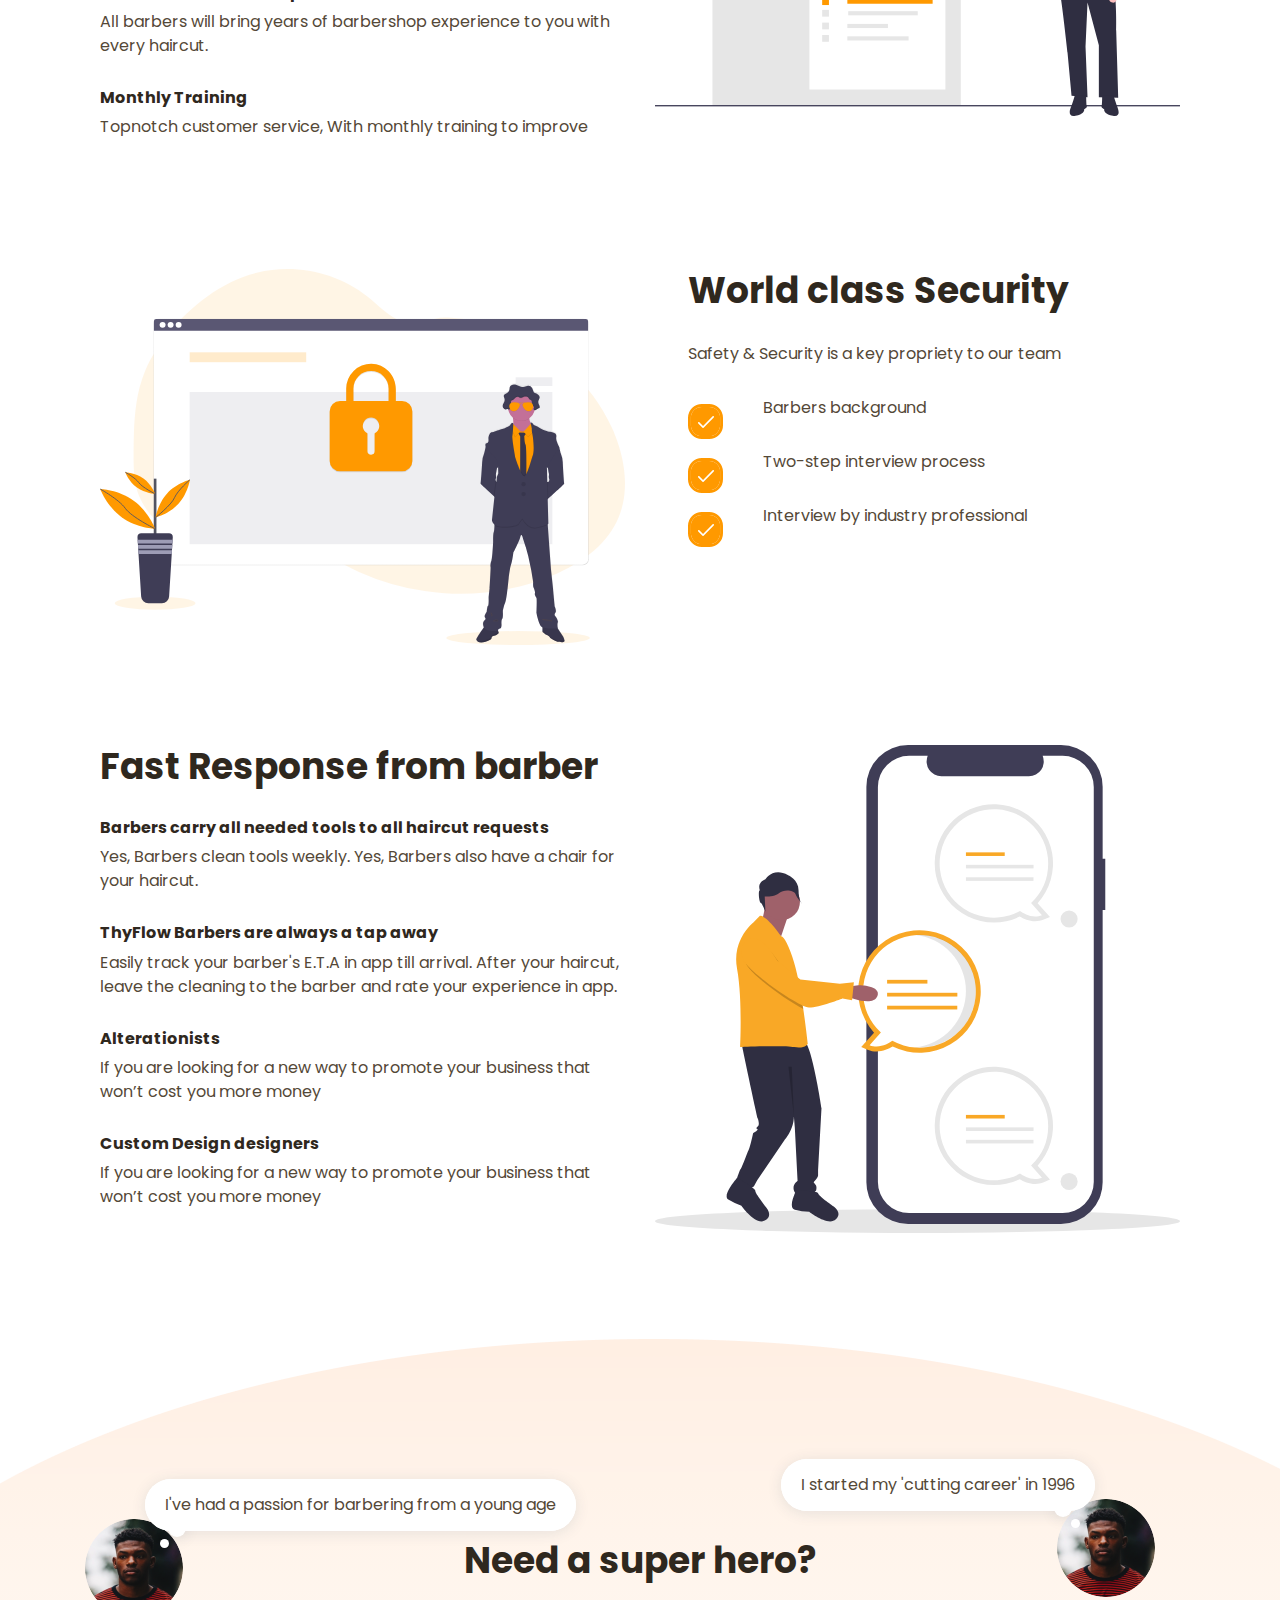
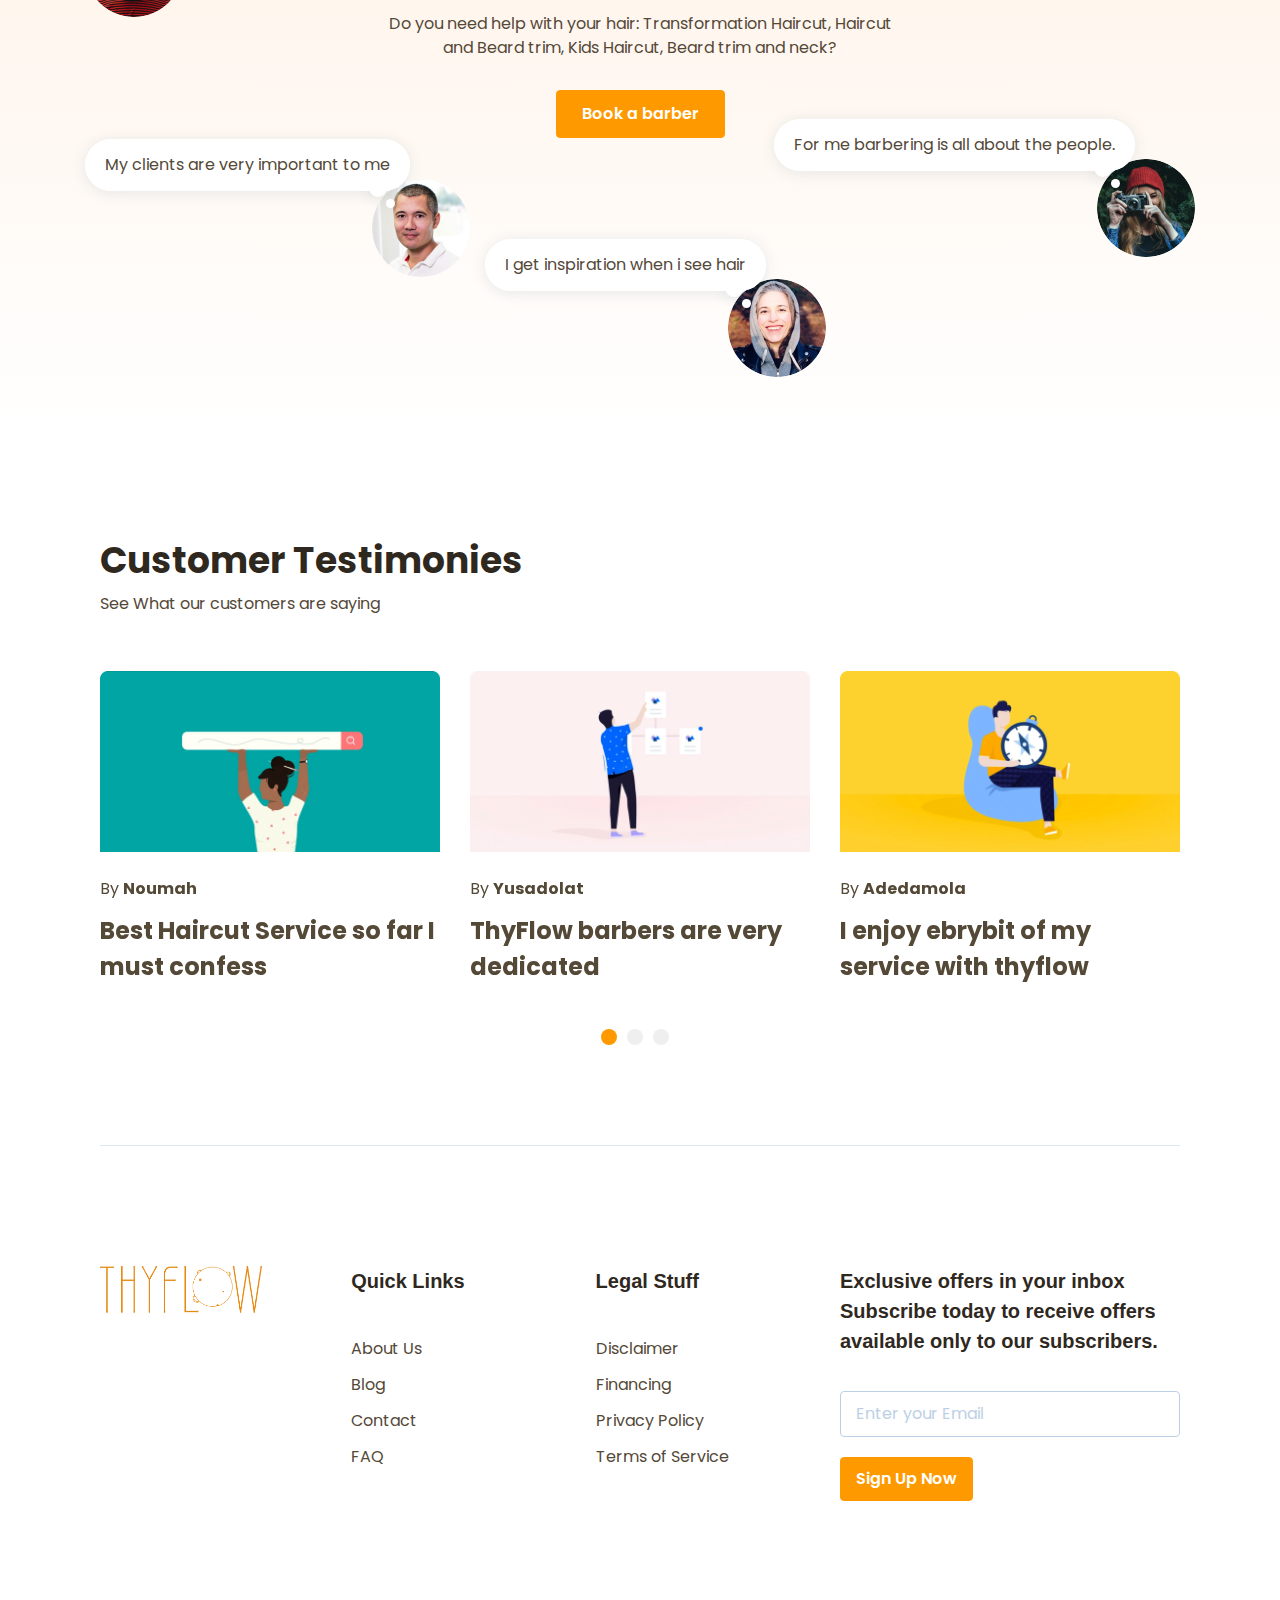
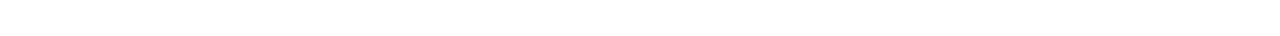
==== commit 7cdcfd5b: "📄 Added About us page :zap:" ====
--- a/index.html
+++ b/index.html
@@ -16,6 +16,7 @@
       href="https://fonts.googleapis.com/css?family=Poppins:400,400i,500,600,700&amp;display=swap"
     />
     <link rel="stylesheet" href="css/style.css" />
+    <link rel="stylesheet" href="css/mediabox.min.css" />
     <link rel="stylesheet" href="css/animation.css" />
     <link rel="stylesheet" href="css/youtube.css" />
   </head>
@@ -125,7 +126,7 @@
               <a class="b-header__menu-link" href="#">Customers</a>
             </li>
             <li class="b-header__menu-item">
-              <a class="b-header__menu-link" href="#">Pricing</a>
+              <a class="b-header__menu-link" href="/about.html">About Us</a>
             </li>
             <li class="b-header__menu-item">
               <a class="b-header__menu-link" href="/contact.html">
@@ -156,38 +157,13 @@
                 <a class="btn btn--primary d-block d-md-inline-block" href="#"
                   >Get Started</a
                 ><a
-                  class="button btn btn--link btn--has-icon d-block d-md-inline-block"
-                  href="#"
+                  class="mediabox button btn btn--link btn--has-icon d-block d-md-inline-block"
+                  href="https://youtu.be/HRpI1cH5bbI"
                 >
                   <svg width="20" height="17">
-                    <use xlink:href="#popup__toggle"></use></svg
+                    <use xlink:href="#"></use></svg
                   >Watch the video</a
                 >
-              </div>
-
-              <div class="video-wrapper">
-                <div class="video">
-                  <iframe
-                    id="player"
-                    width="100%"
-                    height="100%"
-                    src="https://www.youtube.com/embed/HRpI1cH5bbI"
-                    frameborder="0"
-                    allowfullscreen
-                  ></iframe>
-                </div>
-              </div>
-              <div class="video-wrapper">
-                <div class="video">
-                  <iframe
-                    id="player"
-                    width="100%"
-                    height="100%"
-                    src="https://www.youtube.com/embed/HRpI1cH5bbI"
-                    frameborder="0"
-                    allowfullscreen
-                  ></iframe>
-                </div>
               </div>
             </div>
             <img class="b-hero__image col-md-6" src="images/hero.png" />
@@ -586,7 +562,12 @@
     </div>
     <script src="https://ajax.googleapis.com/ajax/libs/jquery/3.2.1/jquery.min.js"></script>
     <script src="js/app.js"></script>
+    <script src="assets/mediabox.min.js"></script>
     <script src="js/script.js"></script>
-    <script src="js/calculator.js"></script>
+    <!---<script src="js/calculator.js"></script>-->
+    <script>
+      MediaBox(".mediabox");
+      MediaBox(".mediabox", { rel: "0" }); // Additional options
+    </script>
   </body>
 </html>
--- a/css/mediabox.min.css
+++ b/css/mediabox.min.css
@@ -0,0 +1 @@
+/*! mediabox v1.1.3 | (c) 2018 Pedro Rogerio | https://github.com/pinceladasdaweb/mediabox */.stop-scroll{height:100%;overflow:hidden}.mediabox-wrap{position:fixed;width:100%;height:100%;background-color:rgba(0,0,0,.8);top:0;left:0;opacity:0;z-index:999;-webkit-animation-duration:.5s;animation-duration:.5s;-webkit-animation-fill-mode:both;animation-fill-mode:both;-webkit-animation-name:mediabox;animation-name:mediabox}@-webkit-keyframes mediabox{0%{opacity:0}100%{opacity:1}}@keyframes mediabox{0%{opacity:0}100%{opacity:1}}.mediabox-content{max-width:853px;display:block;margin:0 auto;height:100%;position:relative}.mediabox-content iframe{max-width:100%!important;width:100%!important;display:block!important;height:480px!important;border:none!important;position:absolute;top:0;bottom:0;margin:auto 0}.mediabox-hide{-webkit-animation-duration:.5s;animation-duration:.5s;-webkit-animation-fill-mode:both;animation-fill-mode:both;-webkit-animation-name:mediaboxhide;animation-name:mediaboxhide}@-webkit-keyframes mediaboxhide{0%{opacity:1}100%{opacity:0}}@keyframes mediaboxhide{0%{opacity:1}100%{opacity:0}}.mediabox-close{position:absolute;top:0;cursor:pointer;bottom:528px;right:0;margin:auto 0;width:24px;height:24px;background:url([data-uri]) no-repeat;background-size:24px 24px}.mediabox-close:hover{opacity:.5}@media all and (max-width:768px){.mediabox-content{max-width:90%}}@media all and (max-width:600px){.mediabox-content iframe{height:320px!important}.mediabox-close{bottom:362px}}@media all and (max-width:480px){.mediabox-content iframe{height:220px!important}.mediabox-close{bottom:262px}}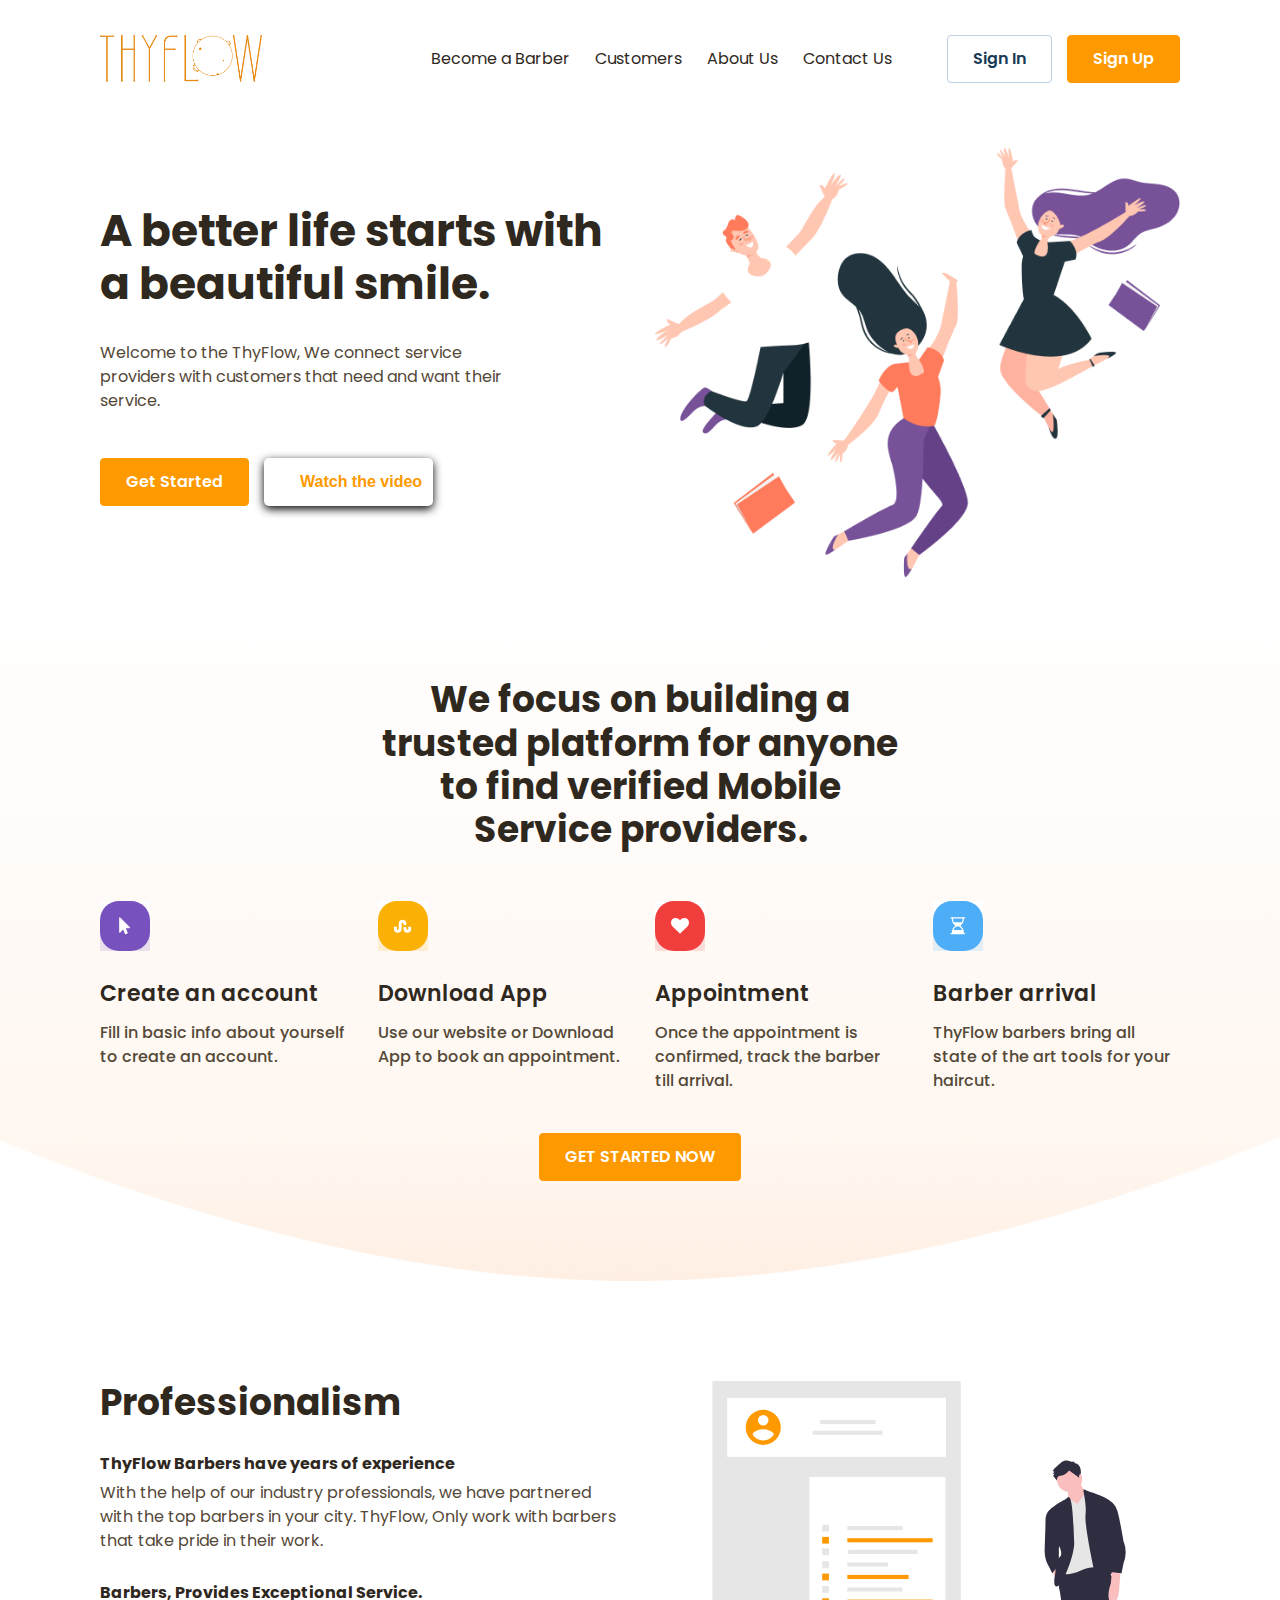
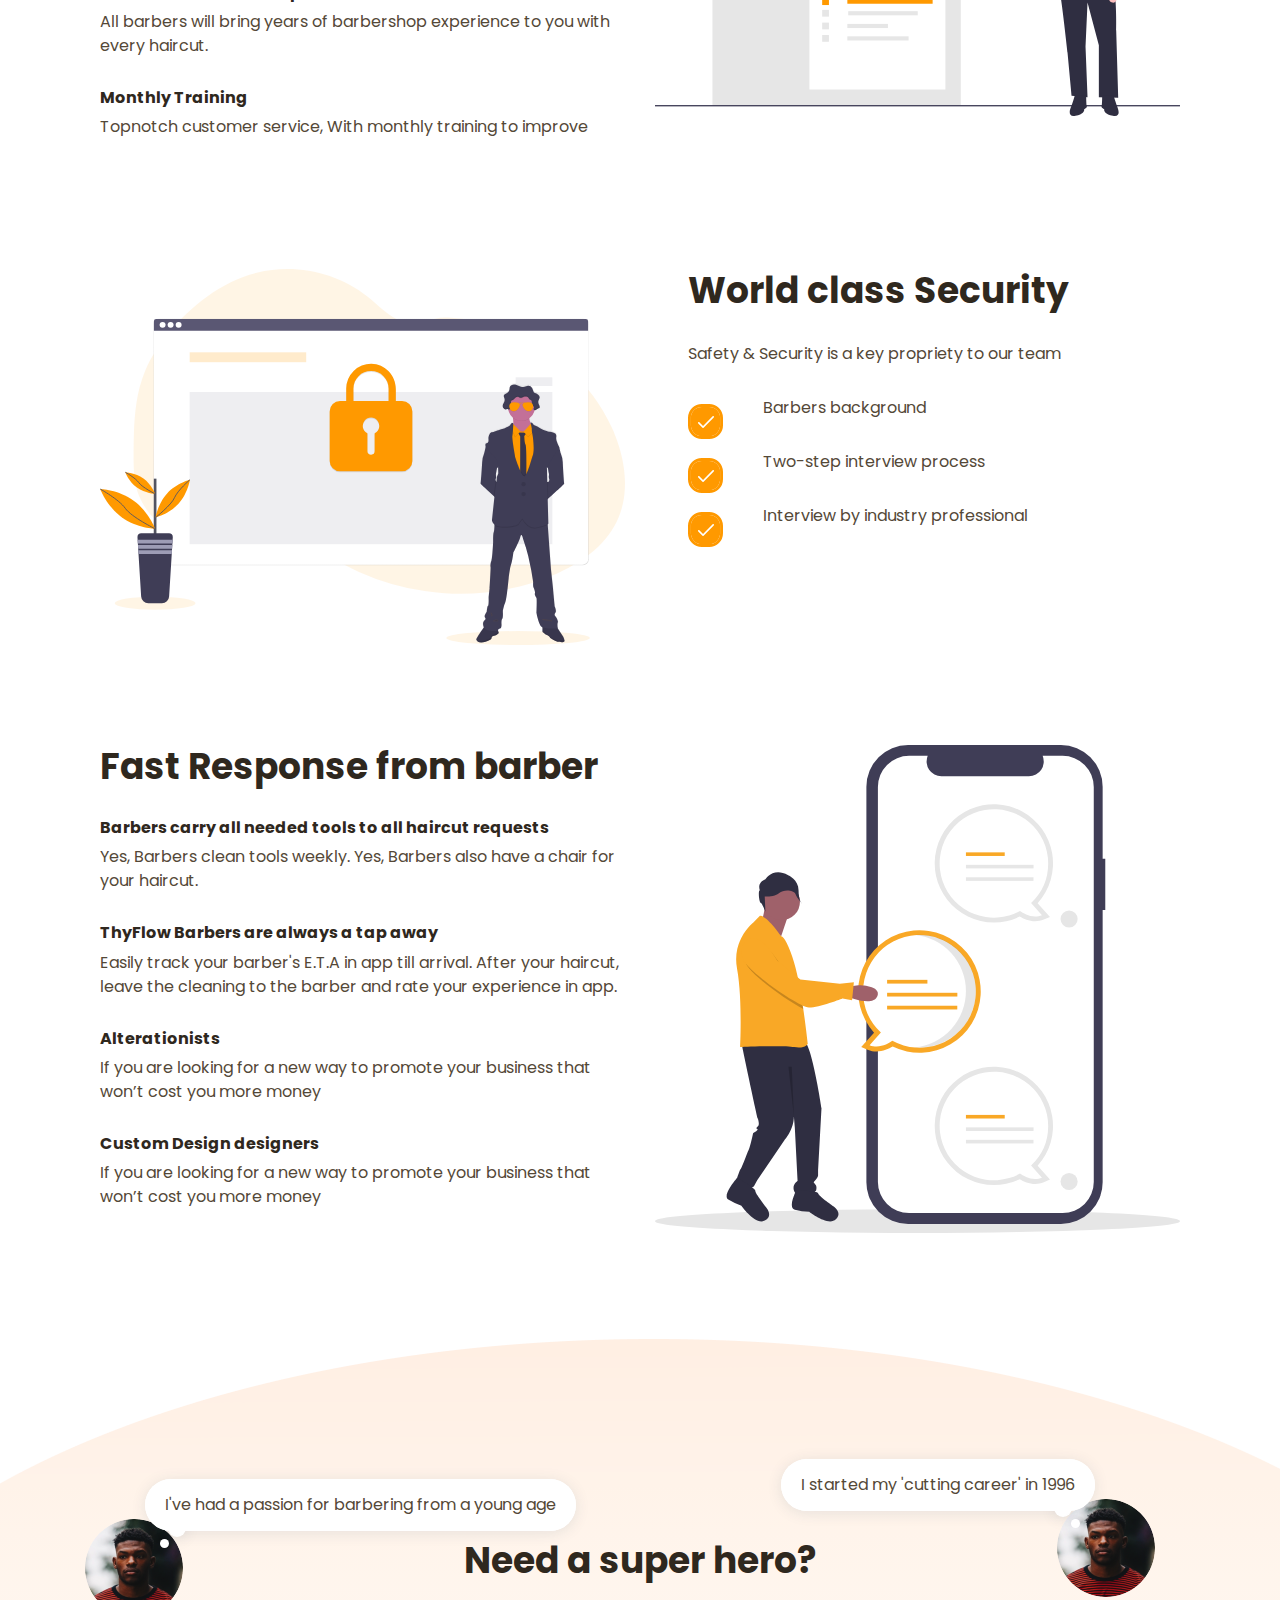
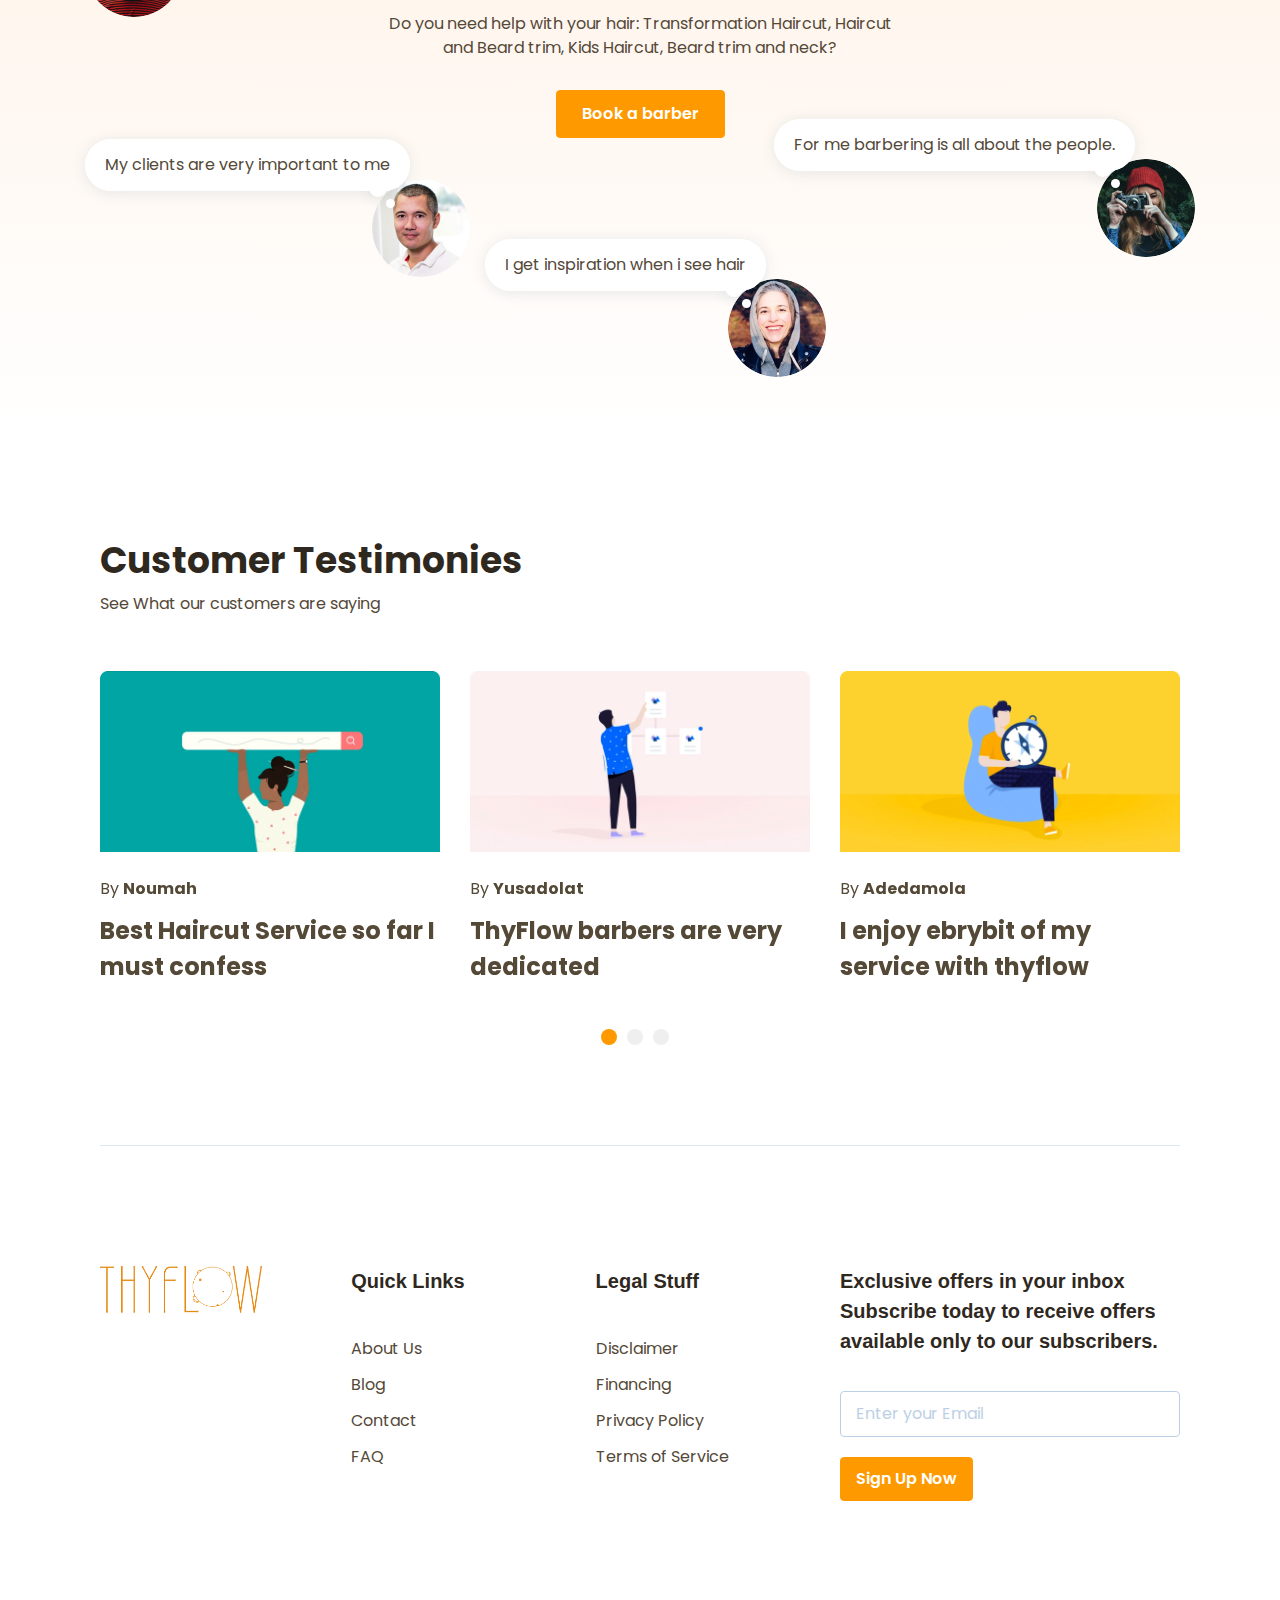
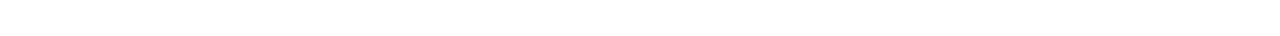
==== commit 6f9db921: "Added Sales Dept to Contact :zap:" ====
--- a/index.html
+++ b/index.html
@@ -18,7 +18,6 @@
     <link rel="stylesheet" href="css/style.css" />
     <link rel="stylesheet" href="css/mediabox.min.css" />
     <link rel="stylesheet" href="css/animation.css" />
-    <link rel="stylesheet" href="css/youtube.css" />
   </head>
   <body>
     <?xml version="1.0" encoding="utf-8"?><svg
@@ -120,7 +119,7 @@
         <div class="b-header__inner">
           <ul class="b-header__menu">
             <li class="b-header__menu-item">
-              <a class="b-header__menu-link" href="#">Product</a>
+              <a class="b-header__menu-link" href="/become-a-barber.html">Become a Barber</a>
             </li>
             <li class="b-header__menu-item">
               <a class="b-header__menu-link" href="#">Customers</a>
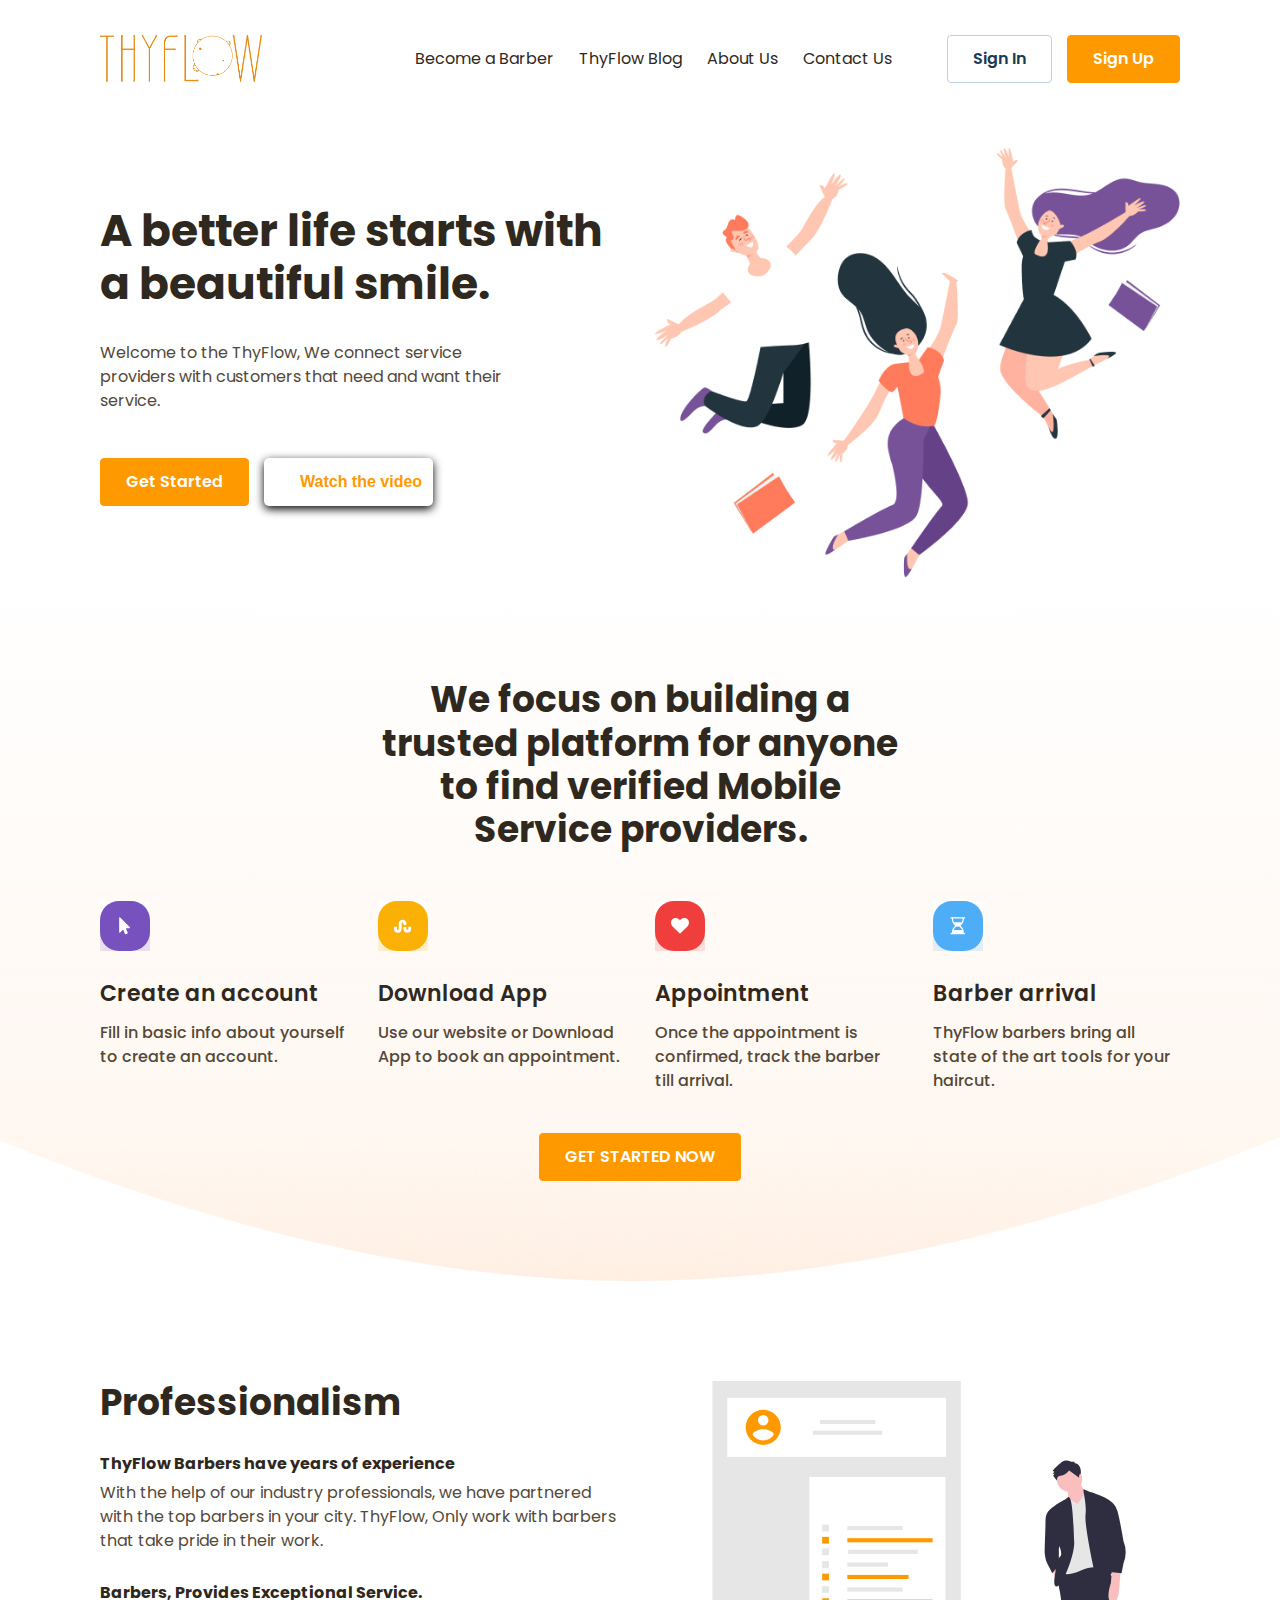
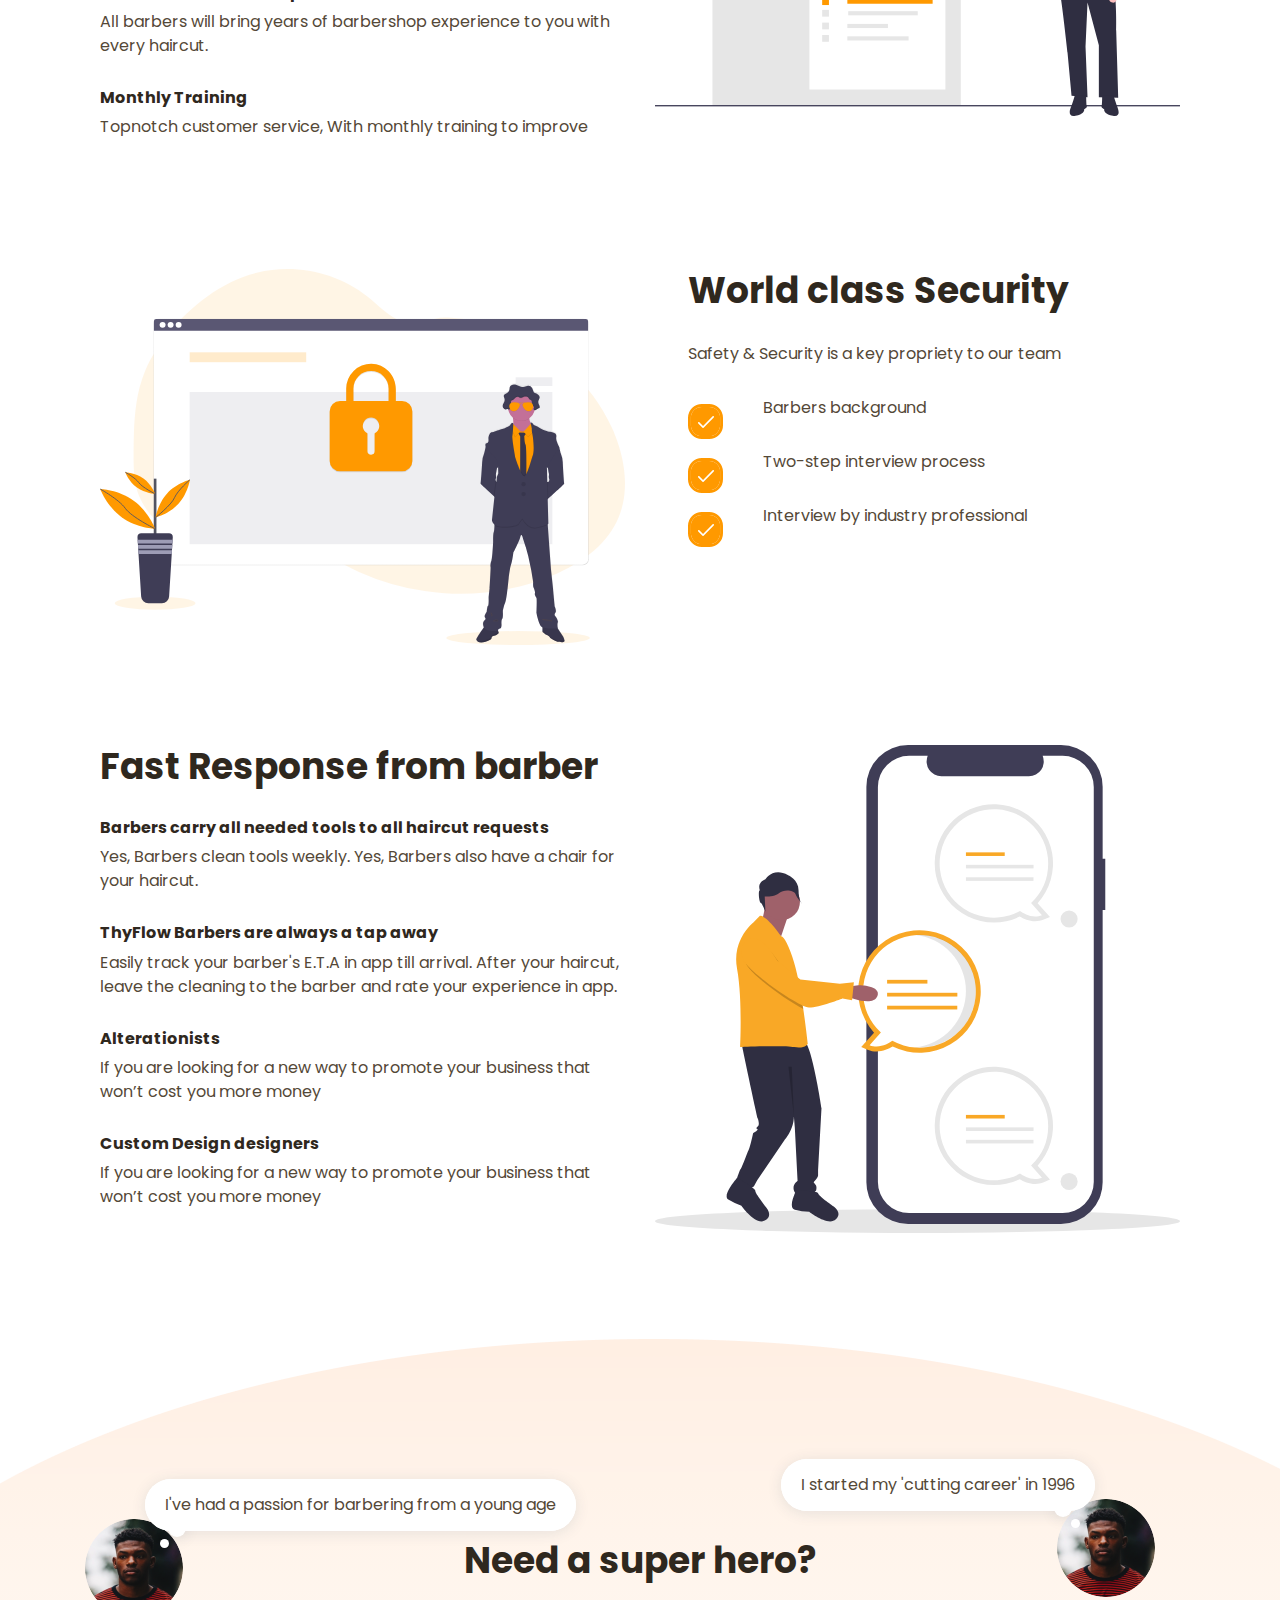
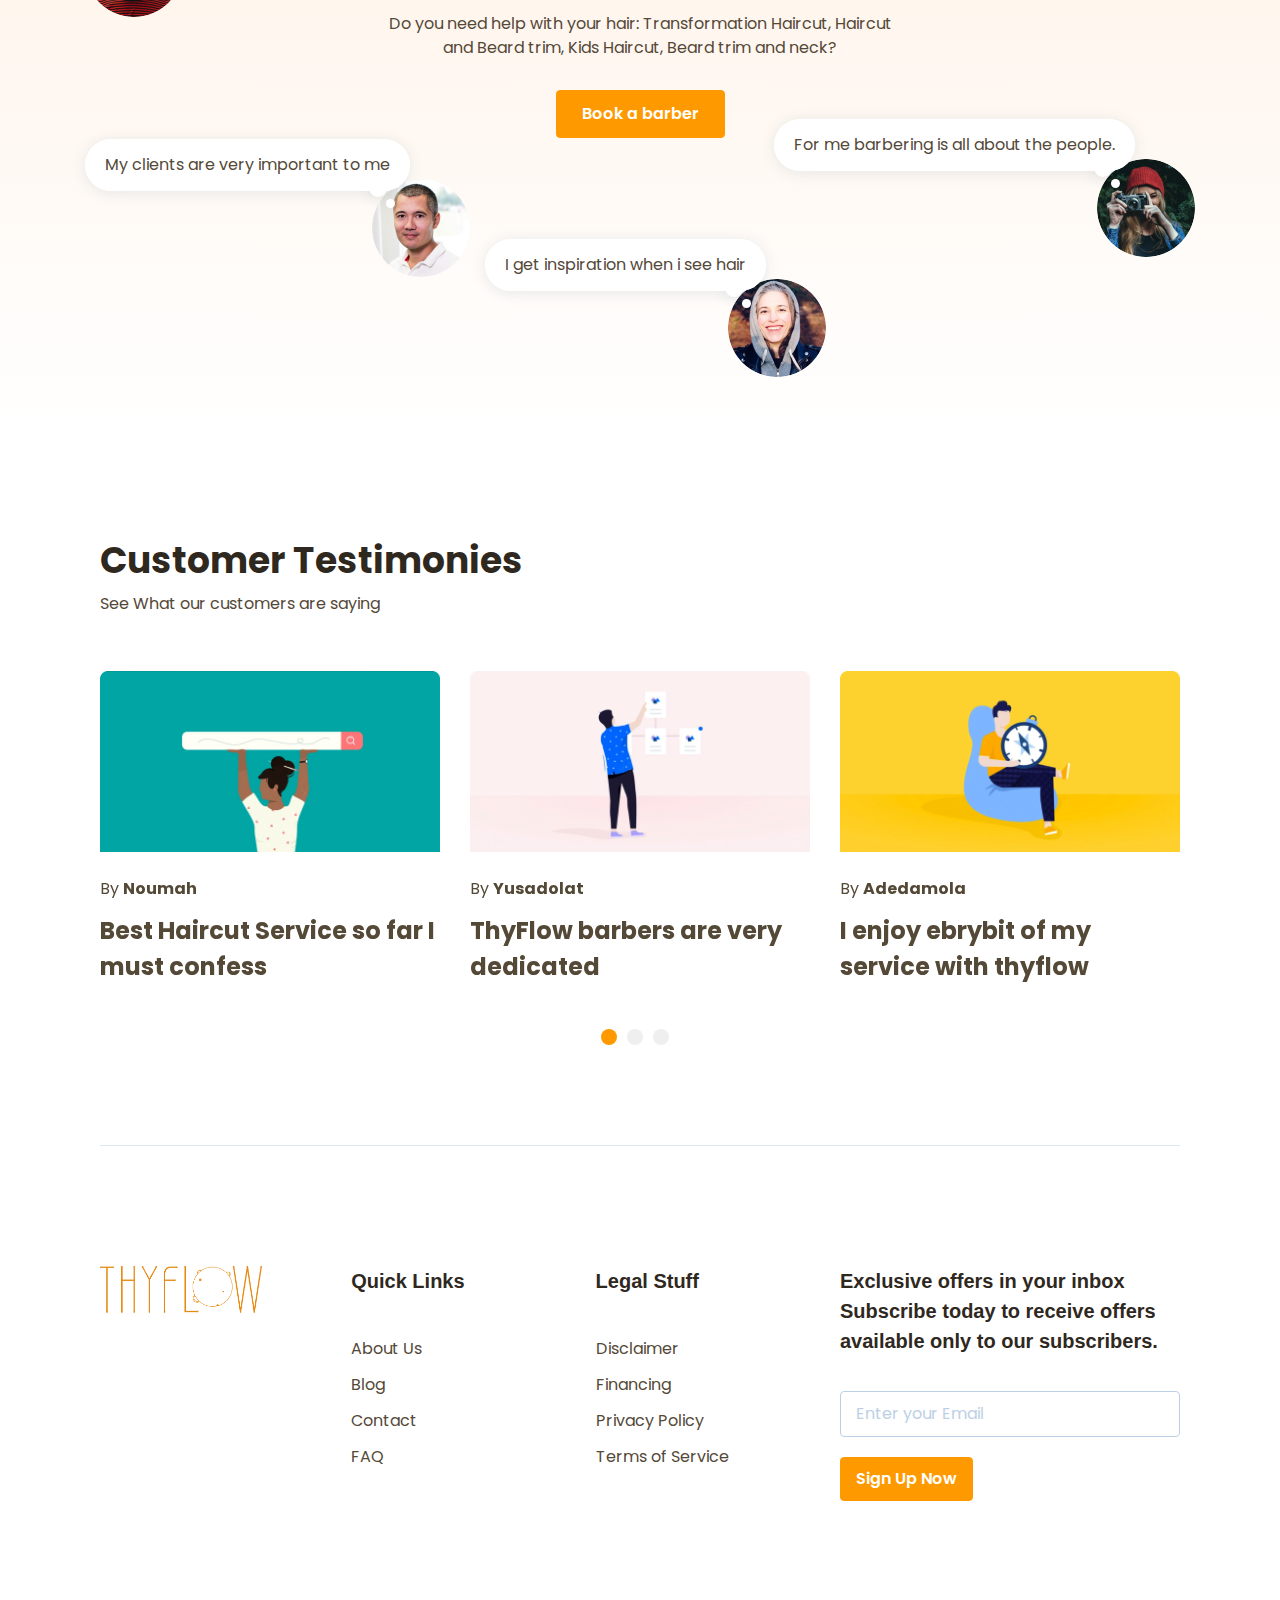
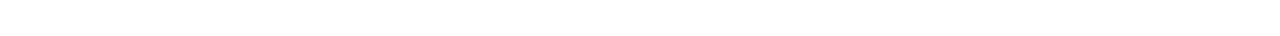
==== commit debfe13b: "Added Blog to Navbar :zap:" ====
--- a/index.html
+++ b/index.html
@@ -122,7 +122,7 @@
               <a class="b-header__menu-link" href="/become-a-barber.html">Become a Barber</a>
             </li>
             <li class="b-header__menu-item">
-              <a class="b-header__menu-link" href="#">Customers</a>
+              <a class="b-header__menu-link" href="https://blog.thyflow.com">ThyFlow Blog</a>
             </li>
             <li class="b-header__menu-item">
               <a class="b-header__menu-link" href="/about.html">About Us</a>
